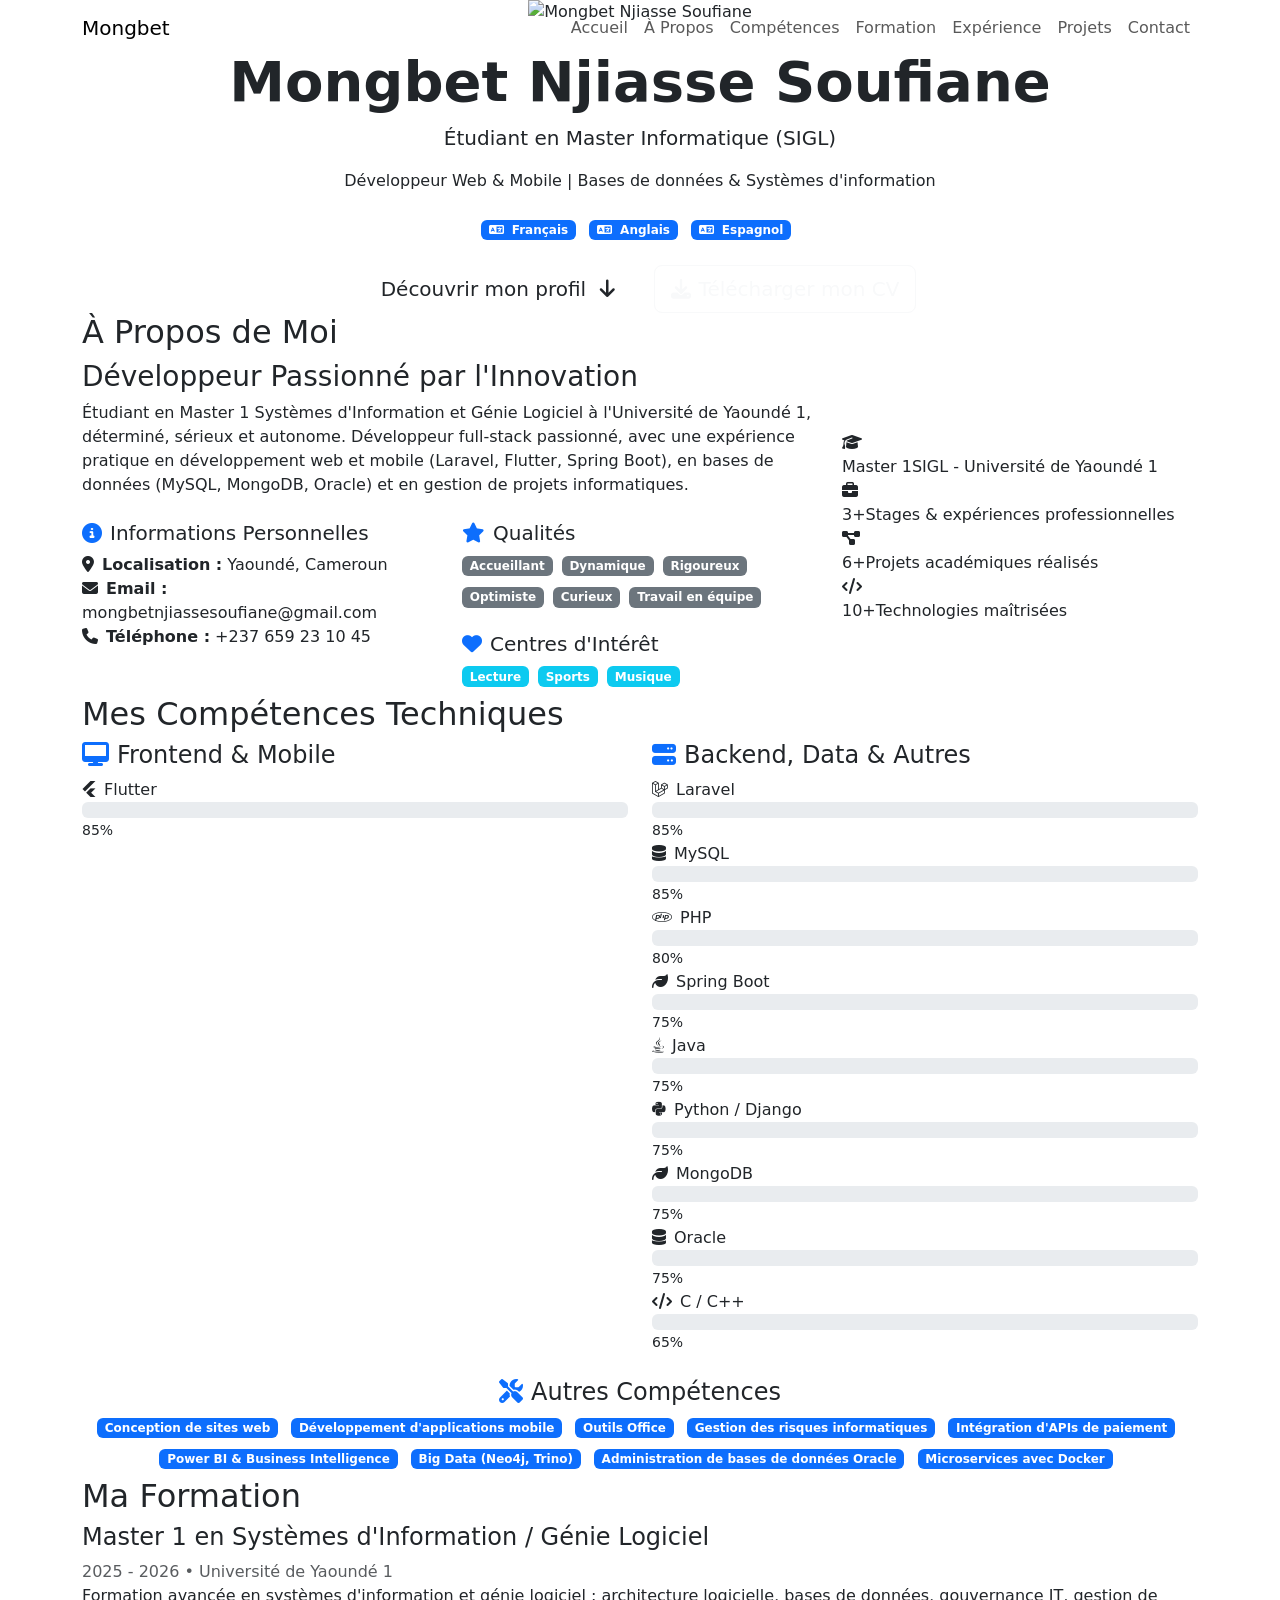
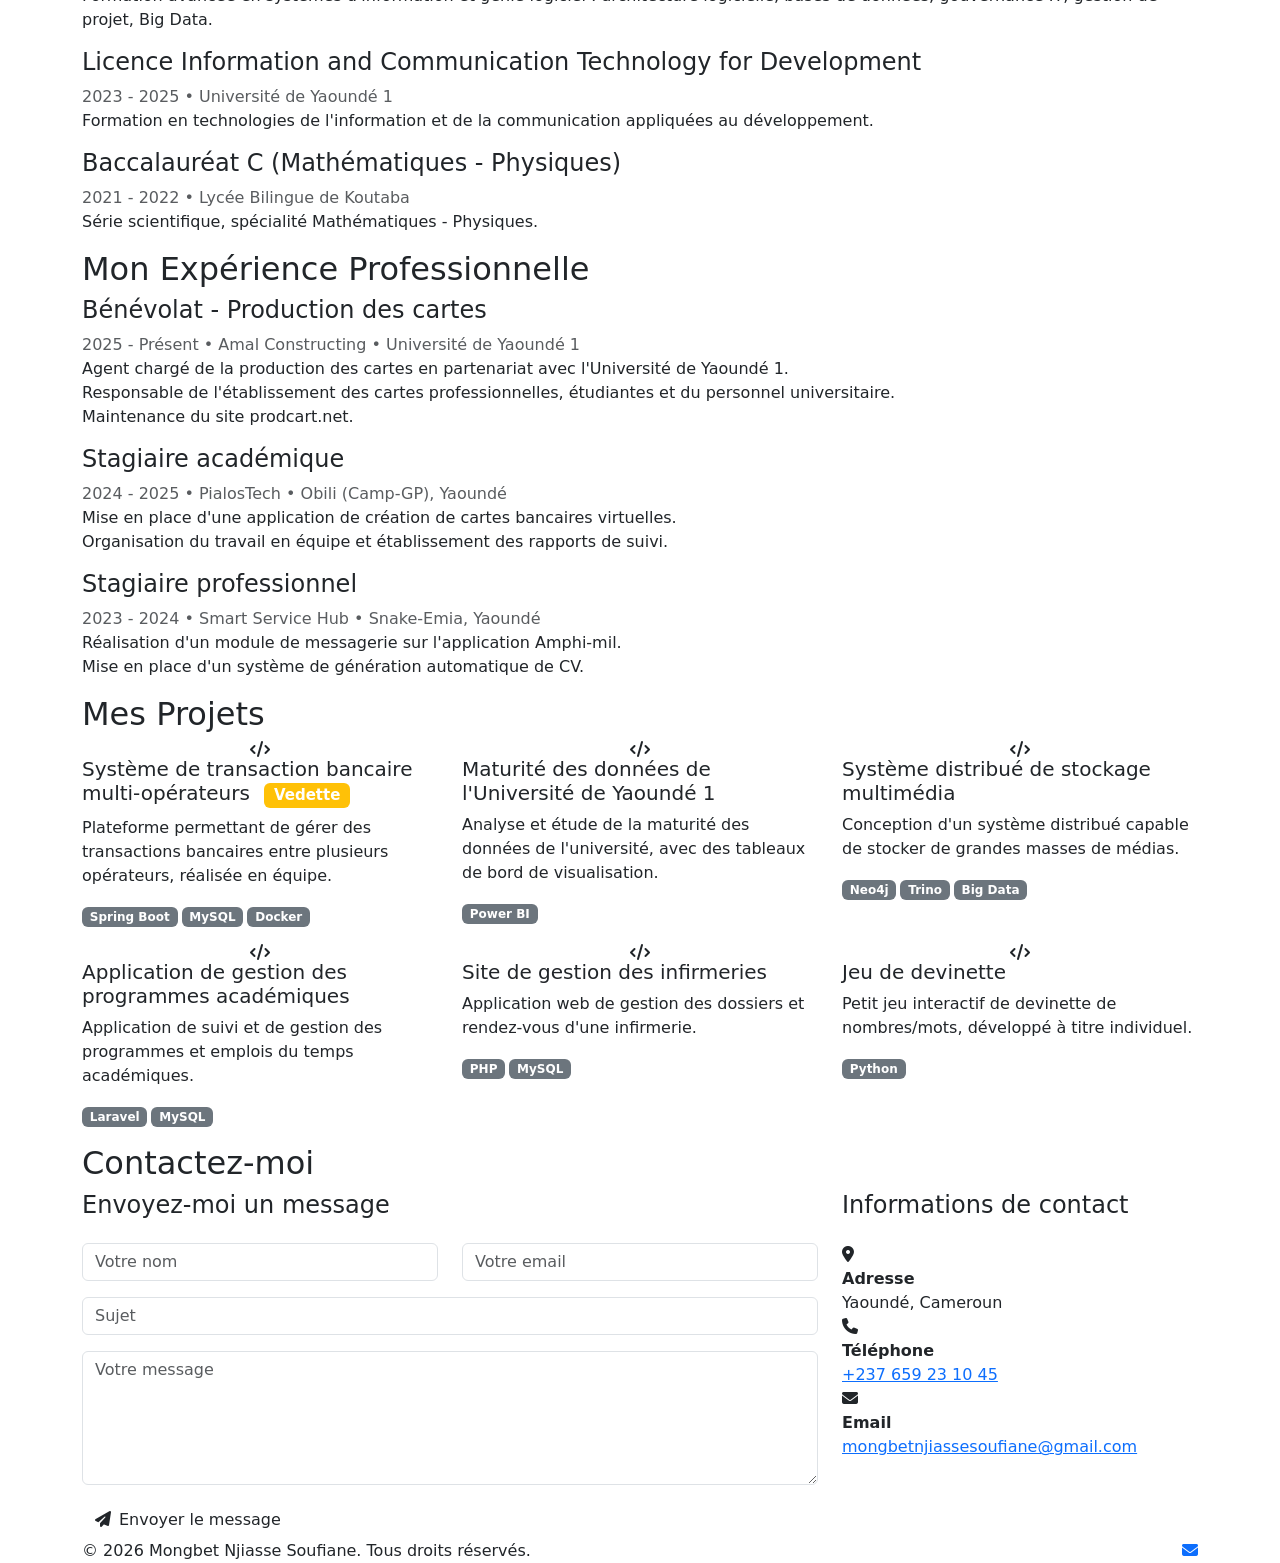
==== index.html @ 2cacde90 "Add files via upload" ====
<!DOCTYPE html>
<html lang="fr">
<head>
    <meta charset="UTF-8">
    <meta name="viewport" content="width=device-width, initial-scale=1.0">
    <title>Mongbet Njiasse Soufiane - Portfolio</title>
    <meta name="description" content="Portfolio de Mongbet Njiasse Soufiane, étudiant en Master Systèmes d'Information et Génie Logiciel, développeur web et mobile (Flutter, Laravel, Spring Boot) et bases de données.">
    <meta property="og:title" content="Mongbet Njiasse Soufiane - Portfolio">
    <meta property="og:description" content="Étudiant en Master Systèmes d'Information et Génie Logiciel. Développement web et mobile, bases de données, Power BI et Big Data.">
    <meta property="og:type" content="website">
    <link href="https://cdnjs.cloudflare.com/ajax/libs/bootstrap/5.3.0/css/bootstrap.min.css" rel="stylesheet">
    <link href="https://cdnjs.cloudflare.com/ajax/libs/font-awesome/6.4.0/css/all.min.css" rel="stylesheet">
    <link href="assets/css/style.css" rel="stylesheet">
</head>
<body>
    <div id="formAlert" class="alert alert-success alert-floating alert-dismissible fade show" role="alert" style="display:none">
        <i class="fas fa-check-circle me-2"></i><span id="formAlertText"></span>
        <button type="button" class="btn-close" data-bs-dismiss="alert"></button>
    </div>

    <nav class="navbar navbar-expand-lg fixed-top">
        <div class="container">
            <a class="navbar-brand" href="#home">Mongbet</a>
            <button class="navbar-toggler" type="button" data-bs-toggle="collapse" data-bs-target="#navbarNav">
                <span class="navbar-toggler-icon"></span>
            </button>
            <div class="collapse navbar-collapse" id="navbarNav">
                <ul class="navbar-nav ms-auto">
                    <li class="nav-item"><a class="nav-link" href="#home">Accueil</a></li>
                    <li class="nav-item"><a class="nav-link" href="#about">À Propos</a></li>
                    <li class="nav-item"><a class="nav-link" href="#skills">Compétences</a></li>
                    <li class="nav-item"><a class="nav-link" href="#education">Formation</a></li>
                    <li class="nav-item"><a class="nav-link" href="#experience">Expérience</a></li>
                    <li class="nav-item"><a class="nav-link" href="#projects">Projets</a></li>
                    <li class="nav-item"><a class="nav-link" href="#contact">Contact</a></li>
                </ul>
            </div>
        </div>
    </nav>

    <section id="home" class="hero">
        <div class="container">
            <div class="hero-content text-center">
                <img src="assets/images/profile.jpg" alt="Mongbet Njiasse Soufiane" class="profile-img mb-4">
                <h1 class="display-4 fw-bold">Mongbet Njiasse Soufiane</h1>
                <p class="lead">Étudiant en Master Informatique (SIGL)</p>
                <p class="mb-4">Développeur Web &amp; Mobile | Bases de données &amp; Systèmes d'information</p>
                <div class="languages mb-4">
                    <span class="badge bg-primary me-2"><i class="fas fa-language me-1"></i> Français</span>
                    <span class="badge bg-primary me-2"><i class="fas fa-language me-1"></i> Anglais</span>
                    <span class="badge bg-primary me-2"><i class="fas fa-language me-1"></i> Espagnol</span>
                </div>
                <div class="hero-buttons">
                    <button class="btn btn-custom btn-lg me-3" onclick="scrollToSection('about')">
                        Découvrir mon profil <i class="fas fa-arrow-down ms-2"></i>
                    </button>
                    <a href="assets/docs/CV_Mongbet_Njiasse_Soufiane.pdf" download class="btn btn-outline-light btn-lg">
                        <i class="fas fa-download me-2"></i>Télécharger mon CV
                    </a>
                </div>
            </div>
        </div>
    </section>

    <section id="about" class="section about">
        <div class="container">
            <h2 class="section-title fade-in">À Propos de Moi</h2>
            <div class="row align-items-center fade-in">
                <div class="col-lg-8">
                    <div class="about-text">
                        <h3>Développeur Passionné par l'Innovation</h3>
                        <p>Étudiant en Master 1 Systèmes d&#x27;Information et Génie Logiciel à l&#x27;Université de Yaoundé 1, déterminé, sérieux et autonome. Développeur full-stack passionné, avec une expérience pratique en développement web et mobile (Laravel, Flutter, Spring Boot), en bases de données (MySQL, MongoDB, Oracle) et en gestion de projets informatiques.</p>
                        <div class="row mt-4">
                            <div class="col-md-6">
                                <h5><i class="fas fa-info-circle text-primary me-2"></i>Informations Personnelles</h5>
                                <ul class="list-unstyled">
                                    <li><i class="fas fa-map-marker-alt me-2"></i><strong>Localisation :</strong> Yaoundé, Cameroun</li>
                                    <li><i class="fas fa-envelope me-2"></i><strong>Email :</strong> mongbetnjiassesoufiane@gmail.com</li>
                                    <li><i class="fas fa-phone me-2"></i><strong>Téléphone :</strong> +237 659 23 10 45</li>
                                </ul>
                            </div>
                            <div class="col-md-6">
                                <h5><i class="fas fa-star text-primary me-2"></i>Qualités</h5>
                                <div class="qualities">
                                    <span class="badge bg-secondary me-1 mb-2">Accueillant</span>
                                    <span class="badge bg-secondary me-1 mb-2">Dynamique</span>
                                    <span class="badge bg-secondary me-1 mb-2">Rigoureux</span>
                                    <span class="badge bg-secondary me-1 mb-2">Optimiste</span>
                                    <span class="badge bg-secondary me-1 mb-2">Curieux</span>
                                    <span class="badge bg-secondary me-1 mb-2">Travail en équipe</span>
                                </div>
                                <h5 class="mt-3"><i class="fas fa-heart text-primary me-2"></i>Centres d'Intérêt</h5>
                                <div class="interests">
                                    <span class="badge bg-info me-1 mb-2">Lecture</span>
                                    <span class="badge bg-info me-1 mb-2">Sports</span>
                                    <span class="badge bg-info me-1 mb-2">Musique</span>
                                </div>
                            </div>
                        </div>
                    </div>
                </div>
                <div class="col-lg-4">
                    <div class="stats-card">
                        <div class="stat-item"><i class="fas fa-graduation-cap"></i><div><span class="stat-number">Master 1</span><span class="stat-label">SIGL - Université de Yaoundé 1</span></div></div>
                        <div class="stat-item"><i class="fas fa-briefcase"></i><div><span class="stat-number">3+</span><span class="stat-label">Stages &amp; expériences professionnelles</span></div></div>
                        <div class="stat-item"><i class="fas fa-diagram-project"></i><div><span class="stat-number">6+</span><span class="stat-label">Projets académiques réalisés</span></div></div>
                        <div class="stat-item"><i class="fas fa-code"></i><div><span class="stat-number">10+</span><span class="stat-label">Technologies maîtrisées</span></div></div>
                    </div>
                </div>
            </div>
        </div>
    </section>

    <section id="skills" class="section">
        <div class="container">
            <h2 class="section-title fade-in">Mes Compétences Techniques</h2>
            <div class="row">
                <div class="col-lg-6 fade-in">
                    <h4><i class="fas fa-desktop text-primary me-2"></i>Frontend &amp; Mobile</h4>
                    <div class="skill-item">
                        <div class="skill-name"><i class="fab fa-flutter me-2"></i>Flutter</div>
                        <div class="progress"><div class="progress-bar" data-width="85" style="width: 0%"></div></div>
                        <small>85%</small>
                    </div>
                </div>
                <div class="col-lg-6 fade-in">
                    <h4><i class="fas fa-server text-primary me-2"></i>Backend, Data &amp; Autres</h4>
                    <div class="skill-item">
                        <div class="skill-name"><i class="fab fa-laravel me-2"></i>Laravel</div>
                        <div class="progress"><div class="progress-bar" data-width="85" style="width: 0%"></div></div>
                        <small>85%</small>
                    </div>
                    <div class="skill-item">
                        <div class="skill-name"><i class="fas fa-database me-2"></i>MySQL</div>
                        <div class="progress"><div class="progress-bar" data-width="85" style="width: 0%"></div></div>
                        <small>85%</small>
                    </div>
                    <div class="skill-item">
                        <div class="skill-name"><i class="fab fa-php me-2"></i>PHP</div>
                        <div class="progress"><div class="progress-bar" data-width="80" style="width: 0%"></div></div>
                        <small>80%</small>
                    </div>
                    <div class="skill-item">
                        <div class="skill-name"><i class="fas fa-leaf me-2"></i>Spring Boot</div>
                        <div class="progress"><div class="progress-bar" data-width="75" style="width: 0%"></div></div>
                        <small>75%</small>
                    </div>
                    <div class="skill-item">
                        <div class="skill-name"><i class="fab fa-java me-2"></i>Java</div>
                        <div class="progress"><div class="progress-bar" data-width="75" style="width: 0%"></div></div>
                        <small>75%</small>
                    </div>
                    <div class="skill-item">
                        <div class="skill-name"><i class="fab fa-python me-2"></i>Python / Django</div>
                        <div class="progress"><div class="progress-bar" data-width="75" style="width: 0%"></div></div>
                        <small>75%</small>
                    </div>
                    <div class="skill-item">
                        <div class="skill-name"><i class="fas fa-leaf me-2"></i>MongoDB</div>
                        <div class="progress"><div class="progress-bar" data-width="75" style="width: 0%"></div></div>
                        <small>75%</small>
                    </div>
                    <div class="skill-item">
                        <div class="skill-name"><i class="fas fa-database me-2"></i>Oracle</div>
                        <div class="progress"><div class="progress-bar" data-width="75" style="width: 0%"></div></div>
                        <small>75%</small>
                    </div>
                    <div class="skill-item">
                        <div class="skill-name"><i class="fas fa-code me-2"></i>C / C++</div>
                        <div class="progress"><div class="progress-bar" data-width="65" style="width: 0%"></div></div>
                        <small>65%</small>
                    </div>
                </div>
            </div>
            <div class="row mt-4">
                <div class="col-12 text-center fade-in">
                    <h4><i class="fas fa-tools text-primary me-2"></i>Autres Compétences</h4>
                    <div class="other-skills">
                        <span class="badge bg-primary me-2 mb-2">Conception de sites web</span>
                        <span class="badge bg-primary me-2 mb-2">Développement d&#x27;applications mobile</span>
                        <span class="badge bg-primary me-2 mb-2">Outils Office</span>
                        <span class="badge bg-primary me-2 mb-2">Gestion des risques informatiques</span>
                        <span class="badge bg-primary me-2 mb-2">Intégration d&#x27;APIs de paiement</span>
                        <span class="badge bg-primary me-2 mb-2">Power BI &amp; Business Intelligence</span>
                        <span class="badge bg-primary me-2 mb-2">Big Data (Neo4j, Trino)</span>
                        <span class="badge bg-primary me-2 mb-2">Administration de bases de données Oracle</span>
                        <span class="badge bg-primary me-2 mb-2">Microservices avec Docker</span>
                    </div>
                </div>
            </div>
        </div>
    </section>

    <section id="education" class="section about">
        <div class="container">
            <h2 class="section-title fade-in">Ma Formation</h2>
            <div class="timeline fade-in">
                <div class="timeline-item">
                    <h4>Master 1 en Systèmes d&#x27;Information / Génie Logiciel</h4>
                    <span class="text-muted">2025 - 2026 • Université de Yaoundé 1</span>
                    <p>Formation avancée en systèmes d&#x27;information et génie logiciel : architecture logicielle, bases de données, gouvernance IT, gestion de projet, Big Data.</p>
                </div>
                <div class="timeline-item">
                    <h4>Licence Information and Communication Technology for Development</h4>
                    <span class="text-muted">2023 - 2025 • Université de Yaoundé 1</span>
                    <p>Formation en technologies de l&#x27;information et de la communication appliquées au développement.</p>
                </div>
                <div class="timeline-item">
                    <h4>Baccalauréat C (Mathématiques - Physiques)</h4>
                    <span class="text-muted">2021 - 2022 • Lycée Bilingue de Koutaba</span>
                    <p>Série scientifique, spécialité Mathématiques - Physiques.</p>
                </div>
            </div>
        </div>
    </section>

    <section id="experience" class="section">
        <div class="container">
            <h2 class="section-title fade-in">Mon Expérience Professionnelle</h2>
            <div class="timeline fade-in">
                <div class="timeline-item">
                    <h4>Bénévolat - Production des cartes</h4>
                    <span class="text-muted">2025 - Présent • Amal Constructing • Université de Yaoundé 1</span>
                    <p>Agent chargé de la production des cartes en partenariat avec l&#x27;Université de Yaoundé 1.<br>Responsable de l&#x27;établissement des cartes professionnelles, étudiantes et du personnel universitaire.<br>Maintenance du site prodcart.net.</p>
                </div>
                <div class="timeline-item">
                    <h4>Stagiaire académique</h4>
                    <span class="text-muted">2024 - 2025 • PialosTech • Obili (Camp-GP), Yaoundé</span>
                    <p>Mise en place d&#x27;une application de création de cartes bancaires virtuelles.<br>Organisation du travail en équipe et établissement des rapports de suivi.</p>
                </div>
                <div class="timeline-item">
                    <h4>Stagiaire professionnel</h4>
                    <span class="text-muted">2023 - 2024 • Smart Service Hub • Snake-Emia, Yaoundé</span>
                    <p>Réalisation d&#x27;un module de messagerie sur l&#x27;application Amphi-mil.<br>Mise en place d&#x27;un système de génération automatique de CV.</p>
                </div>
            </div>
        </div>
    </section>

    <section id="projects" class="section about">
        <div class="container">
            <h2 class="section-title fade-in">Mes Projets</h2>
            <div class="row">
                <div class="col-md-4 fade-in">
                    <div class="project-card">
                        <div class="project-img project-img-placeholder d-flex align-items-center justify-content-center"><i class="fas fa-code"></i></div>
                        <div class="project-content">
                            <h5>Système de transaction bancaire multi-opérateurs <span class="badge bg-warning ms-2">Vedette</span></h5>
                            <p>Plateforme permettant de gérer des transactions bancaires entre plusieurs opérateurs, réalisée en équipe.</p>
                            <div class="mb-3"><span class="badge bg-secondary me-1">Spring Boot</span><span class="badge bg-secondary me-1">MySQL</span><span class="badge bg-secondary me-1">Docker</span></div>
                        </div>
                    </div>
                </div>
                <div class="col-md-4 fade-in">
                    <div class="project-card">
                        <div class="project-img project-img-placeholder d-flex align-items-center justify-content-center"><i class="fas fa-code"></i></div>
                        <div class="project-content">
                            <h5>Maturité des données de l&#x27;Université de Yaoundé 1</h5>
                            <p>Analyse et étude de la maturité des données de l&#x27;université, avec des tableaux de bord de visualisation.</p>
                            <div class="mb-3"><span class="badge bg-secondary me-1">Power BI</span></div>
                        </div>
                    </div>
                </div>
                <div class="col-md-4 fade-in">
                    <div class="project-card">
                        <div class="project-img project-img-placeholder d-flex align-items-center justify-content-center"><i class="fas fa-code"></i></div>
                        <div class="project-content">
                            <h5>Système distribué de stockage multimédia</h5>
                            <p>Conception d&#x27;un système distribué capable de stocker de grandes masses de médias.</p>
                            <div class="mb-3"><span class="badge bg-secondary me-1">Neo4j</span><span class="badge bg-secondary me-1">Trino</span><span class="badge bg-secondary me-1">Big Data</span></div>
                        </div>
                    </div>
                </div>
                <div class="col-md-4 fade-in">
                    <div class="project-card">
                        <div class="project-img project-img-placeholder d-flex align-items-center justify-content-center"><i class="fas fa-code"></i></div>
                        <div class="project-content">
                            <h5>Application de gestion des programmes académiques</h5>
                            <p>Application de suivi et de gestion des programmes et emplois du temps académiques.</p>
                            <div class="mb-3"><span class="badge bg-secondary me-1">Laravel</span><span class="badge bg-secondary me-1">MySQL</span></div>
                        </div>
                    </div>
                </div>
                <div class="col-md-4 fade-in">
                    <div class="project-card">
                        <div class="project-img project-img-placeholder d-flex align-items-center justify-content-center"><i class="fas fa-code"></i></div>
                        <div class="project-content">
                            <h5>Site de gestion des infirmeries</h5>
                            <p>Application web de gestion des dossiers et rendez-vous d&#x27;une infirmerie.</p>
                            <div class="mb-3"><span class="badge bg-secondary me-1">PHP</span><span class="badge bg-secondary me-1">MySQL</span></div>
                        </div>
                    </div>
                </div>
                <div class="col-md-4 fade-in">
                    <div class="project-card">
                        <div class="project-img project-img-placeholder d-flex align-items-center justify-content-center"><i class="fas fa-code"></i></div>
                        <div class="project-content">
                            <h5>Jeu de devinette</h5>
                            <p>Petit jeu interactif de devinette de nombres/mots, développé à titre individuel.</p>
                            <div class="mb-3"><span class="badge bg-secondary me-1">Python</span></div>
                        </div>
                    </div>
                </div>
            </div>
        </div>
    </section>

    <section id="contact" class="section contact">
        <div class="container">
            <h2 class="section-title fade-in">Contactez-moi</h2>
            <div class="row">
                <div class="col-md-8 fade-in">
                    <div class="contact-form">
                        <h4 class="mb-4">Envoyez-moi un message</h4>
                        <form id="contactForm">
                            <div class="row">
                                <div class="col-md-6 mb-3"><input type="text" name="name" class="form-control" placeholder="Votre nom" required></div>
                                <div class="col-md-6 mb-3"><input type="email" name="email" class="form-control" placeholder="Votre email" required></div>
                            </div>
                            <div class="mb-3"><input type="text" name="subject" class="form-control" placeholder="Sujet" required></div>
                            <div class="mb-3"><textarea name="message" class="form-control" rows="5" placeholder="Votre message" required></textarea></div>
                            <button type="submit" class="btn btn-custom"><i class="fas fa-paper-plane me-2"></i>Envoyer le message</button>
                        </form>
                    </div>
                </div>
                <div class="col-md-4 fade-in">
                    <div class="contact-info">
                        <h4 class="mb-4">Informations de contact</h4>
                        <div class="contact-item"><i class="fas fa-map-marker-alt"></i><div><strong>Adresse</strong><br>Yaoundé, Cameroun</div></div>
                        <div class="contact-item"><i class="fas fa-phone"></i><div><strong>Téléphone</strong><br><a href="tel:+237659231045">+237 659 23 10 45</a></div></div>
                        <div class="contact-item"><i class="fas fa-envelope"></i><div><strong>Email</strong><br><a href="mailto:mongbetnjiassesoufiane@gmail.com">mongbetnjiassesoufiane@gmail.com</a></div></div>
                    </div>
                </div>
            </div>
        </div>
    </section>

    <footer class="footer">
        <div class="container">
            <div class="row align-items-center">
                <div class="col-md-6">
                    <p class="mb-0">&copy; <span id="year">2026</span> Mongbet Njiasse Soufiane. Tous droits réservés.</p>
                </div>
                <div class="col-md-6">
                    <div class="social-links text-md-end">
                        <a href="mailto:mongbetnjiassesoufiane@gmail.com" title="Email"><i class="fas fa-envelope"></i></a>
                        <!-- Décommente et remplace VOTRE-PSEUDO une fois ton compte GitHub créé :
                        <a href="https://github.com/VOTRE-PSEUDO" target="_blank" rel="noopener" title="GitHub"><i class="fab fa-github"></i></a>
                        -->
                        <!-- Même chose pour LinkedIn :
                        <a href="https://www.linkedin.com/in/VOTRE-PROFIL" target="_blank" rel="noopener" title="LinkedIn"><i class="fab fa-linkedin"></i></a>
                        -->
                    </div>
                </div>
            </div>
        </div>
    </footer>

    <script src="https://cdnjs.cloudflare.com/ajax/libs/bootstrap/5.3.0/js/bootstrap.bundle.min.js"></script>
    <script src="assets/js/script.js"></script>
</body>
</html>
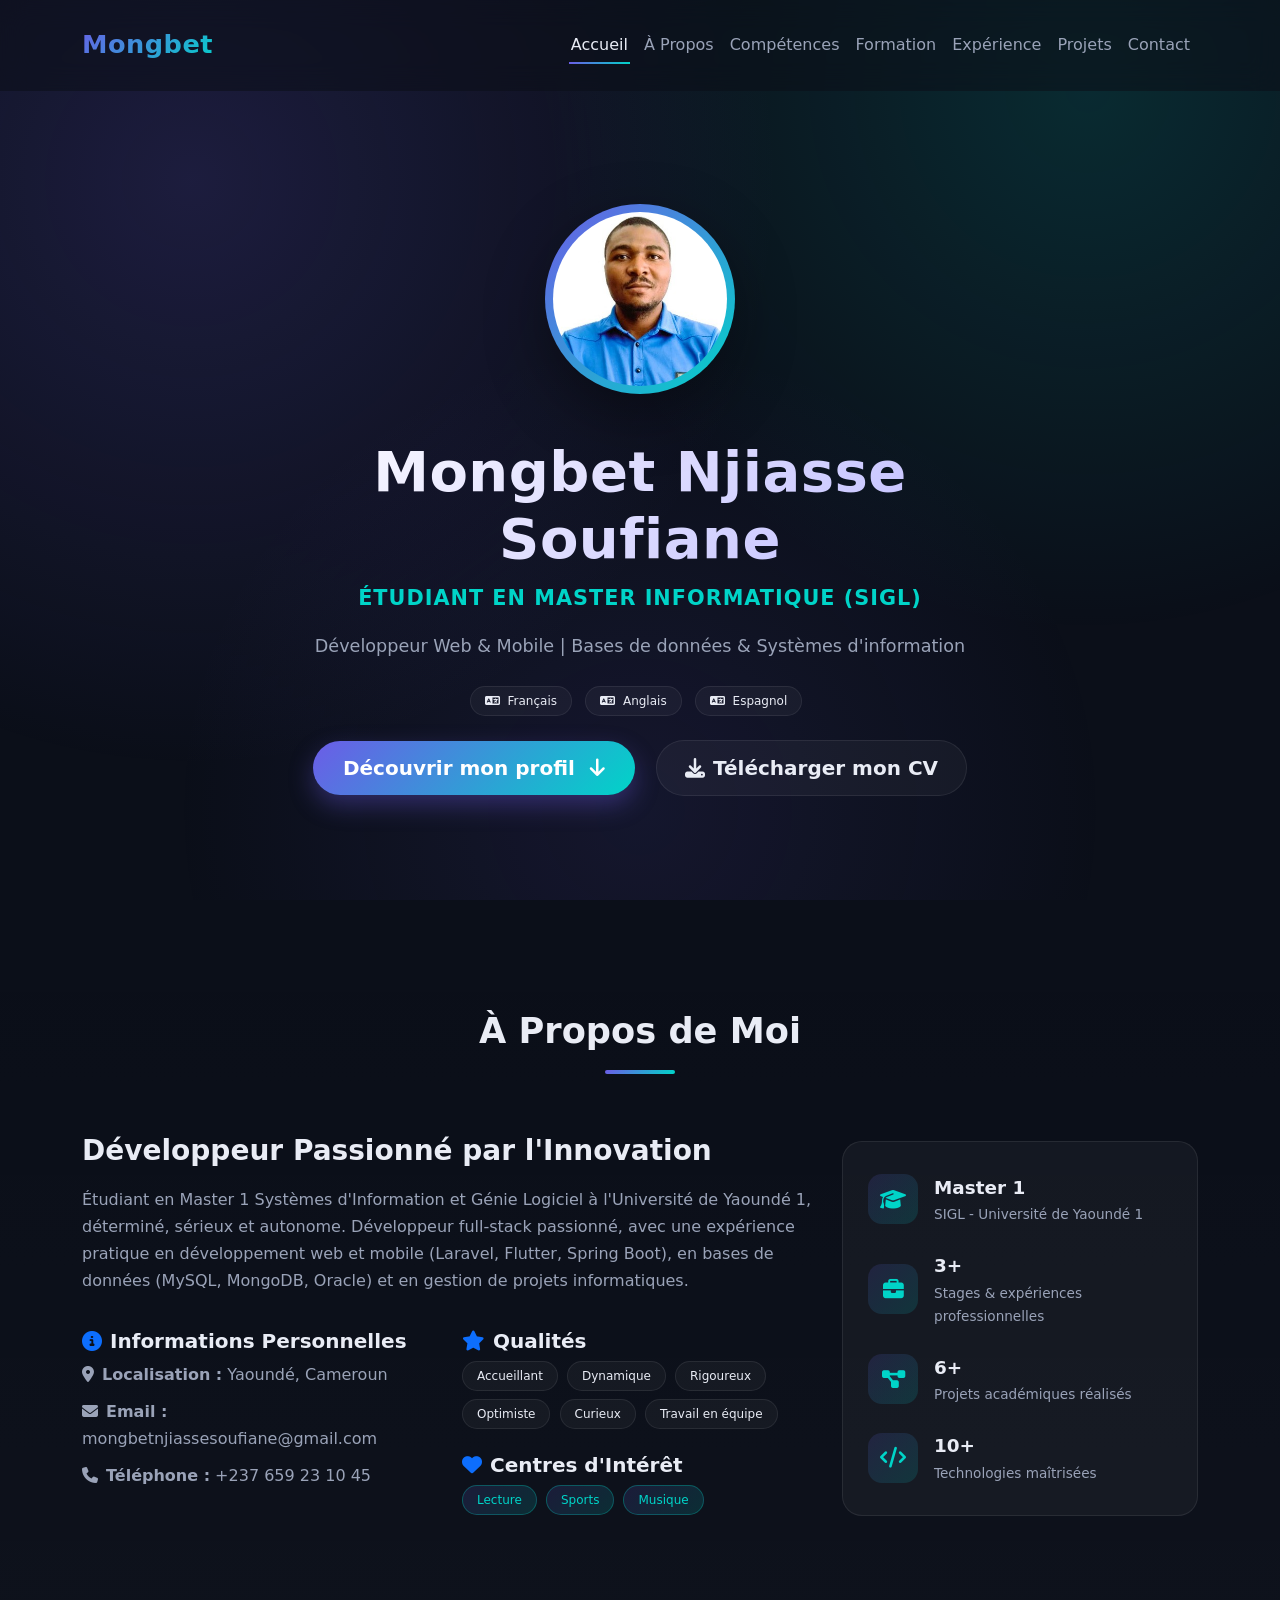
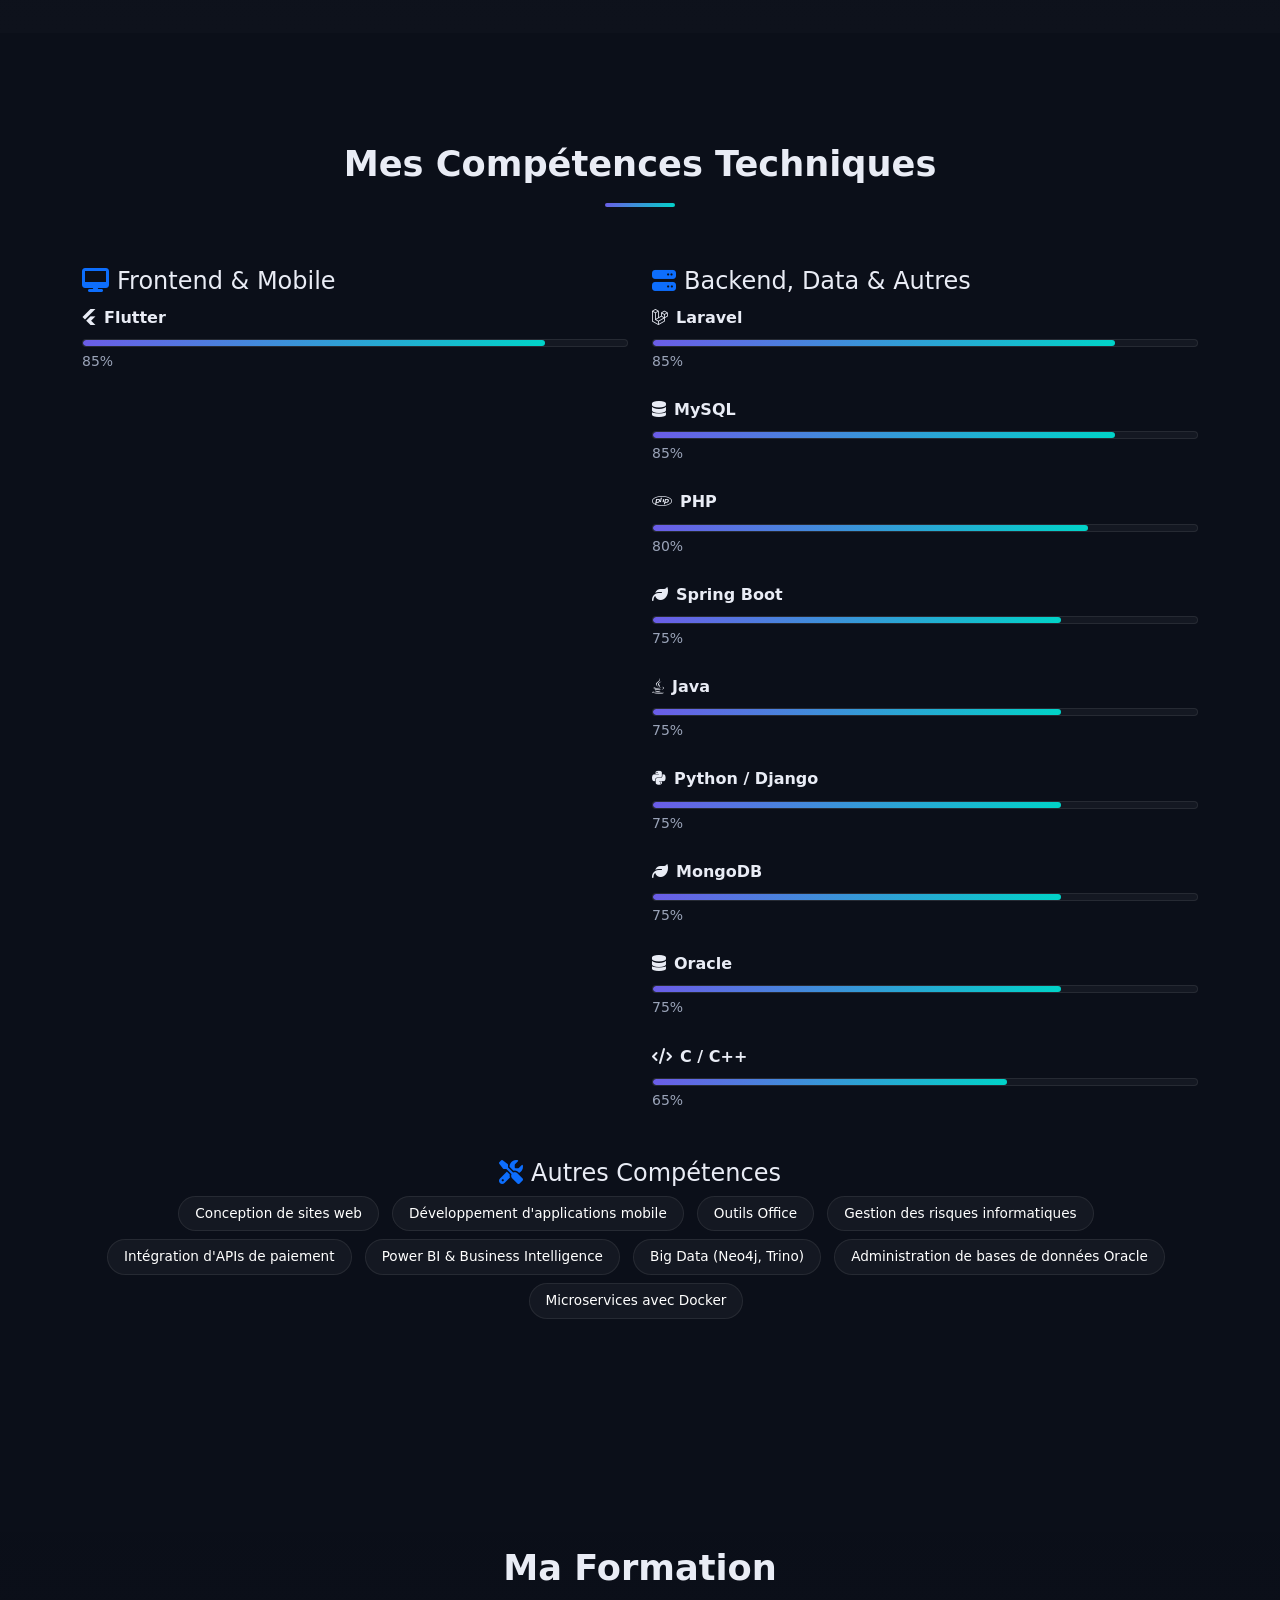
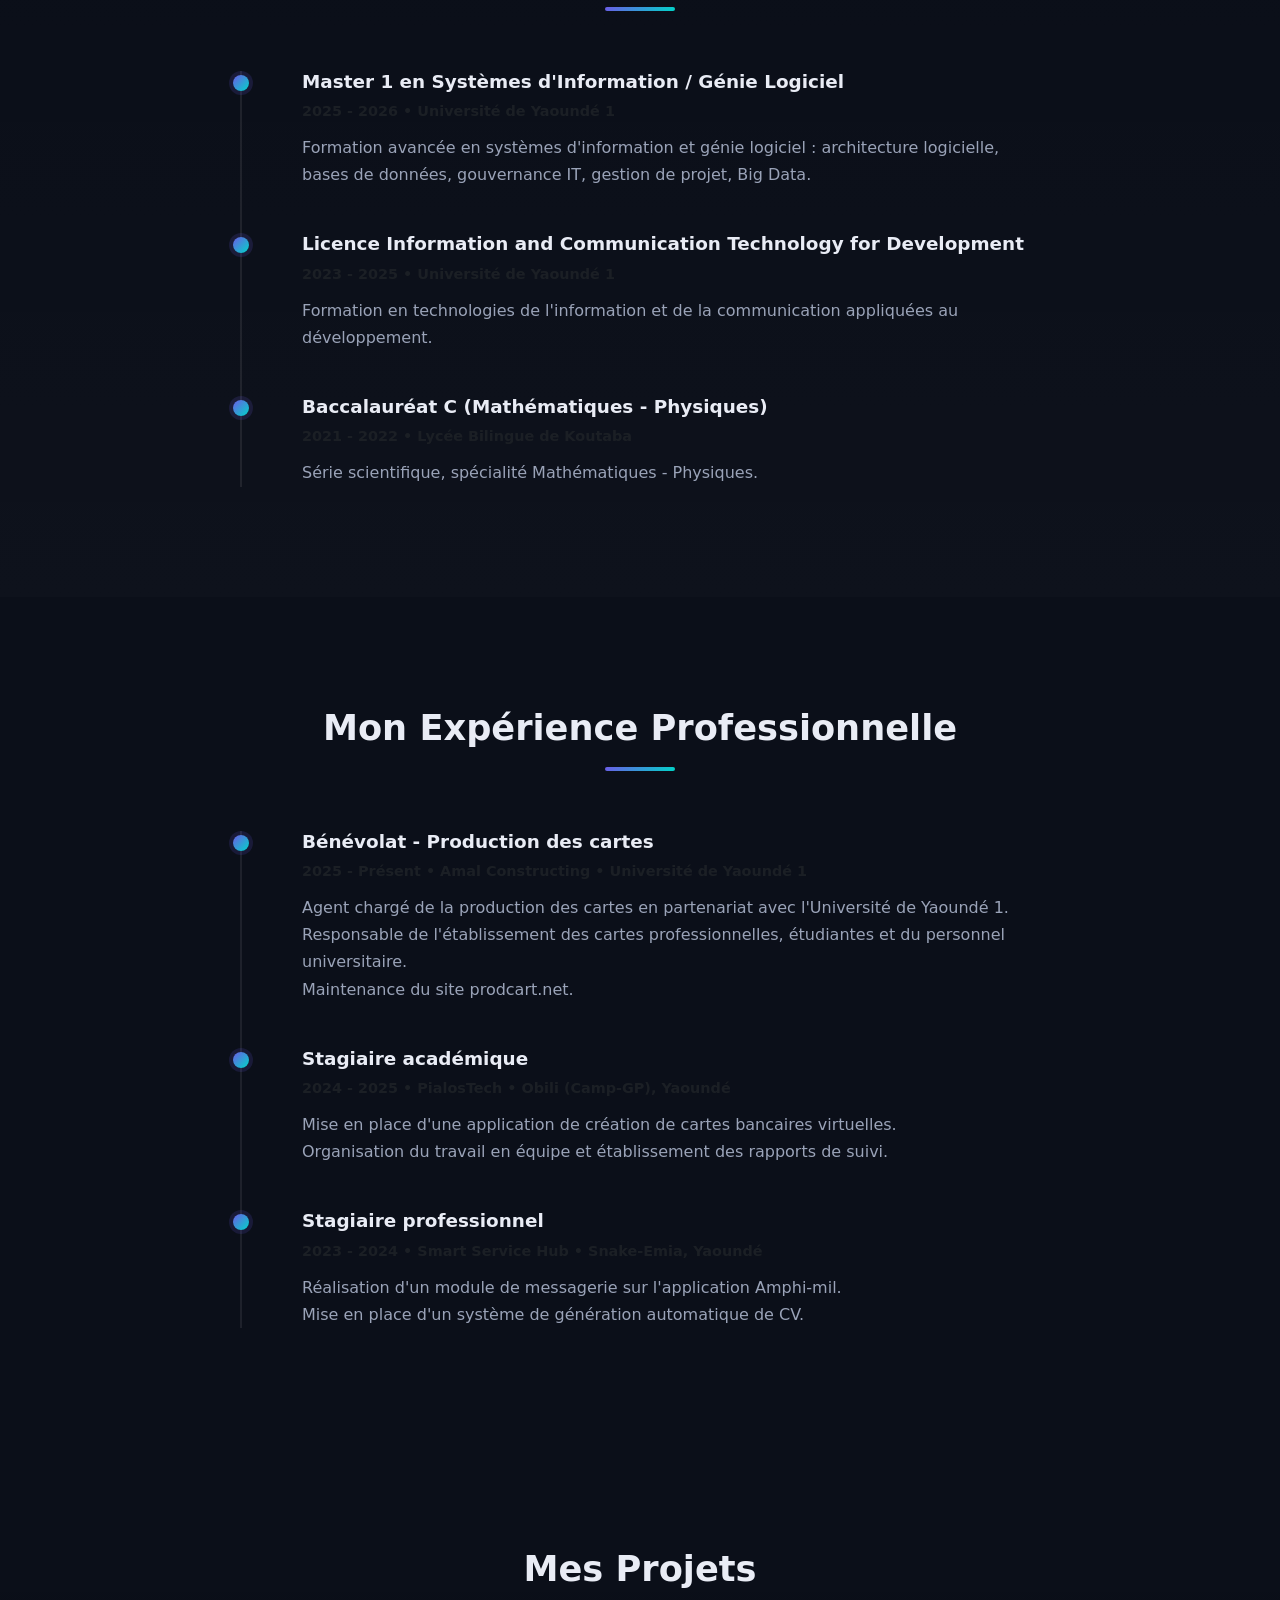
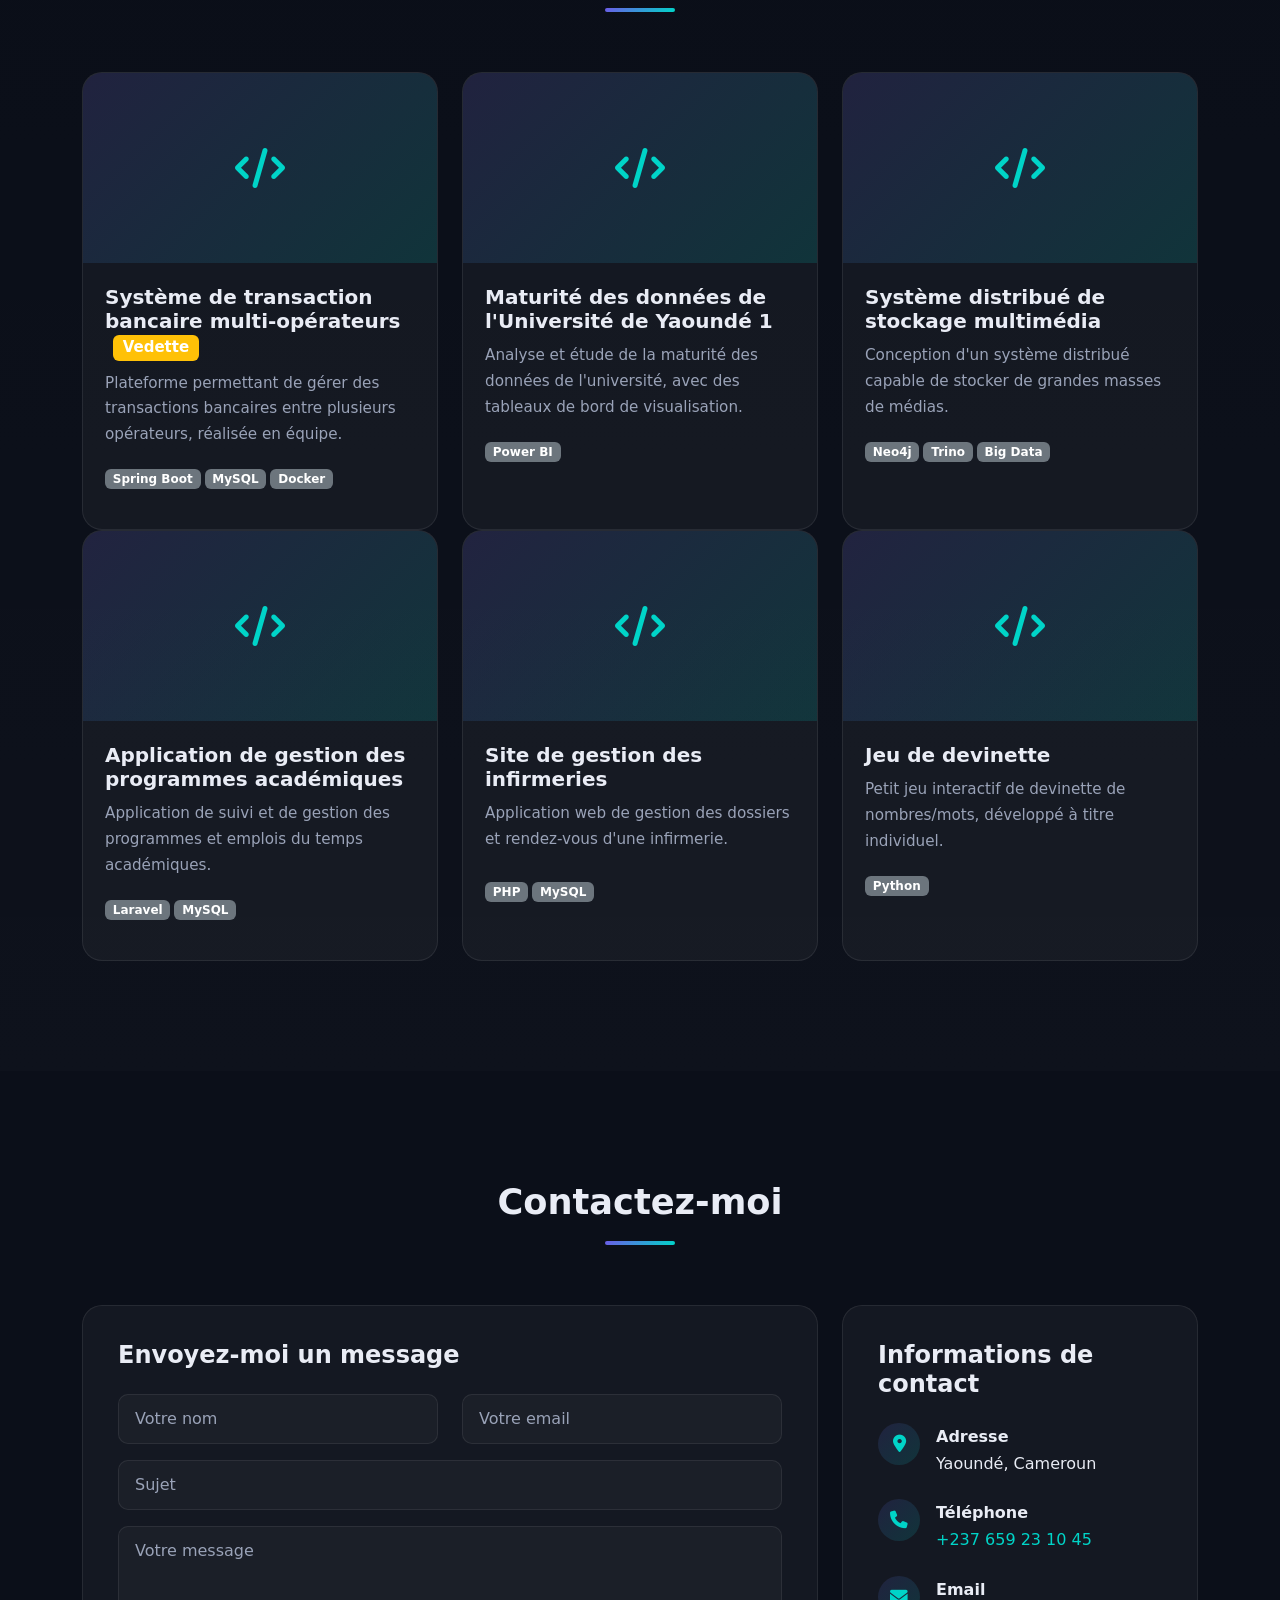
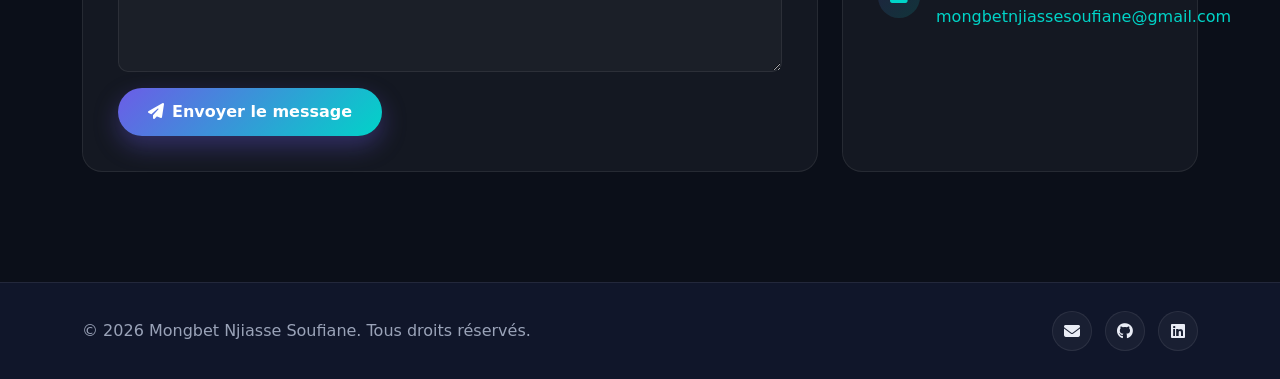
==== commit 75efd0a8: "Replace placeholder social links with actual URLs Updated social links to include GitHub and LinkedI" ====
--- a/index.html
+++ b/index.html
@@ -344,12 +344,8 @@
                 <div class="col-md-6">
                     <div class="social-links text-md-end">
                         <a href="mailto:mongbetnjiassesoufiane@gmail.com" title="Email"><i class="fas fa-envelope"></i></a>
-                        <!-- Décommente et remplace VOTRE-PSEUDO une fois ton compte GitHub créé :
-                        <a href="https://github.com/VOTRE-PSEUDO" target="_blank" rel="noopener" title="GitHub"><i class="fab fa-github"></i></a>
-                        -->
-                        <!-- Même chose pour LinkedIn :
-                        <a href="https://www.linkedin.com/in/VOTRE-PROFIL" target="_blank" rel="noopener" title="LinkedIn"><i class="fab fa-linkedin"></i></a>
-                        -->
+                        <a href="https://github.com/soufayanounjiasse" target="_blank" rel="noopener" title="GitHub"><i class="fab fa-github"></i></a>
+                        <a href="https://www.linkedin.com/in/njiasse-mongbet-775ab827b" target="_blank" rel="noopener" title="LinkedIn"><i class="fab fa-linkedin"></i></a>
                     </div>
                 </div>
             </div>
--- a/assets/css/style.css
+++ b/assets/css/style.css
@@ -0,0 +1,629 @@
+/* ==========================================================
+   Portfolio - Mongbet Njiasse Soufiane
+   Design moderne : dark mode, dégradés, glassmorphism, animations
+   ========================================================== */
+
+:root {
+    --bg-dark: #0b0f19;
+    --bg-dark-2: #10162a;
+    --surface: rgba(255, 255, 255, 0.04);
+    --surface-border: rgba(255, 255, 255, 0.08);
+    --text-main: #e9ecf5;
+    --text-muted: #9aa3b8;
+    --accent: #6c5ce7;
+    --accent-2: #00d4c8;
+    --accent-gradient: linear-gradient(135deg, #6c5ce7 0%, #00d4c8 100%);
+    --accent-gradient-soft: linear-gradient(135deg, rgba(108, 92, 231, 0.15) 0%, rgba(0, 212, 200, 0.15) 100%);
+    --radius-lg: 20px;
+    --radius-md: 14px;
+    --shadow-soft: 0 20px 60px rgba(0, 0, 0, 0.35);
+}
+
+* {
+    box-sizing: border-box;
+}
+
+html {
+    scroll-behavior: smooth;
+}
+
+body {
+    background: var(--bg-dark);
+    color: var(--text-main);
+    font-family: 'Segoe UI', system-ui, -apple-system, Roboto, Helvetica, Arial, sans-serif;
+    line-height: 1.7;
+    overflow-x: hidden;
+}
+
+body::before {
+    content: "";
+    position: fixed;
+    inset: 0;
+    background:
+        radial-gradient(circle at 15% 20%, rgba(108, 92, 231, 0.18), transparent 45%),
+        radial-gradient(circle at 85% 10%, rgba(0, 212, 200, 0.14), transparent 40%),
+        radial-gradient(circle at 50% 90%, rgba(108, 92, 231, 0.1), transparent 45%);
+    z-index: -1;
+    pointer-events: none;
+}
+
+a {
+    color: var(--accent-2);
+    text-decoration: none;
+    transition: color 0.25s ease;
+}
+
+a:hover {
+    color: var(--accent);
+}
+
+/* ---------- Navbar ---------- */
+.navbar {
+    background: rgba(11, 15, 25, 0.55);
+    backdrop-filter: blur(14px);
+    -webkit-backdrop-filter: blur(14px);
+    padding: 18px 0;
+    transition: all 0.35s ease;
+    border-bottom: 1px solid transparent;
+}
+
+.navbar.scrolled {
+    background: rgba(11, 15, 25, 0.9);
+    padding: 10px 0;
+    border-bottom: 1px solid var(--surface-border);
+    box-shadow: 0 10px 30px rgba(0, 0, 0, 0.3);
+}
+
+.navbar-brand {
+    font-weight: 800;
+    font-size: 1.6rem;
+    letter-spacing: 0.5px;
+    background: var(--accent-gradient);
+    -webkit-background-clip: text;
+    background-clip: text;
+    color: transparent;
+}
+
+.navbar-nav .nav-link {
+    color: var(--text-muted) !important;
+    font-weight: 500;
+    margin: 0 6px;
+    position: relative;
+    padding: 6px 2px !important;
+}
+
+.navbar-nav .nav-link::after {
+    content: "";
+    position: absolute;
+    left: 0;
+    bottom: 0;
+    width: 0;
+    height: 2px;
+    background: var(--accent-gradient);
+    transition: width 0.3s ease;
+}
+
+.navbar-nav .nav-link:hover {
+    color: var(--text-main) !important;
+}
+
+.navbar-nav .nav-link:hover::after {
+    width: 100%;
+}
+
+.navbar-nav .nav-link.active {
+    color: var(--text-main) !important;
+}
+
+.navbar-nav .nav-link.active::after {
+    width: 100%;
+}
+
+.navbar-toggler {
+    border-color: var(--surface-border);
+}
+
+.navbar-toggler-icon {
+    filter: invert(1);
+}
+
+/* ---------- Hero ---------- */
+.hero {
+    min-height: 100vh;
+    display: flex;
+    align-items: center;
+    justify-content: center;
+    position: relative;
+    padding-top: 100px;
+}
+
+.hero-content {
+    max-width: 780px;
+    margin: 0 auto;
+}
+
+.profile-img {
+    width: 190px;
+    height: 190px;
+    object-fit: cover;
+    border-radius: 50%;
+    border: 4px solid transparent;
+    background: var(--accent-gradient);
+    background-origin: border-box;
+    box-shadow: var(--shadow-soft);
+    padding: 4px;
+}
+
+.profile-placeholder {
+    display: flex;
+    justify-content: center;
+    align-items: center;
+    position: relative;
+}
+
+.profile-icon {
+    width: 190px;
+    height: 190px;
+    border-radius: 50%;
+    background: var(--accent-gradient-soft);
+    border: 2px dashed var(--surface-border);
+    align-items: center;
+    justify-content: center;
+    font-size: 3rem;
+    color: var(--accent-2);
+}
+
+.hero h1 {
+    font-weight: 800;
+    margin-top: 20px;
+    background: linear-gradient(135deg, #ffffff 0%, #b9b6ff 100%);
+    -webkit-background-clip: text;
+    background-clip: text;
+    color: transparent;
+    letter-spacing: 0.5px;
+}
+
+.hero .lead {
+    color: var(--accent-2);
+    font-weight: 600;
+    font-size: 1.3rem;
+    letter-spacing: 1px;
+    text-transform: uppercase;
+}
+
+.hero p.mb-4 {
+    color: var(--text-muted);
+    font-size: 1.1rem;
+}
+
+.languages .badge {
+    background: var(--surface) !important;
+    border: 1px solid var(--surface-border);
+    color: var(--text-main);
+    font-weight: 500;
+    padding: 8px 14px;
+    border-radius: 30px;
+}
+
+.btn-custom {
+    background: var(--accent-gradient);
+    border: none;
+    color: #fff;
+    font-weight: 600;
+    padding: 12px 30px;
+    border-radius: 50px;
+    box-shadow: 0 10px 25px rgba(108, 92, 231, 0.35);
+    transition: transform 0.25s ease, box-shadow 0.25s ease;
+}
+
+.btn-custom:hover {
+    transform: translateY(-3px);
+    box-shadow: 0 14px 32px rgba(108, 92, 231, 0.5);
+    color: #fff;
+}
+
+.btn-outline-light {
+    border: 1px solid var(--surface-border);
+    border-radius: 50px;
+    padding: 12px 28px;
+    font-weight: 600;
+    color: var(--text-main);
+    background: var(--surface);
+}
+
+.btn-outline-light:hover {
+    background: var(--accent-gradient);
+    border-color: transparent;
+    color: #fff;
+    transform: translateY(-3px);
+}
+
+/* ---------- Sections ---------- */
+.section {
+    padding: 110px 0;
+    position: relative;
+}
+
+.section.about {
+    background: linear-gradient(180deg, transparent 0%, rgba(255, 255, 255, 0.015) 100%);
+}
+
+.section-title {
+    font-weight: 800;
+    text-align: center;
+    margin-bottom: 60px;
+    font-size: 2.2rem;
+    position: relative;
+    display: block;
+}
+
+.section-title::after {
+    content: "";
+    display: block;
+    width: 70px;
+    height: 4px;
+    margin: 18px auto 0;
+    background: var(--accent-gradient);
+    border-radius: 4px;
+}
+
+/* ---------- About ---------- */
+.about-text h3 {
+    font-weight: 700;
+    margin-bottom: 18px;
+}
+
+.about-text p {
+    color: var(--text-muted);
+}
+
+.about-text h5 {
+    font-weight: 700;
+    margin-top: 10px;
+}
+
+.about-text ul li {
+    color: var(--text-muted);
+    margin-bottom: 10px;
+}
+
+.qualities .badge, .interests .badge {
+    font-weight: 500;
+    padding: 8px 14px;
+    border-radius: 30px;
+}
+
+.qualities .badge.bg-secondary {
+    background: var(--surface) !important;
+    border: 1px solid var(--surface-border);
+    color: var(--text-main) !important;
+}
+
+.interests .badge.bg-info {
+    background: var(--accent-gradient-soft) !important;
+    border: 1px solid rgba(0, 212, 200, 0.3);
+    color: var(--accent-2) !important;
+}
+
+.about-img img {
+    border-radius: var(--radius-lg);
+    border: 1px solid var(--surface-border);
+}
+
+.stats-card {
+    background: var(--surface);
+    border: 1px solid var(--surface-border);
+    border-radius: var(--radius-lg);
+    padding: 30px 25px;
+    display: flex;
+    flex-direction: column;
+    gap: 24px;
+}
+
+.stat-item {
+    display: flex;
+    align-items: center;
+    gap: 16px;
+}
+
+.stat-item i {
+    width: 50px;
+    height: 50px;
+    min-width: 50px;
+    display: flex;
+    align-items: center;
+    justify-content: center;
+    background: var(--accent-gradient-soft);
+    color: var(--accent-2);
+    border-radius: 14px;
+    font-size: 1.3rem;
+}
+
+.stat-item div {
+    display: flex;
+    flex-direction: column;
+}
+
+.stat-number {
+    font-weight: 800;
+    font-size: 1.15rem;
+    color: var(--text-main);
+}
+
+.stat-label {
+    font-size: 0.85rem;
+    color: var(--text-muted);
+}
+
+/* ---------- Skills ---------- */
+.skill-item {
+    margin-bottom: 22px;
+}
+
+.skill-name {
+    font-weight: 600;
+    margin-bottom: 8px;
+    color: var(--text-main);
+}
+
+.progress {
+    height: 8px;
+    background: var(--surface);
+    border-radius: 20px;
+    overflow: hidden;
+    border: 1px solid var(--surface-border);
+}
+
+.progress-bar {
+    background: var(--accent-gradient);
+    border-radius: 20px;
+    transition: width 1.4s cubic-bezier(0.22, 1, 0.36, 1);
+}
+
+.skill-item small {
+    color: var(--text-muted);
+}
+
+.other-skills .badge {
+    background: var(--surface) !important;
+    border: 1px solid var(--surface-border);
+    font-weight: 500;
+    padding: 10px 16px;
+    border-radius: 30px;
+    font-size: 0.85rem;
+}
+
+/* ---------- Timeline (Education & Experience) ---------- */
+.timeline {
+    position: relative;
+    max-width: 800px;
+    margin: 0 auto;
+    padding-left: 30px;
+    border-left: 2px solid var(--surface-border);
+}
+
+.timeline-item {
+    position: relative;
+    padding: 0 0 45px 30px;
+}
+
+.timeline-item::before {
+    content: "";
+    position: absolute;
+    left: -39px;
+    top: 4px;
+    width: 16px;
+    height: 16px;
+    border-radius: 50%;
+    background: var(--accent-gradient);
+    box-shadow: 0 0 0 4px rgba(108, 92, 231, 0.15);
+}
+
+.timeline-item:last-child {
+    padding-bottom: 0;
+}
+
+.timeline-item h4 {
+    font-weight: 700;
+    font-size: 1.15rem;
+    margin-bottom: 4px;
+}
+
+.timeline-item span {
+    color: var(--accent-2);
+    font-size: 0.9rem;
+    font-weight: 600;
+}
+
+.timeline-item p {
+    color: var(--text-muted);
+    margin-top: 10px;
+    margin-bottom: 0;
+}
+
+/* ---------- Projects ---------- */
+.project-card {
+    background: var(--surface);
+    border: 1px solid var(--surface-border);
+    border-radius: var(--radius-lg);
+    overflow: hidden;
+    height: 100%;
+    transition: transform 0.3s ease, box-shadow 0.3s ease, border-color 0.3s ease;
+}
+
+.project-card:hover {
+    transform: translateY(-8px);
+    box-shadow: var(--shadow-soft);
+    border-color: rgba(108, 92, 231, 0.4);
+}
+
+.project-img {
+    width: 100%;
+    height: 190px;
+    object-fit: cover;
+}
+
+.project-img-placeholder {
+    background: var(--accent-gradient-soft);
+    color: var(--accent-2);
+    font-size: 2.5rem;
+}
+
+.project-content {
+    padding: 22px;
+}
+
+.project-content h5 {
+    font-weight: 700;
+    margin-bottom: 10px;
+}
+
+.project-content p {
+    color: var(--text-muted);
+    font-size: 0.95rem;
+    min-height: 60px;
+}
+
+.empty-state {
+    padding: 60px 20px;
+    background: var(--surface);
+    border: 1px dashed var(--surface-border);
+    border-radius: var(--radius-lg);
+    max-width: 600px;
+    margin: 0 auto;
+}
+
+/* ---------- Contact ---------- */
+.contact-form, .contact-info {
+    background: var(--surface);
+    border: 1px solid var(--surface-border);
+    border-radius: var(--radius-lg);
+    padding: 35px;
+    height: 100%;
+}
+
+.contact-form h4, .contact-info h4 {
+    font-weight: 700;
+    margin-bottom: 25px;
+}
+
+.form-control {
+    background: rgba(255, 255, 255, 0.03);
+    border: 1px solid var(--surface-border);
+    color: var(--text-main);
+    border-radius: 10px;
+    padding: 12px 16px;
+}
+
+.form-control:focus {
+    background: rgba(255, 255, 255, 0.05);
+    border-color: var(--accent);
+    box-shadow: 0 0 0 3px rgba(108, 92, 231, 0.2);
+    color: var(--text-main);
+}
+
+.form-control::placeholder {
+    color: var(--text-muted);
+}
+
+.contact-item {
+    display: flex;
+    align-items: flex-start;
+    gap: 16px;
+    margin-bottom: 22px;
+}
+
+.contact-item i {
+    width: 42px;
+    height: 42px;
+    min-width: 42px;
+    display: flex;
+    align-items: center;
+    justify-content: center;
+    background: var(--accent-gradient-soft);
+    color: var(--accent-2);
+    border-radius: 50%;
+    font-size: 1.1rem;
+}
+
+/* ---------- Footer ---------- */
+.footer {
+    background: var(--bg-dark-2);
+    border-top: 1px solid var(--surface-border);
+    padding: 28px 0;
+    color: var(--text-muted);
+}
+
+.admin-link {
+    margin-left: 12px;
+    color: var(--text-muted);
+    opacity: 0.4;
+    transition: opacity 0.25s ease;
+}
+
+.admin-link:hover {
+    opacity: 1;
+    color: var(--accent-2);
+}
+
+.social-links a {
+    display: inline-flex;
+    width: 40px;
+    height: 40px;
+    align-items: center;
+    justify-content: center;
+    background: var(--surface);
+    border: 1px solid var(--surface-border);
+    border-radius: 50%;
+    margin-left: 8px;
+    color: var(--text-main);
+    transition: all 0.25s ease;
+}
+
+.social-links a:hover {
+    background: var(--accent-gradient);
+    color: #fff;
+    transform: translateY(-3px);
+}
+
+/* ---------- Alerts ---------- */
+.alert-floating {
+    position: fixed;
+    top: 100px;
+    right: 20px;
+    z-index: 2000;
+    max-width: 380px;
+    box-shadow: var(--shadow-soft);
+}
+
+/* ---------- Fade-in animation ---------- */
+.fade-in {
+    opacity: 0;
+    transform: translateY(30px);
+}
+
+/* ---------- Responsive ---------- */
+@media (max-width: 991px) {
+    .navbar-collapse {
+        background: rgba(11, 15, 25, 0.97);
+        margin-top: 12px;
+        padding: 15px;
+        border-radius: var(--radius-md);
+        border: 1px solid var(--surface-border);
+    }
+}
+
+@media (max-width: 767px) {
+    .section {
+        padding: 70px 0;
+    }
+    .hero-buttons .btn {
+        display: block;
+        width: 100%;
+        margin: 10px 0 !important;
+    }
+    .profile-img, .profile-icon {
+        width: 150px;
+        height: 150px;
+    }
+}
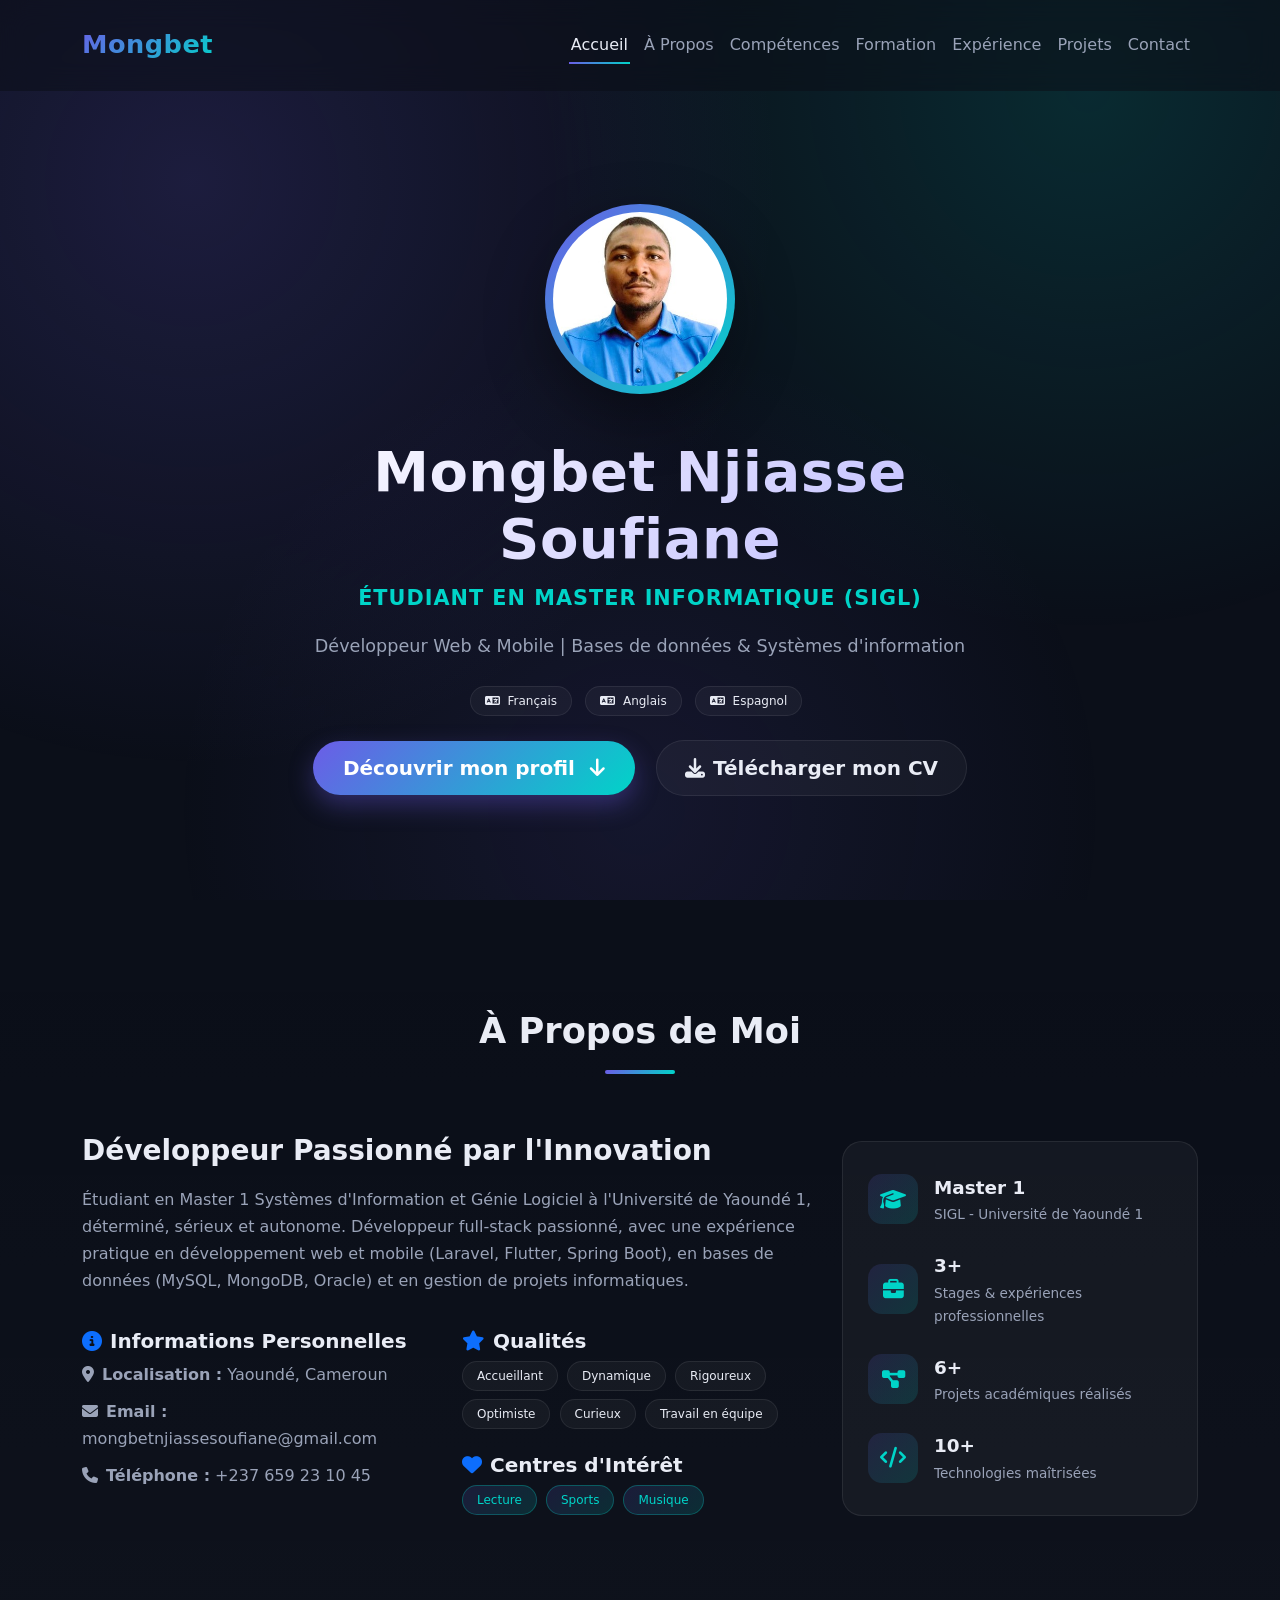
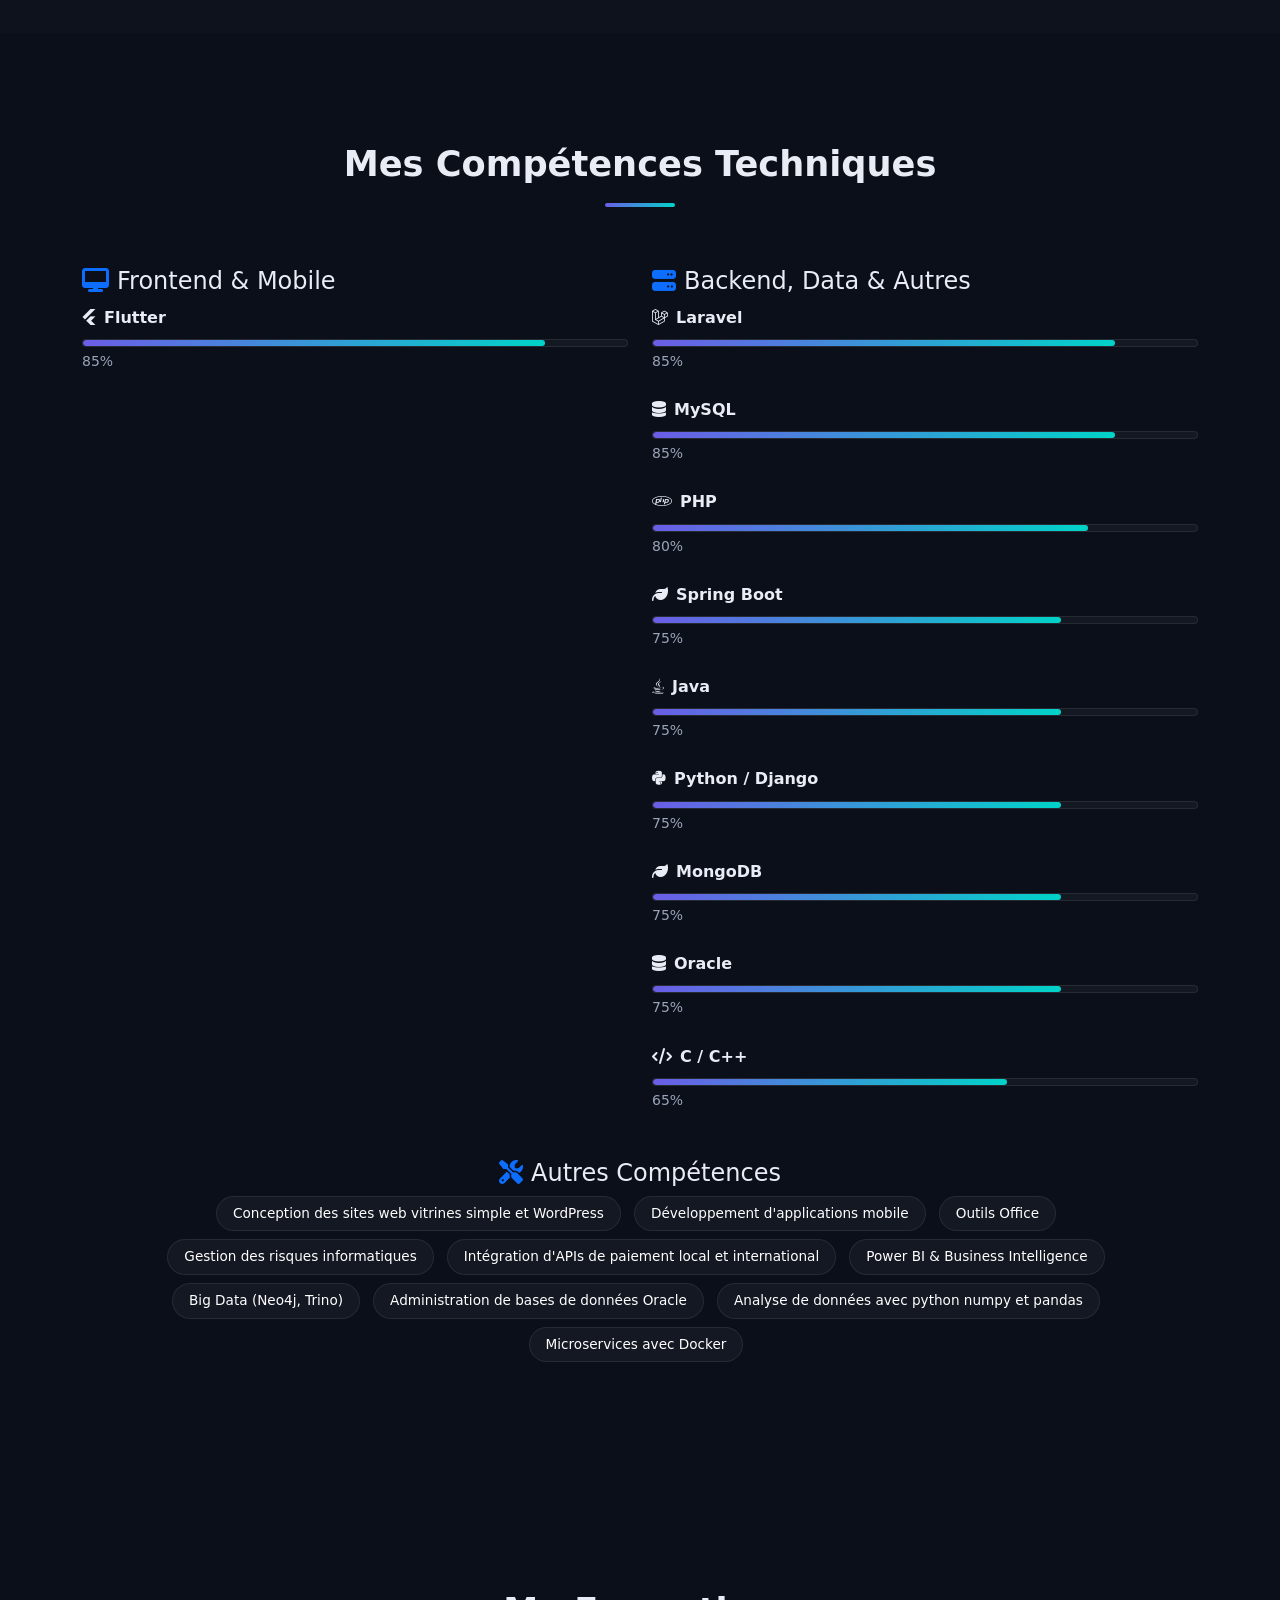
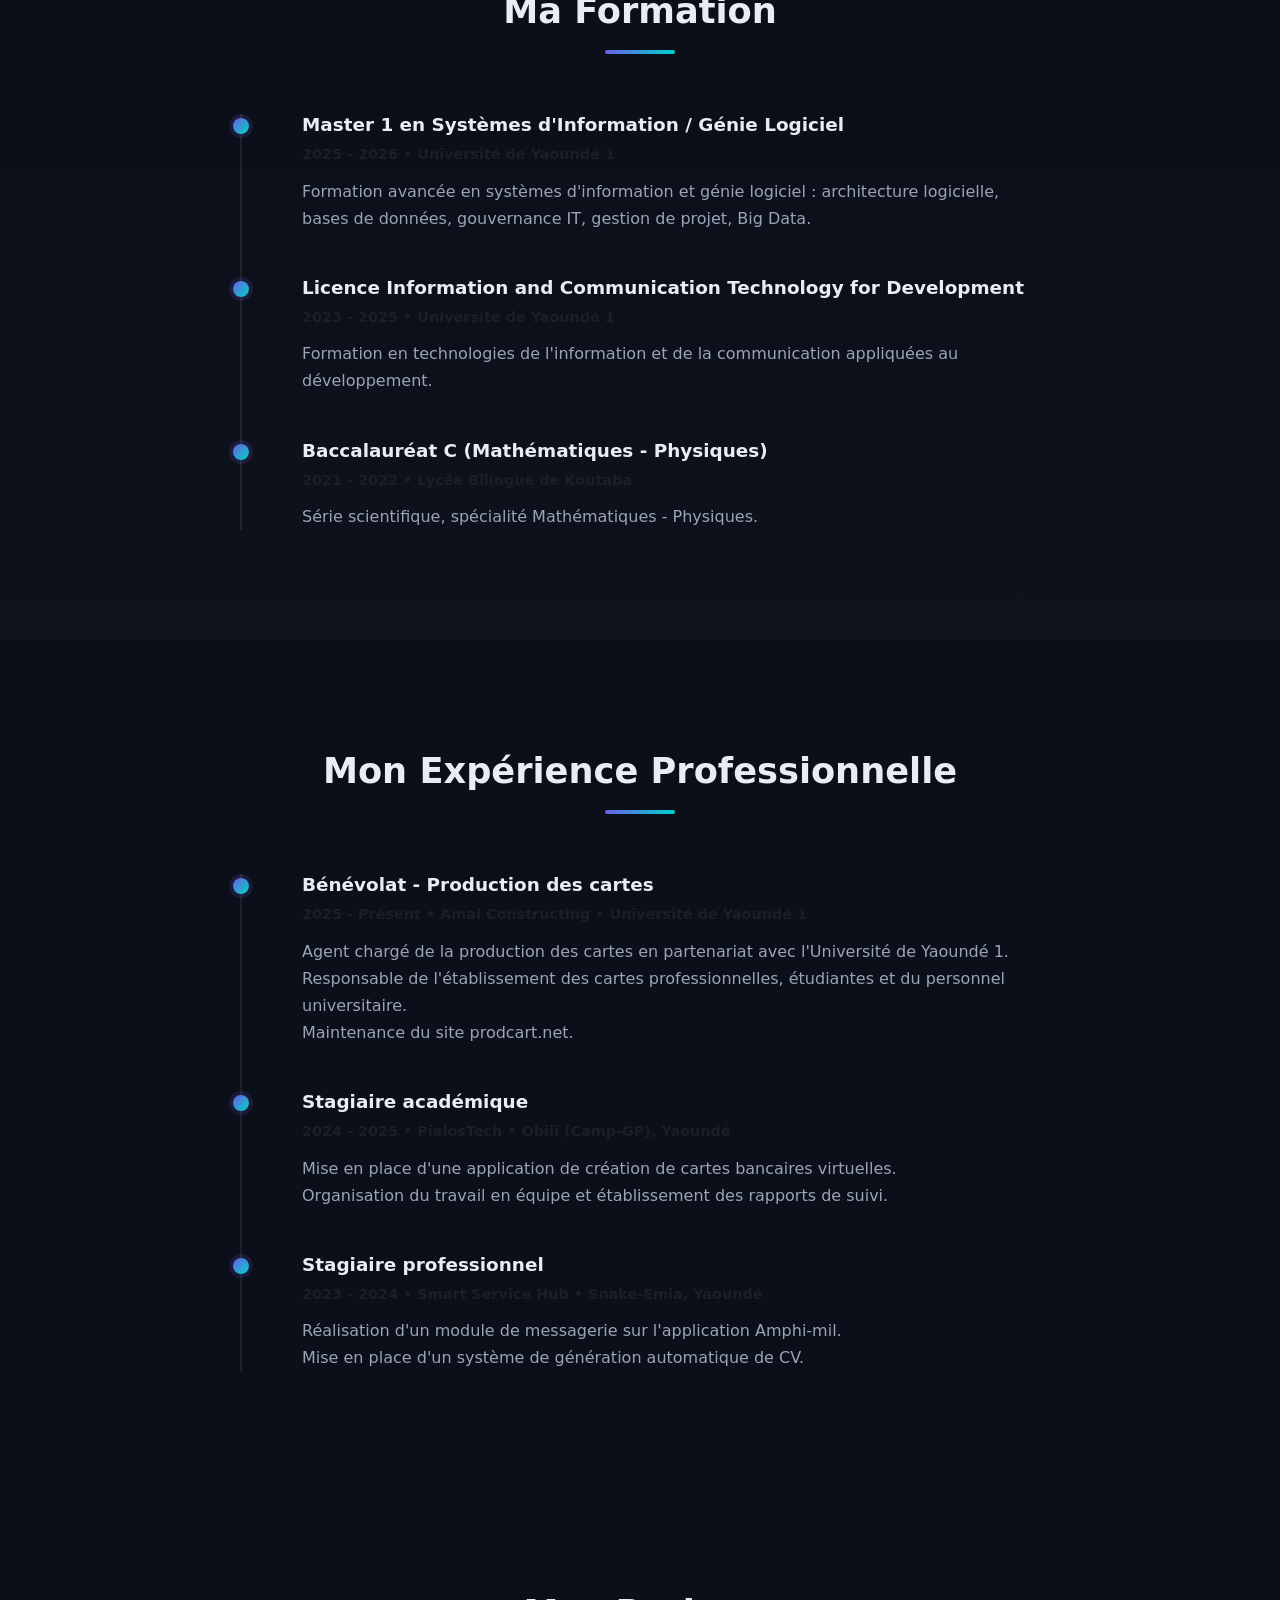
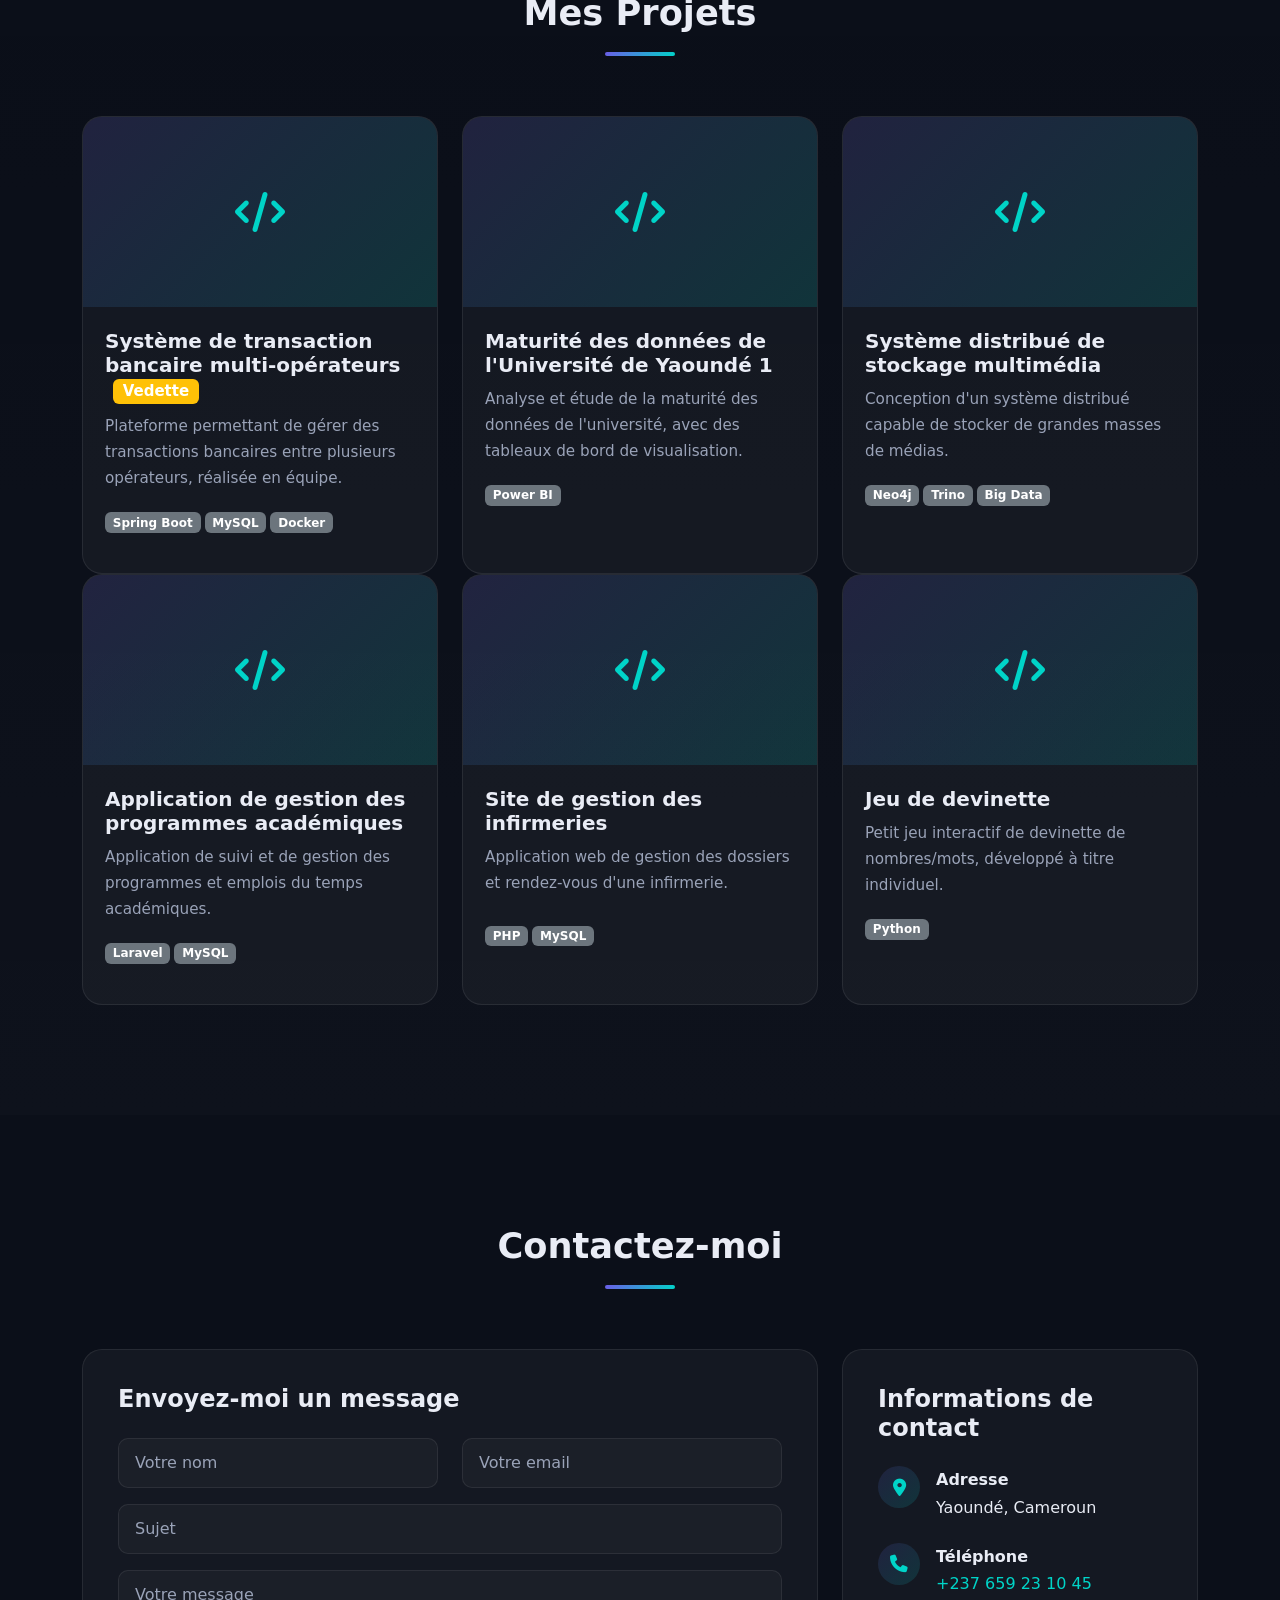
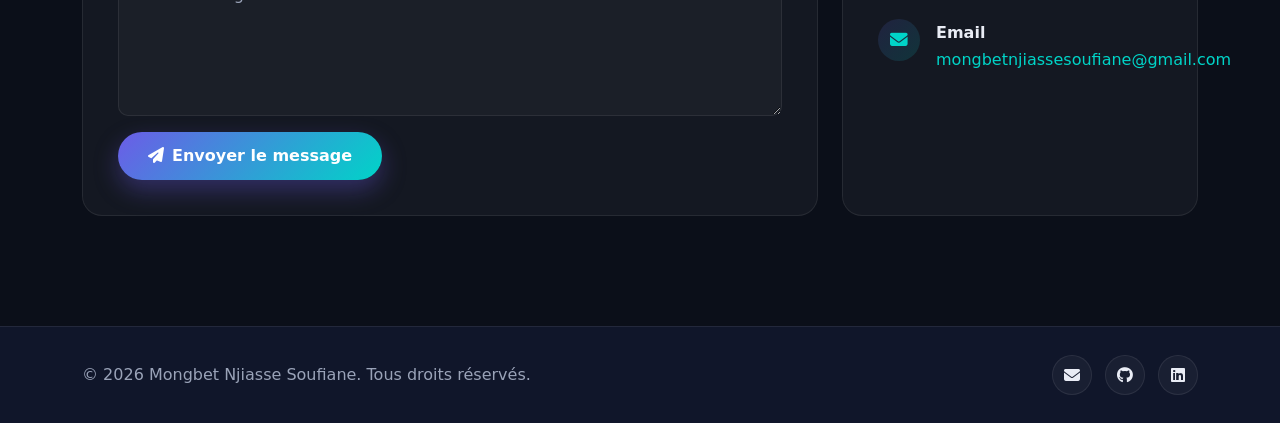
==== commit e186e3f5: "Update skills section with detailed descriptions" ====
--- a/index.html
+++ b/index.html
@@ -176,14 +176,15 @@
                 <div class="col-12 text-center fade-in">
                     <h4><i class="fas fa-tools text-primary me-2"></i>Autres Compétences</h4>
                     <div class="other-skills">
-                        <span class="badge bg-primary me-2 mb-2">Conception de sites web</span>
+                        <span class="badge bg-primary me-2 mb-2">Conception des sites web vitrines simple et WordPress</span>
                         <span class="badge bg-primary me-2 mb-2">Développement d&#x27;applications mobile</span>
                         <span class="badge bg-primary me-2 mb-2">Outils Office</span>
                         <span class="badge bg-primary me-2 mb-2">Gestion des risques informatiques</span>
-                        <span class="badge bg-primary me-2 mb-2">Intégration d&#x27;APIs de paiement</span>
+                        <span class="badge bg-primary me-2 mb-2">Intégration d&#x27;APIs de paiement local et international</span>
                         <span class="badge bg-primary me-2 mb-2">Power BI &amp; Business Intelligence</span>
                         <span class="badge bg-primary me-2 mb-2">Big Data (Neo4j, Trino)</span>
                         <span class="badge bg-primary me-2 mb-2">Administration de bases de données Oracle</span>
+                        <span class="badge bg-primary me-2 mb-2">Analyse de données avec python numpy et pandas</span>
                         <span class="badge bg-primary me-2 mb-2">Microservices avec Docker</span>
                     </div>
                 </div>
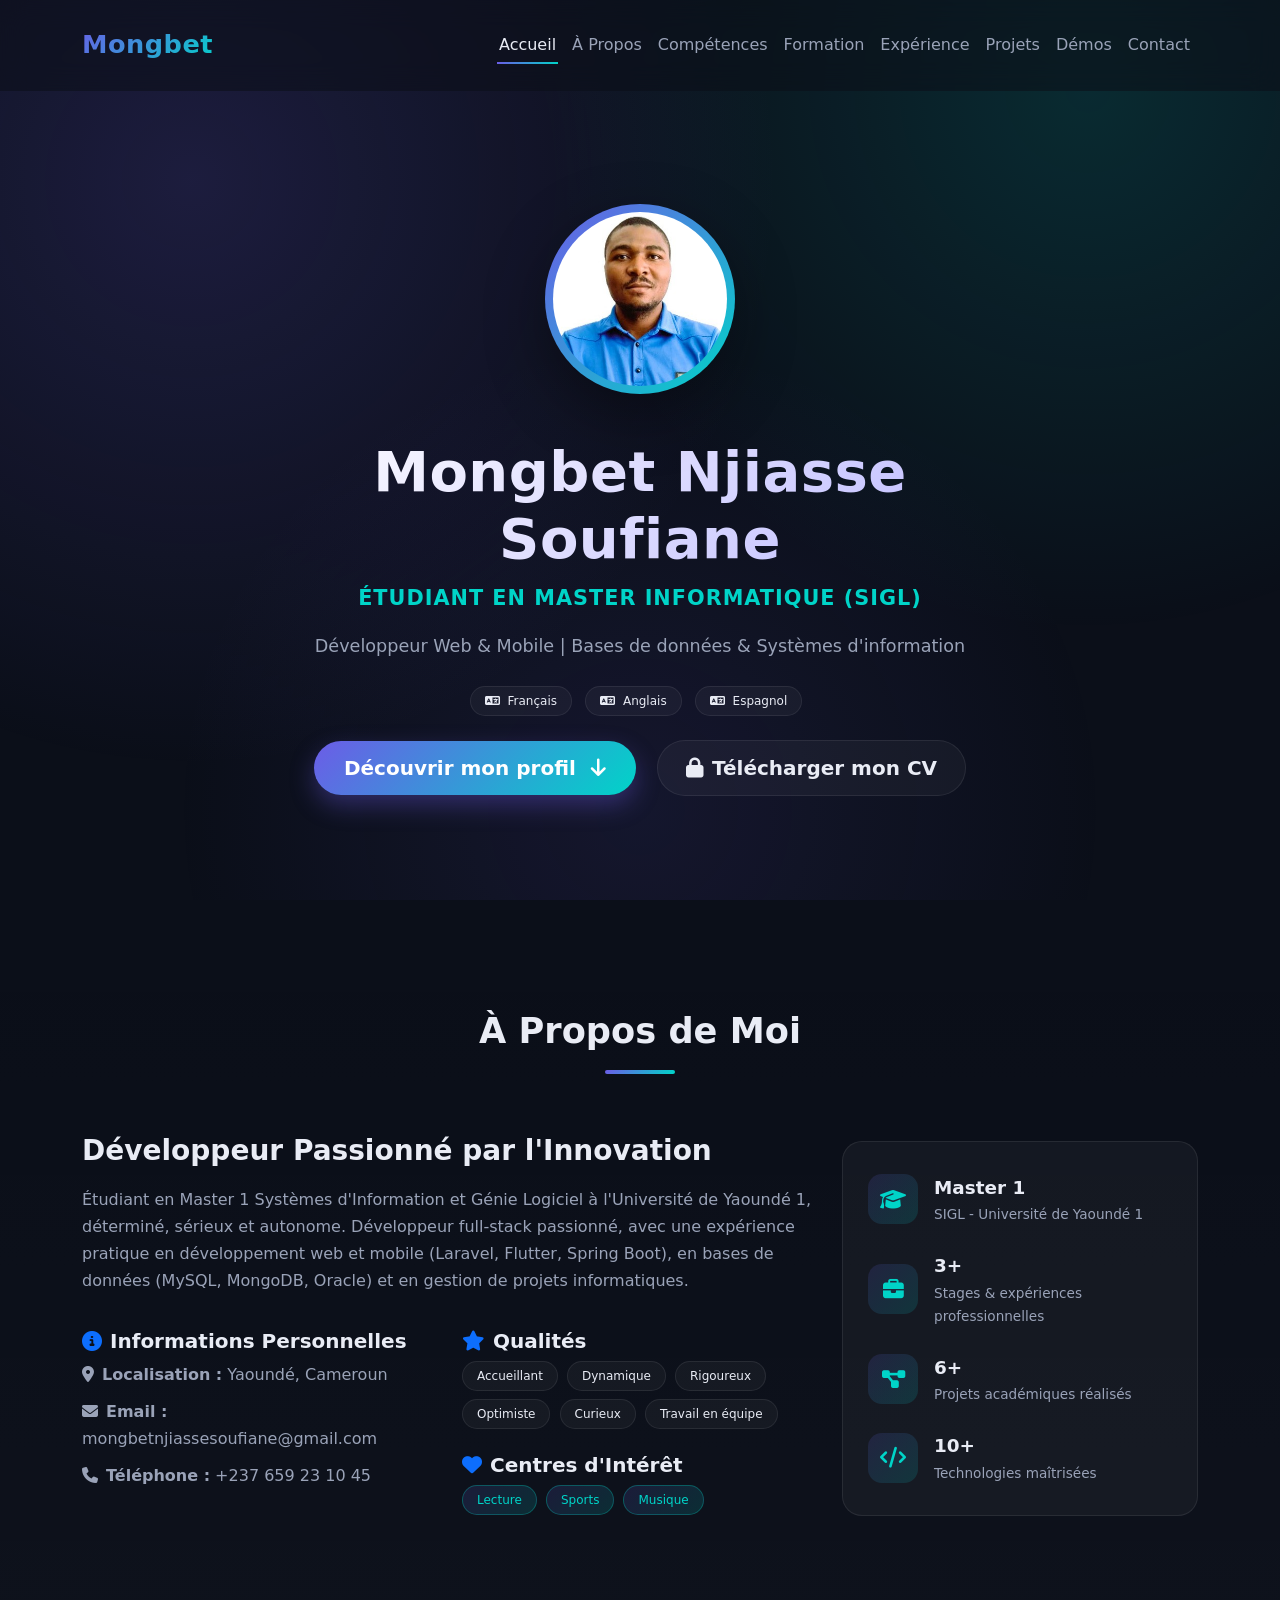
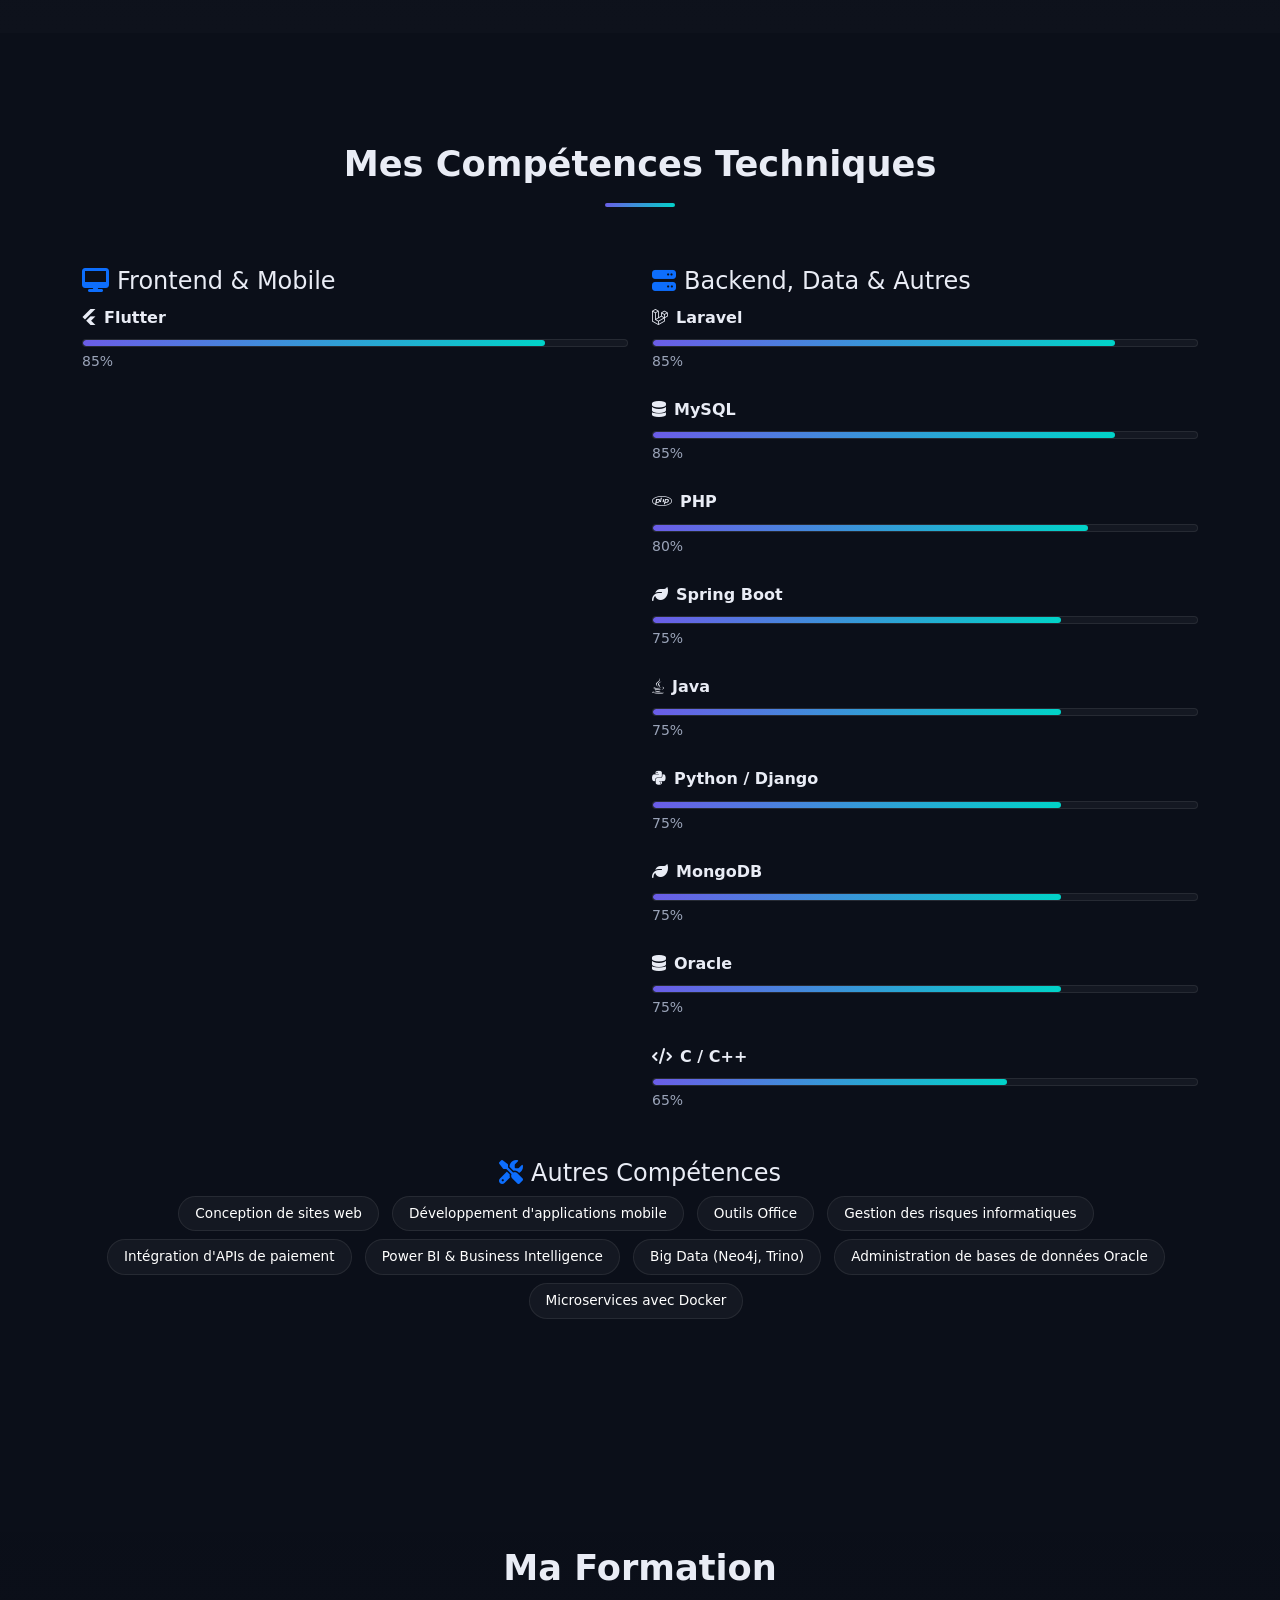
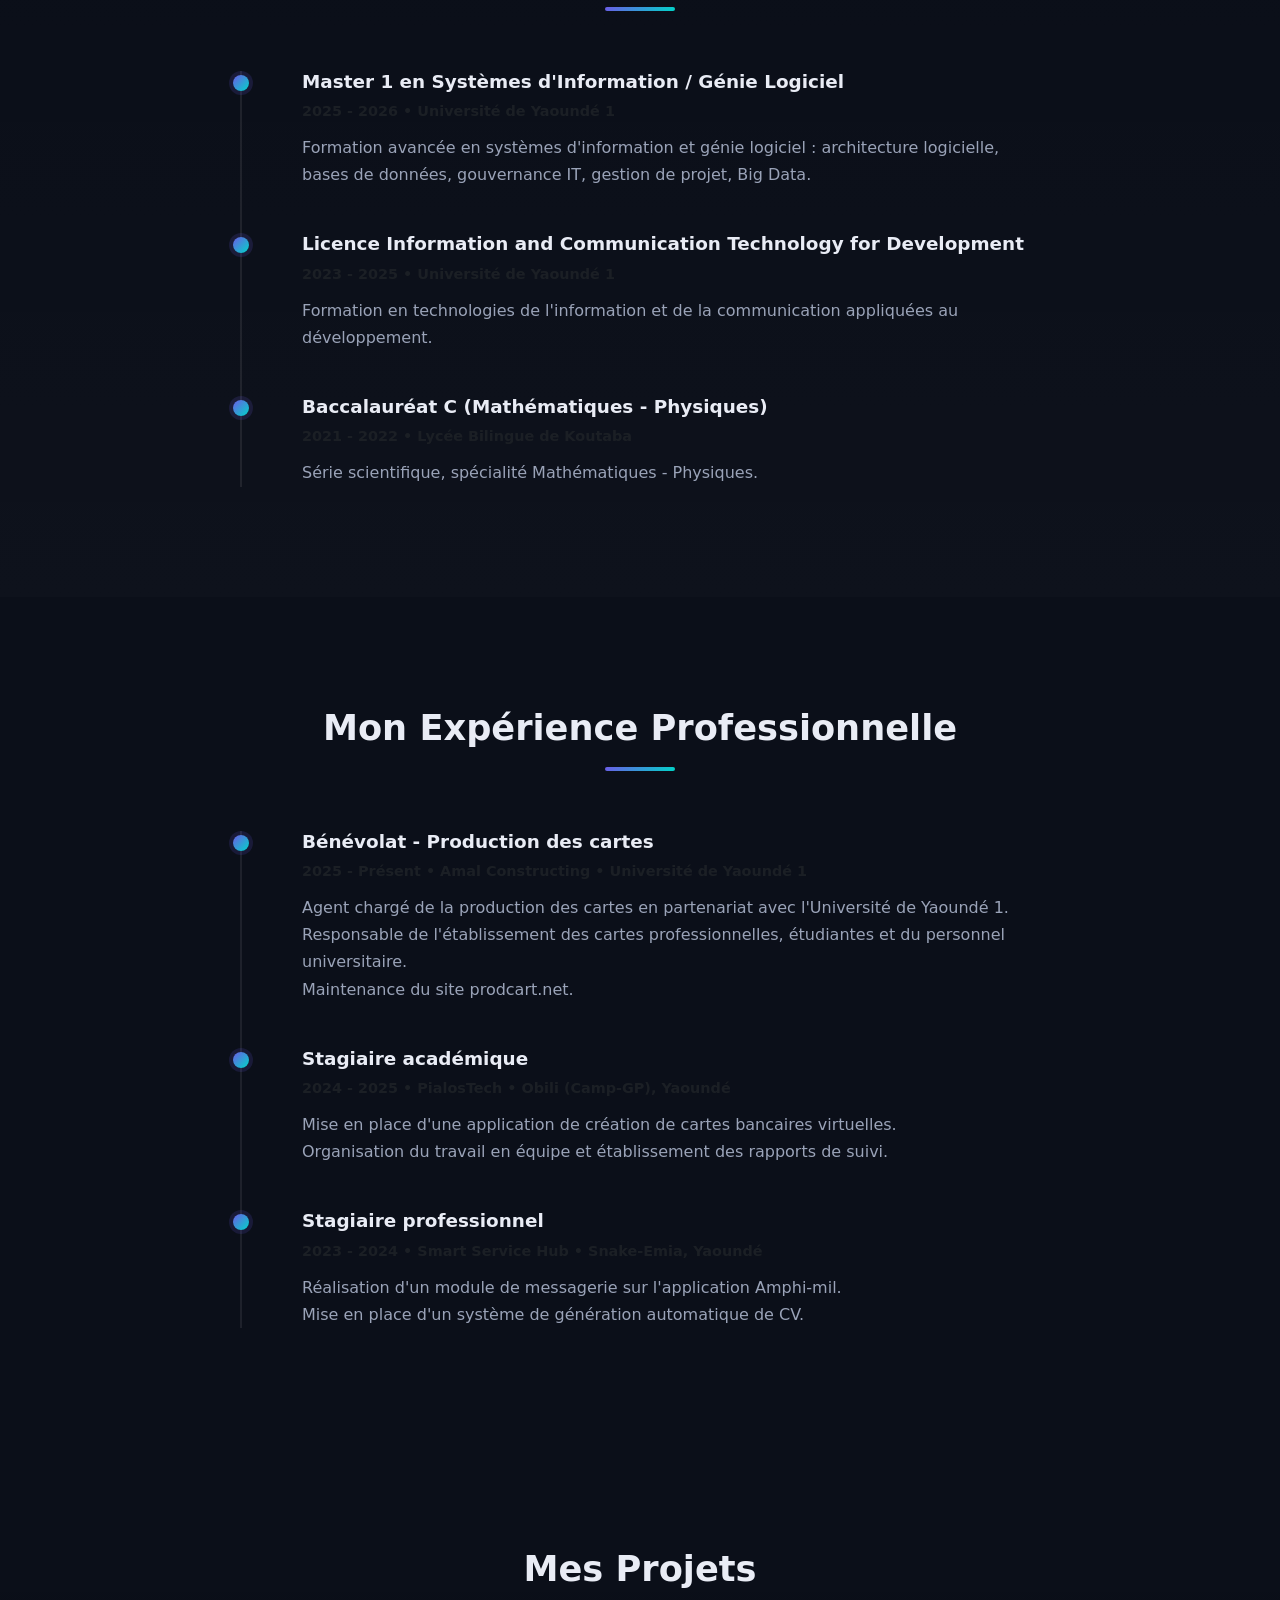
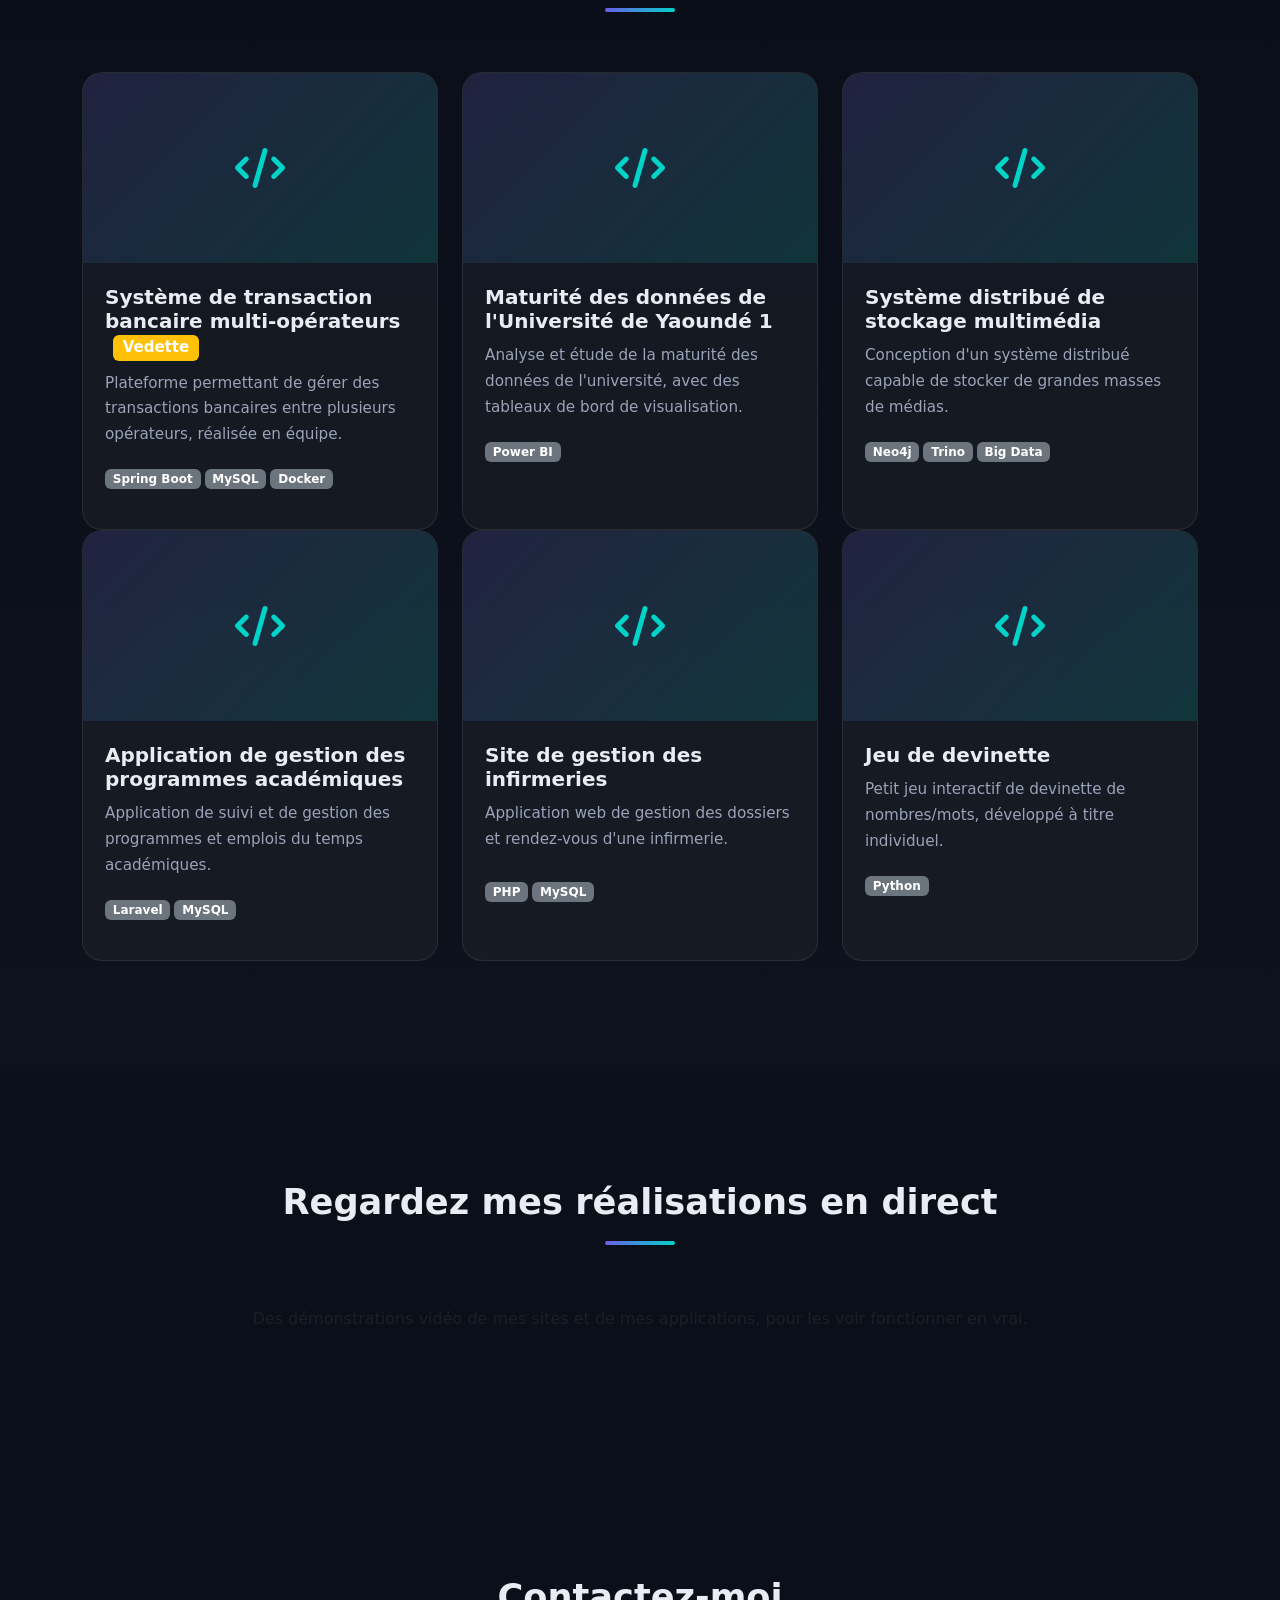
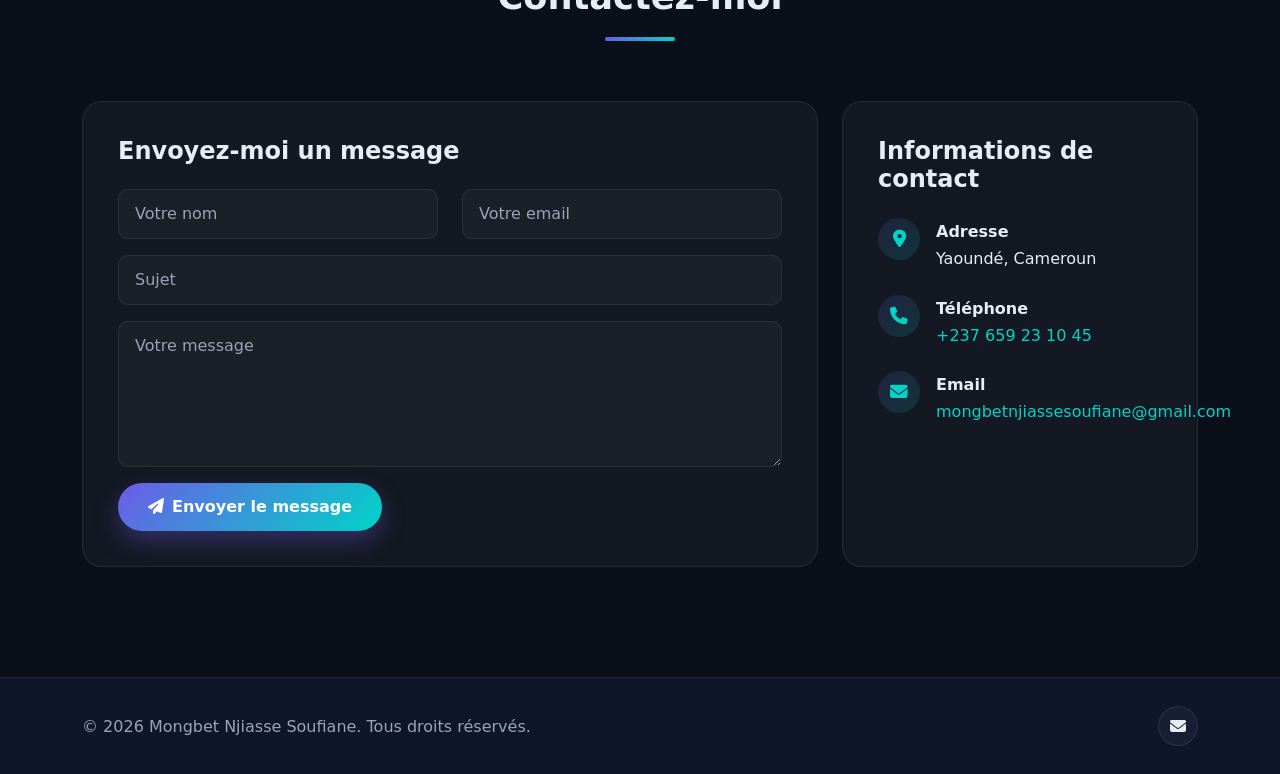
==== commit 824c986c: "Add files via upload" ====
--- a/index.html
+++ b/index.html
@@ -32,6 +32,7 @@
                     <li class="nav-item"><a class="nav-link" href="#education">Formation</a></li>
                     <li class="nav-item"><a class="nav-link" href="#experience">Expérience</a></li>
                     <li class="nav-item"><a class="nav-link" href="#projects">Projets</a></li>
+                    <li class="nav-item"><a class="nav-link" href="#demos">Démos</a></li>
                     <li class="nav-item"><a class="nav-link" href="#contact">Contact</a></li>
                 </ul>
             </div>
@@ -54,9 +55,9 @@
                     <button class="btn btn-custom btn-lg me-3" onclick="scrollToSection('about')">
                         Découvrir mon profil <i class="fas fa-arrow-down ms-2"></i>
                     </button>
-                    <a href="assets/docs/CV_Mongbet_Njiasse_Soufiane.pdf" download class="btn btn-outline-light btn-lg">
-                        <i class="fas fa-download me-2"></i>Télécharger mon CV
-                    </a>
+                    <button type="button" class="btn btn-outline-light btn-lg" data-bs-toggle="modal" data-bs-target="#cvModal">
+                        <i class="fas fa-lock me-2"></i>Télécharger mon CV
+                    </button>
                 </div>
             </div>
         </div>
@@ -176,15 +177,14 @@
                 <div class="col-12 text-center fade-in">
                     <h4><i class="fas fa-tools text-primary me-2"></i>Autres Compétences</h4>
                     <div class="other-skills">
-                        <span class="badge bg-primary me-2 mb-2">Conception des sites web vitrines simple et WordPress</span>
+                        <span class="badge bg-primary me-2 mb-2">Conception de sites web</span>
                         <span class="badge bg-primary me-2 mb-2">Développement d&#x27;applications mobile</span>
                         <span class="badge bg-primary me-2 mb-2">Outils Office</span>
                         <span class="badge bg-primary me-2 mb-2">Gestion des risques informatiques</span>
-                        <span class="badge bg-primary me-2 mb-2">Intégration d&#x27;APIs de paiement local et international</span>
+                        <span class="badge bg-primary me-2 mb-2">Intégration d&#x27;APIs de paiement</span>
                         <span class="badge bg-primary me-2 mb-2">Power BI &amp; Business Intelligence</span>
                         <span class="badge bg-primary me-2 mb-2">Big Data (Neo4j, Trino)</span>
                         <span class="badge bg-primary me-2 mb-2">Administration de bases de données Oracle</span>
-                        <span class="badge bg-primary me-2 mb-2">Analyse de données avec python numpy et pandas</span>
                         <span class="badge bg-primary me-2 mb-2">Microservices avec Docker</span>
                     </div>
                 </div>
@@ -303,6 +303,14 @@
                     </div>
                 </div>
             </div>
+        </div>
+    </section>
+
+    <section id="demos" class="section">
+        <div class="container">
+            <h2 class="section-title fade-in">Regardez mes réalisations en direct</h2>
+            <p class="text-center text-muted mb-5 fade-in">Des démonstrations vidéo de mes sites et de mes applications, pour les voir fonctionner en vrai.</p>
+            <div class="row g-4" id="demosGrid"></div>
         </div>
     </section>
 
@@ -345,15 +353,46 @@
                 <div class="col-md-6">
                     <div class="social-links text-md-end">
                         <a href="mailto:mongbetnjiassesoufiane@gmail.com" title="Email"><i class="fas fa-envelope"></i></a>
-                        <a href="https://github.com/soufayanounjiasse" target="_blank" rel="noopener" title="GitHub"><i class="fab fa-github"></i></a>
-                        <a href="https://www.linkedin.com/in/njiasse-mongbet-775ab827b" target="_blank" rel="noopener" title="LinkedIn"><i class="fab fa-linkedin"></i></a>
+                        <!-- Décommente et remplace VOTRE-PSEUDO une fois ton compte GitHub créé :
+                        <a href="https://github.com/VOTRE-PSEUDO" target="_blank" rel="noopener" title="GitHub"><i class="fab fa-github"></i></a>
+                        -->
+                        <!-- Même chose pour LinkedIn :
+                        <a href="https://www.linkedin.com/in/VOTRE-PROFIL" target="_blank" rel="noopener" title="LinkedIn"><i class="fab fa-linkedin"></i></a>
+                        -->
                     </div>
                 </div>
             </div>
         </div>
     </footer>
 
+    <div class="modal fade" id="cvModal" tabindex="-1" aria-labelledby="cvModalLabel" aria-hidden="true">
+        <div class="modal-dialog modal-dialog-centered">
+            <div class="modal-content cv-modal">
+                <div class="modal-header">
+                    <h5 class="modal-title" id="cvModalLabel"><i class="fas fa-lock me-2"></i>Téléchargement protégé</h5>
+                    <button type="button" class="btn-close btn-close-white" data-bs-dismiss="modal" aria-label="Fermer"></button>
+                </div>
+                <div class="modal-body">
+                    <p>Le téléchargement de mon CV est soumis à autorisation. Pour l'obtenir, contactez le propriétaire du portfolio :</p>
+                    <p class="mb-3">
+                        <a href="mailto:mongbetnjiassesoufiane@gmail.com?subject=Demande%20d%27autorisation%20-%20t%C3%A9l%C3%A9chargement%20du%20CV"><i class="fas fa-envelope me-2"></i>mongbetnjiassesoufiane@gmail.com</a><br>
+                        <a href="tel:+237659231045"><i class="fas fa-phone me-2"></i>+237 659 23 10 45</a>
+                    </p>
+                    <p class="text-muted small">Vous recevrez un mot de passe à saisir ci-dessous.</p>
+                    <form id="cvForm" autocomplete="off">
+                        <label for="cvPassword" class="form-label">Mot de passe</label>
+                        <input type="password" id="cvPassword" class="form-control" placeholder="Saisissez le mot de passe" required>
+                        <div id="cvMessage" class="small mt-3" role="status"></div>
+                        <button type="submit" id="cvSubmit" class="btn btn-custom w-100 mt-3"><i class="fas fa-download me-2"></i>Débloquer et télécharger</button>
+                    </form>
+                </div>
+            </div>
+        </div>
+    </div>
+
     <script src="https://cdnjs.cloudflare.com/ajax/libs/bootstrap/5.3.0/js/bootstrap.bundle.min.js"></script>
+    <script src="assets/js/cv-gate.js"></script>
+    <script src="assets/js/demos.js"></script>
     <script src="assets/js/script.js"></script>
 </body>
 </html>
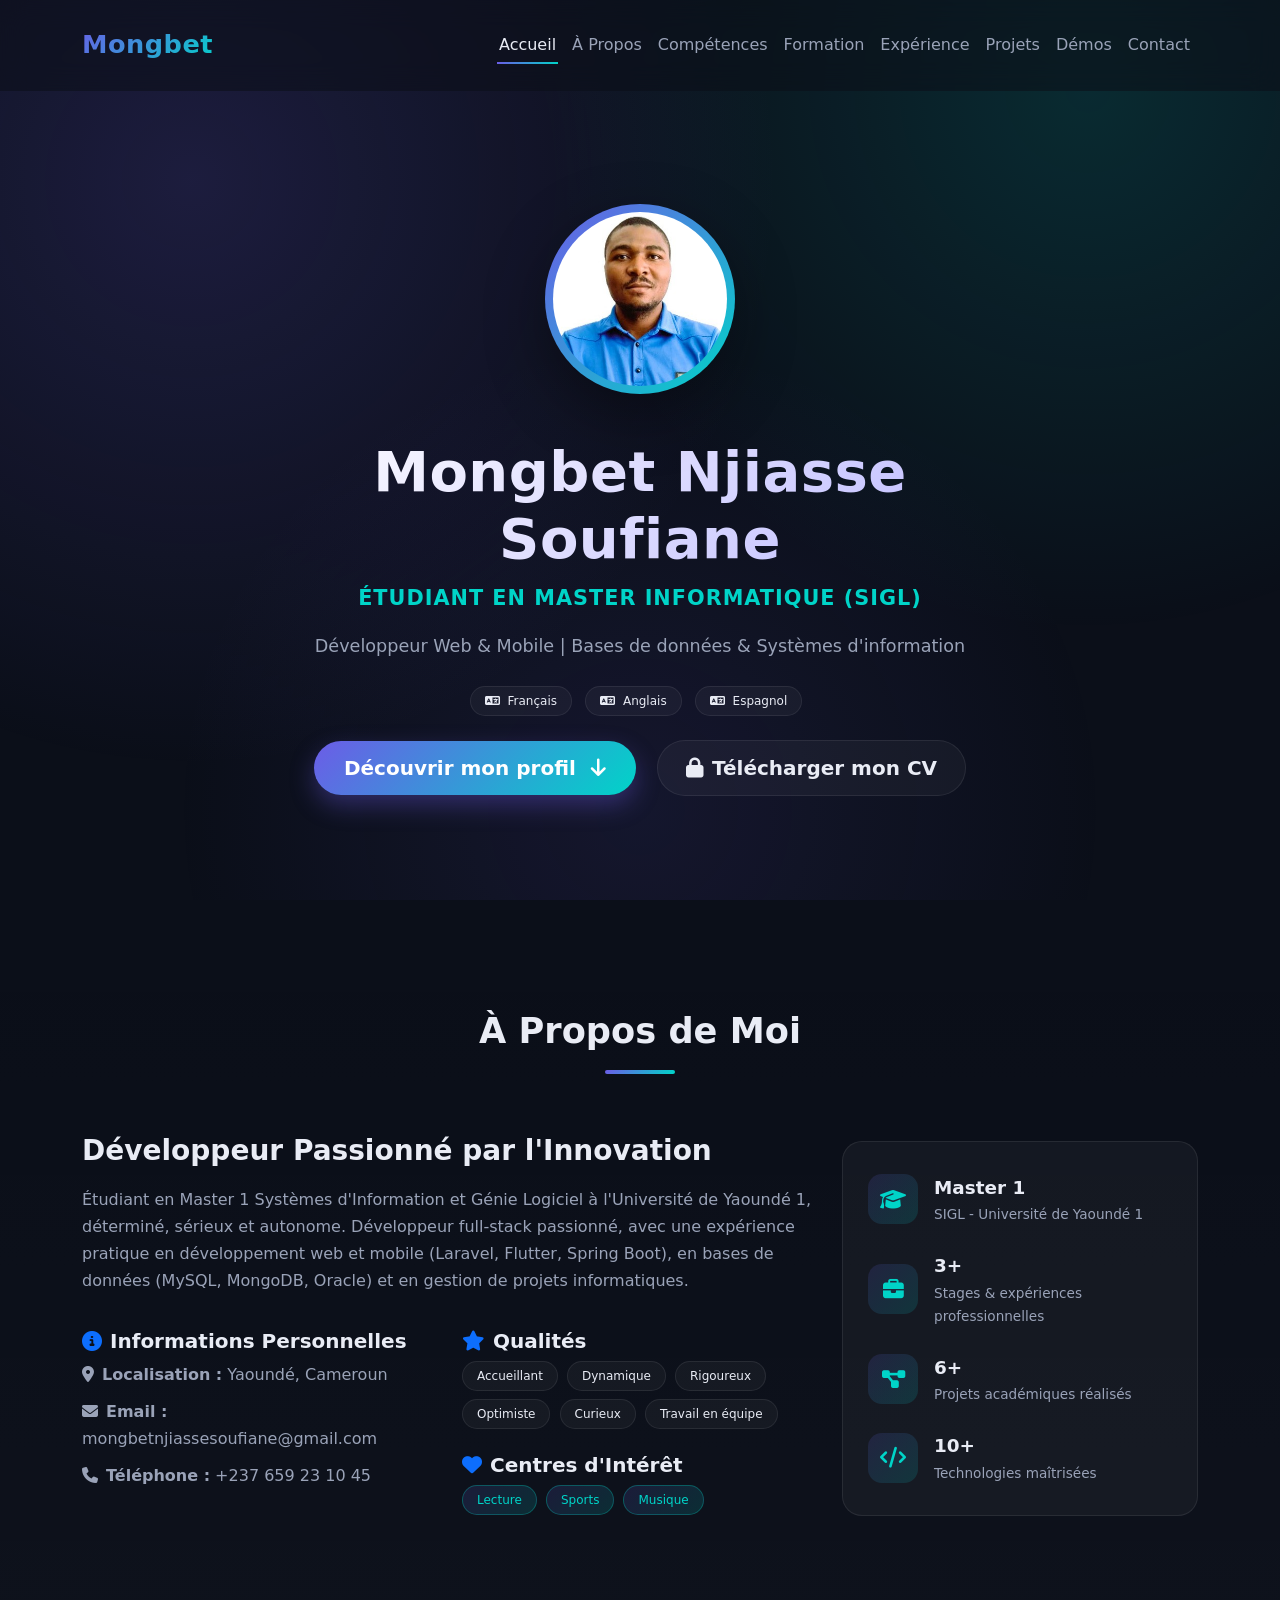
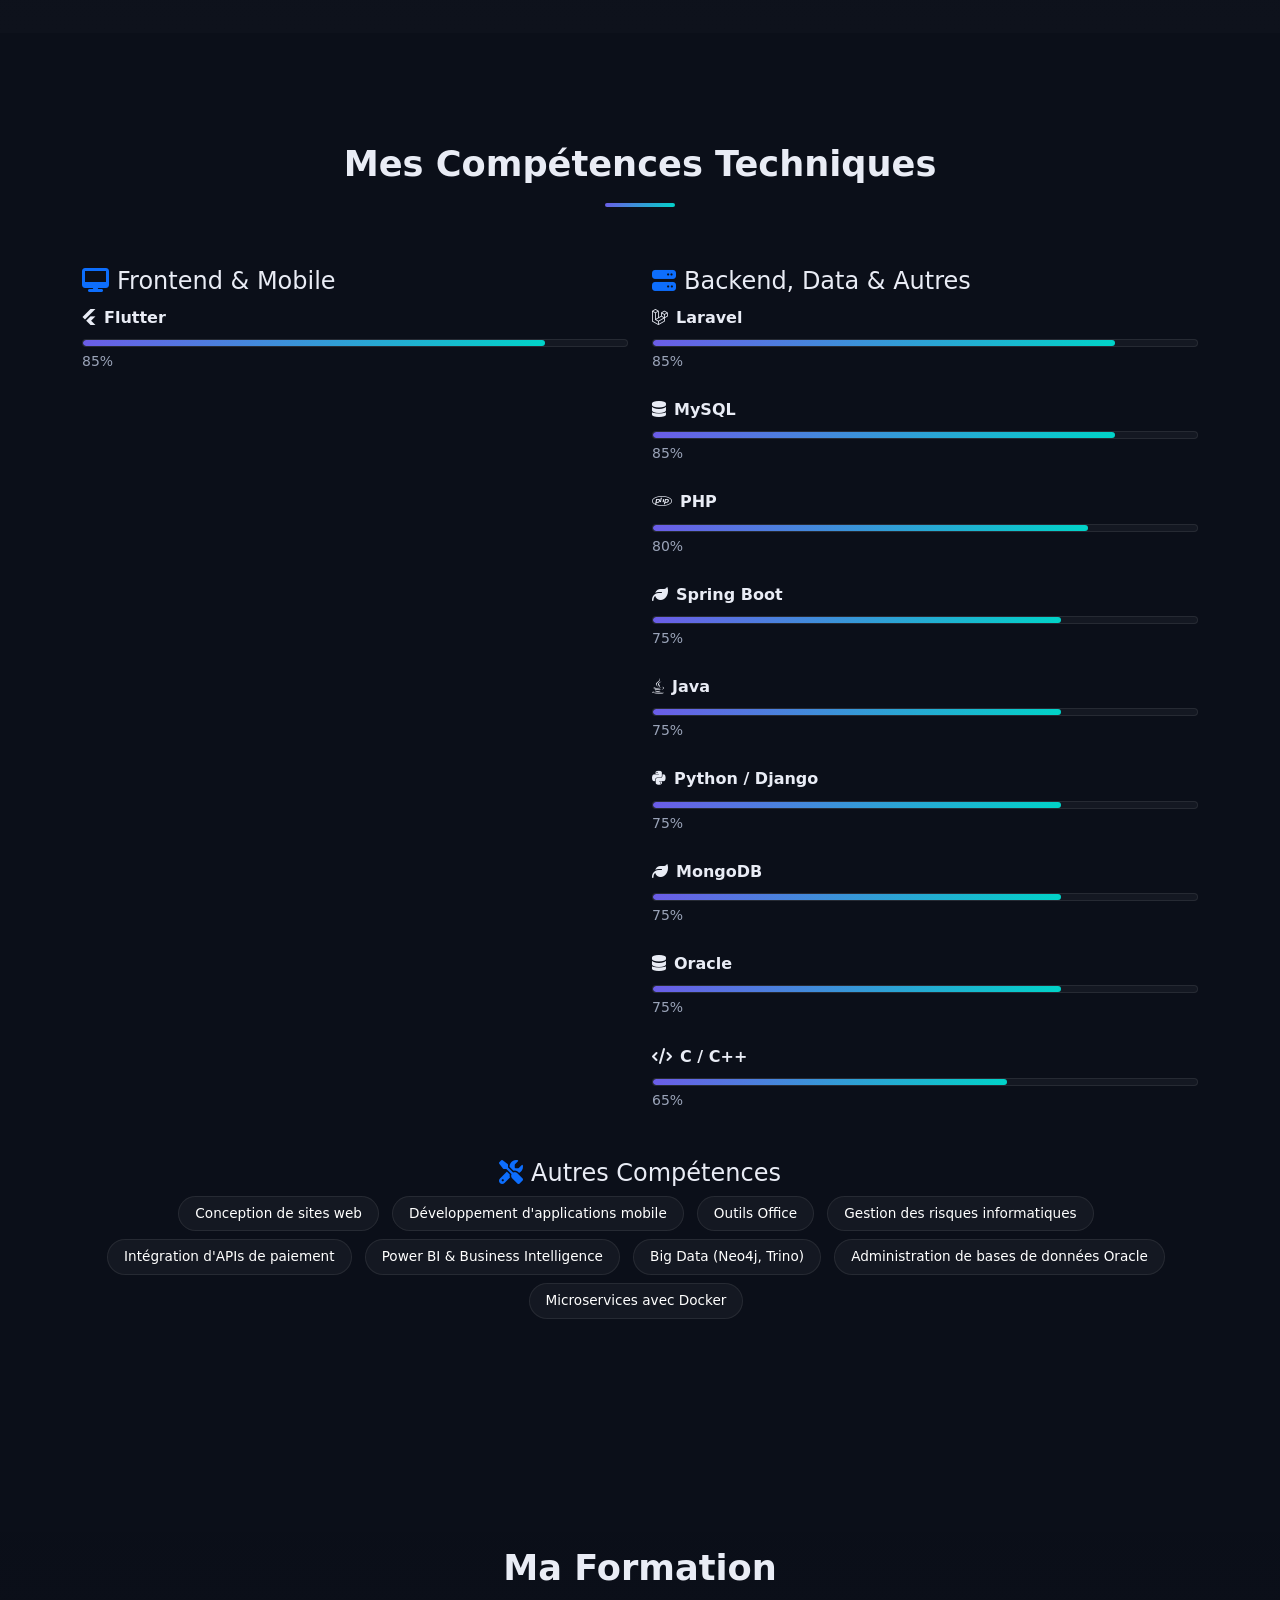
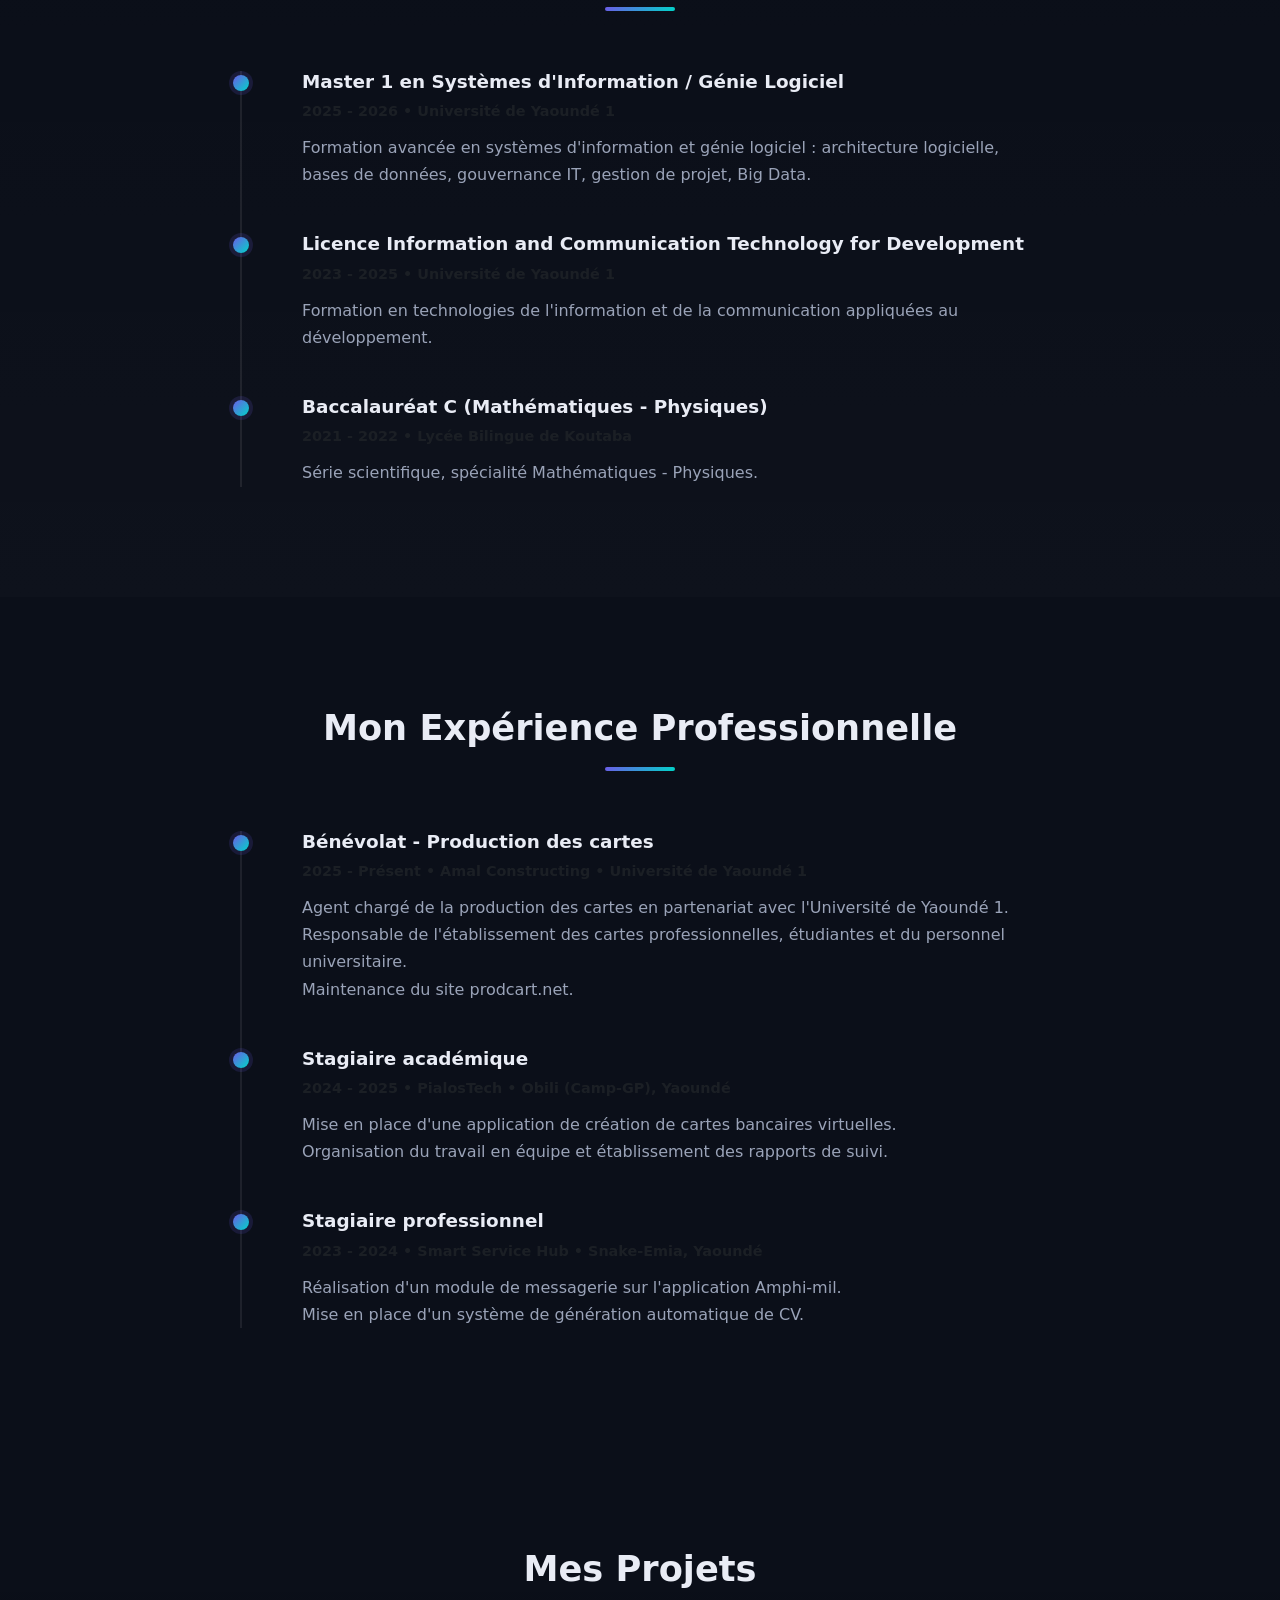
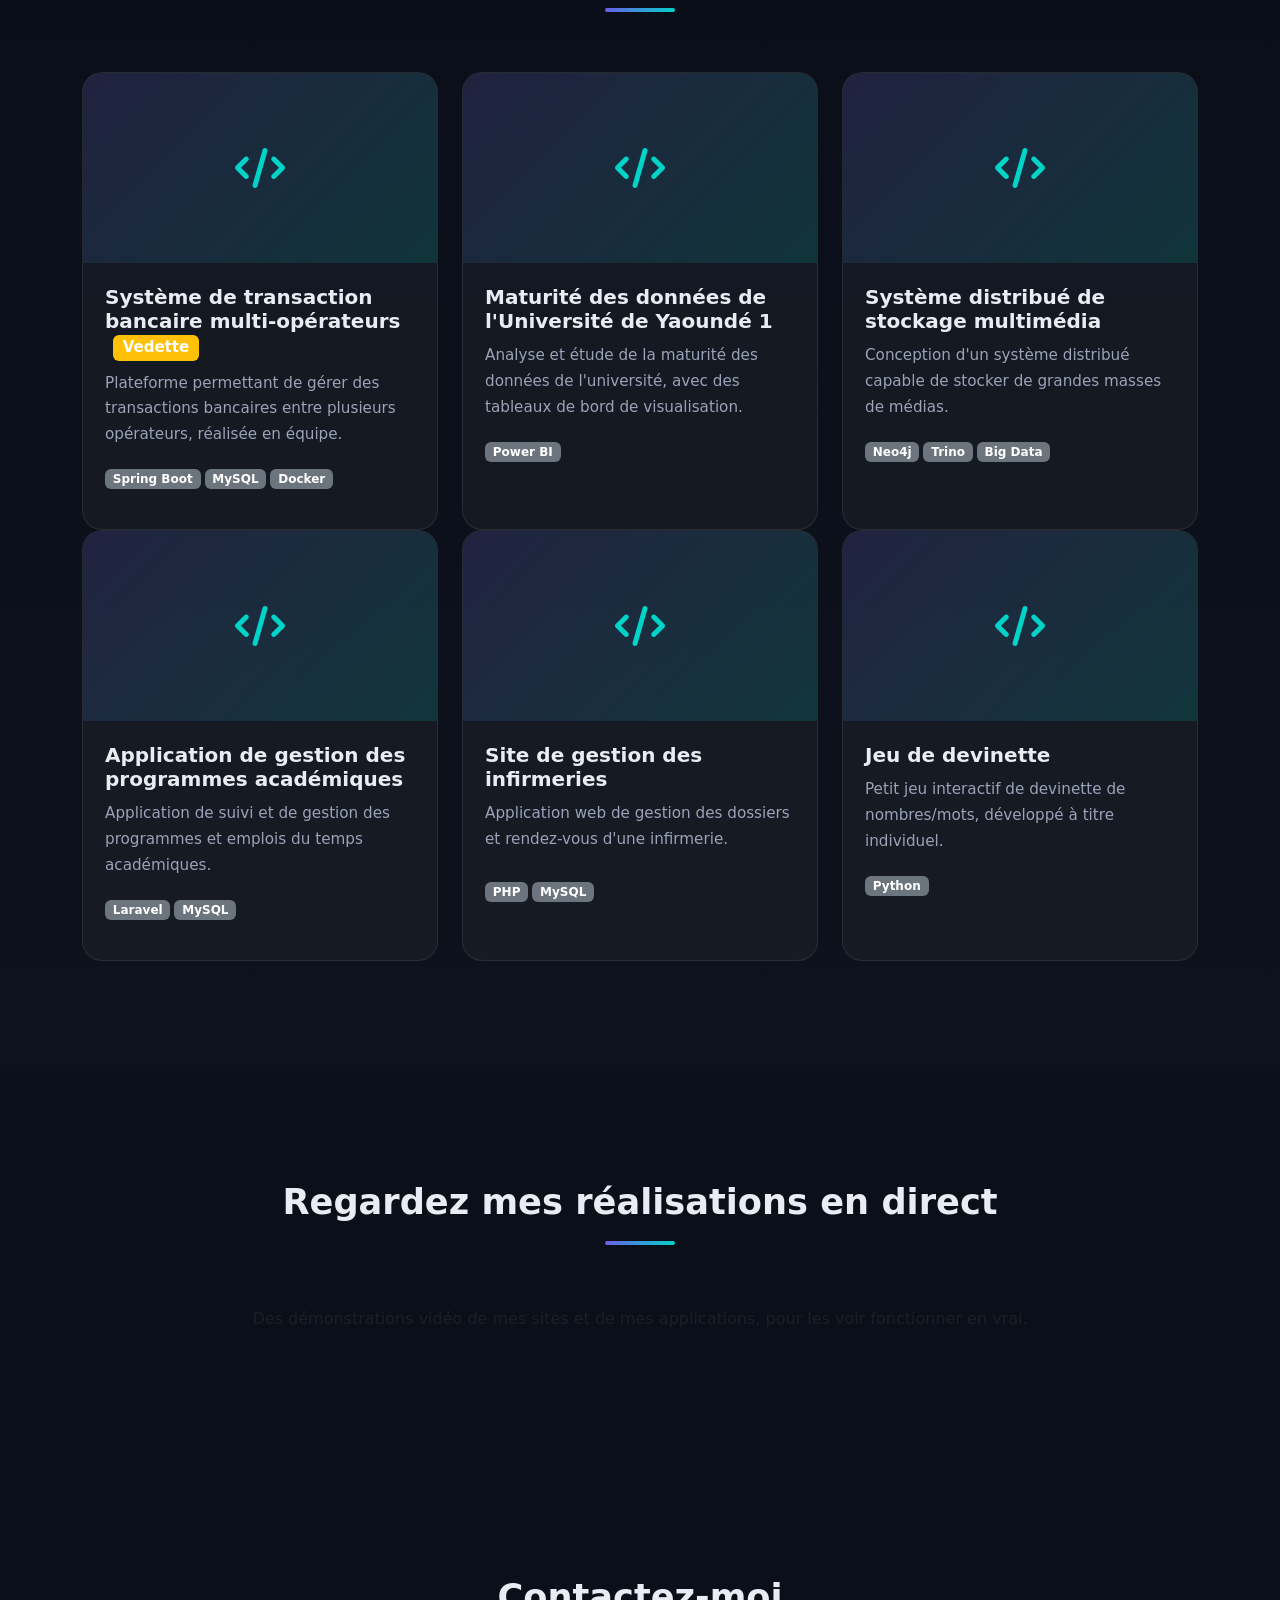
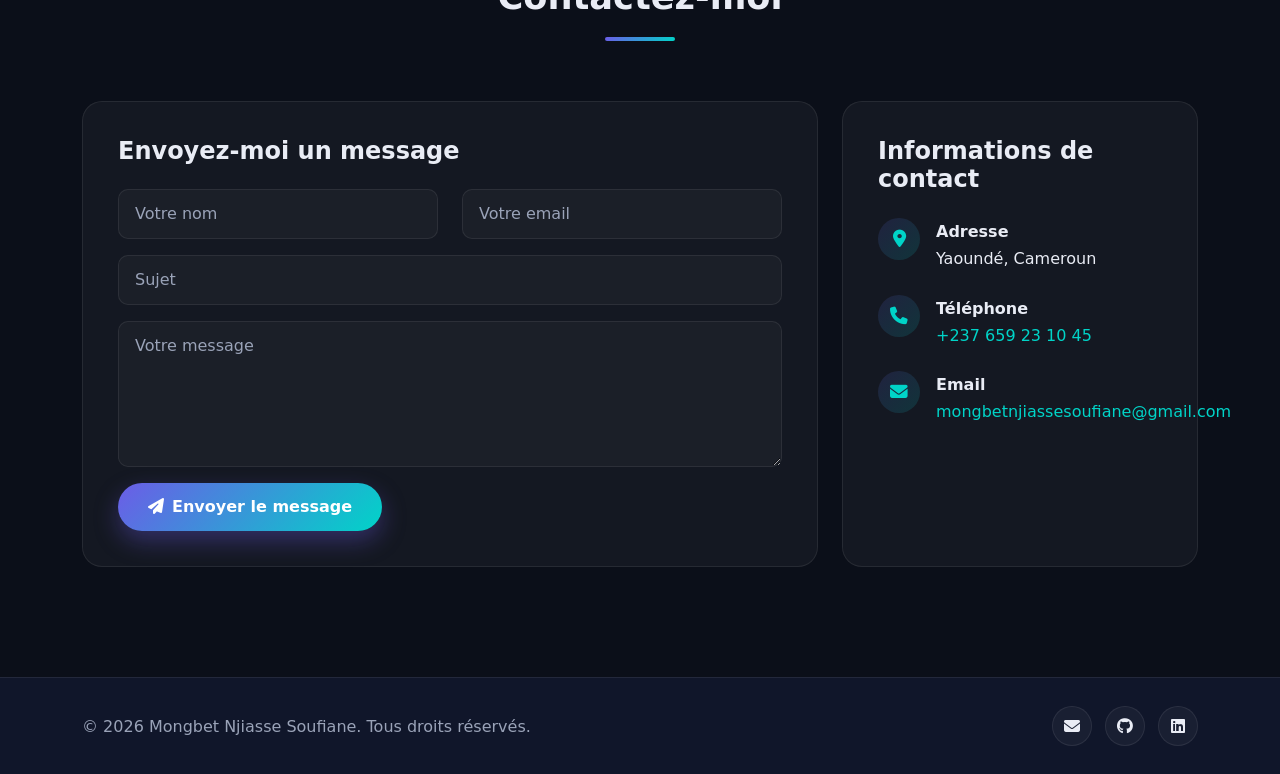
==== commit 42c6ac42: "Update index.html" ====
--- a/index.html
+++ b/index.html
@@ -353,12 +353,8 @@
                 <div class="col-md-6">
                     <div class="social-links text-md-end">
                         <a href="mailto:mongbetnjiassesoufiane@gmail.com" title="Email"><i class="fas fa-envelope"></i></a>
-                        <!-- Décommente et remplace VOTRE-PSEUDO une fois ton compte GitHub créé :
-                        <a href="https://github.com/VOTRE-PSEUDO" target="_blank" rel="noopener" title="GitHub"><i class="fab fa-github"></i></a>
-                        -->
-                        <!-- Même chose pour LinkedIn :
-                        <a href="https://www.linkedin.com/in/VOTRE-PROFIL" target="_blank" rel="noopener" title="LinkedIn"><i class="fab fa-linkedin"></i></a>
-                        -->
+                        <a href="https://github.com/soufayanounjiasse" target="_blank" rel="noopener" title="GitHub"><i class="fab fa-github"></i></a>
+                        <a href="https://www.linkedin.com/in/njiasse-mongbet-775ab827b" target="_blank" rel="noopener" title="LinkedIn"><i class="fab fa-linkedin"></i></a>
                     </div>
                 </div>
             </div>
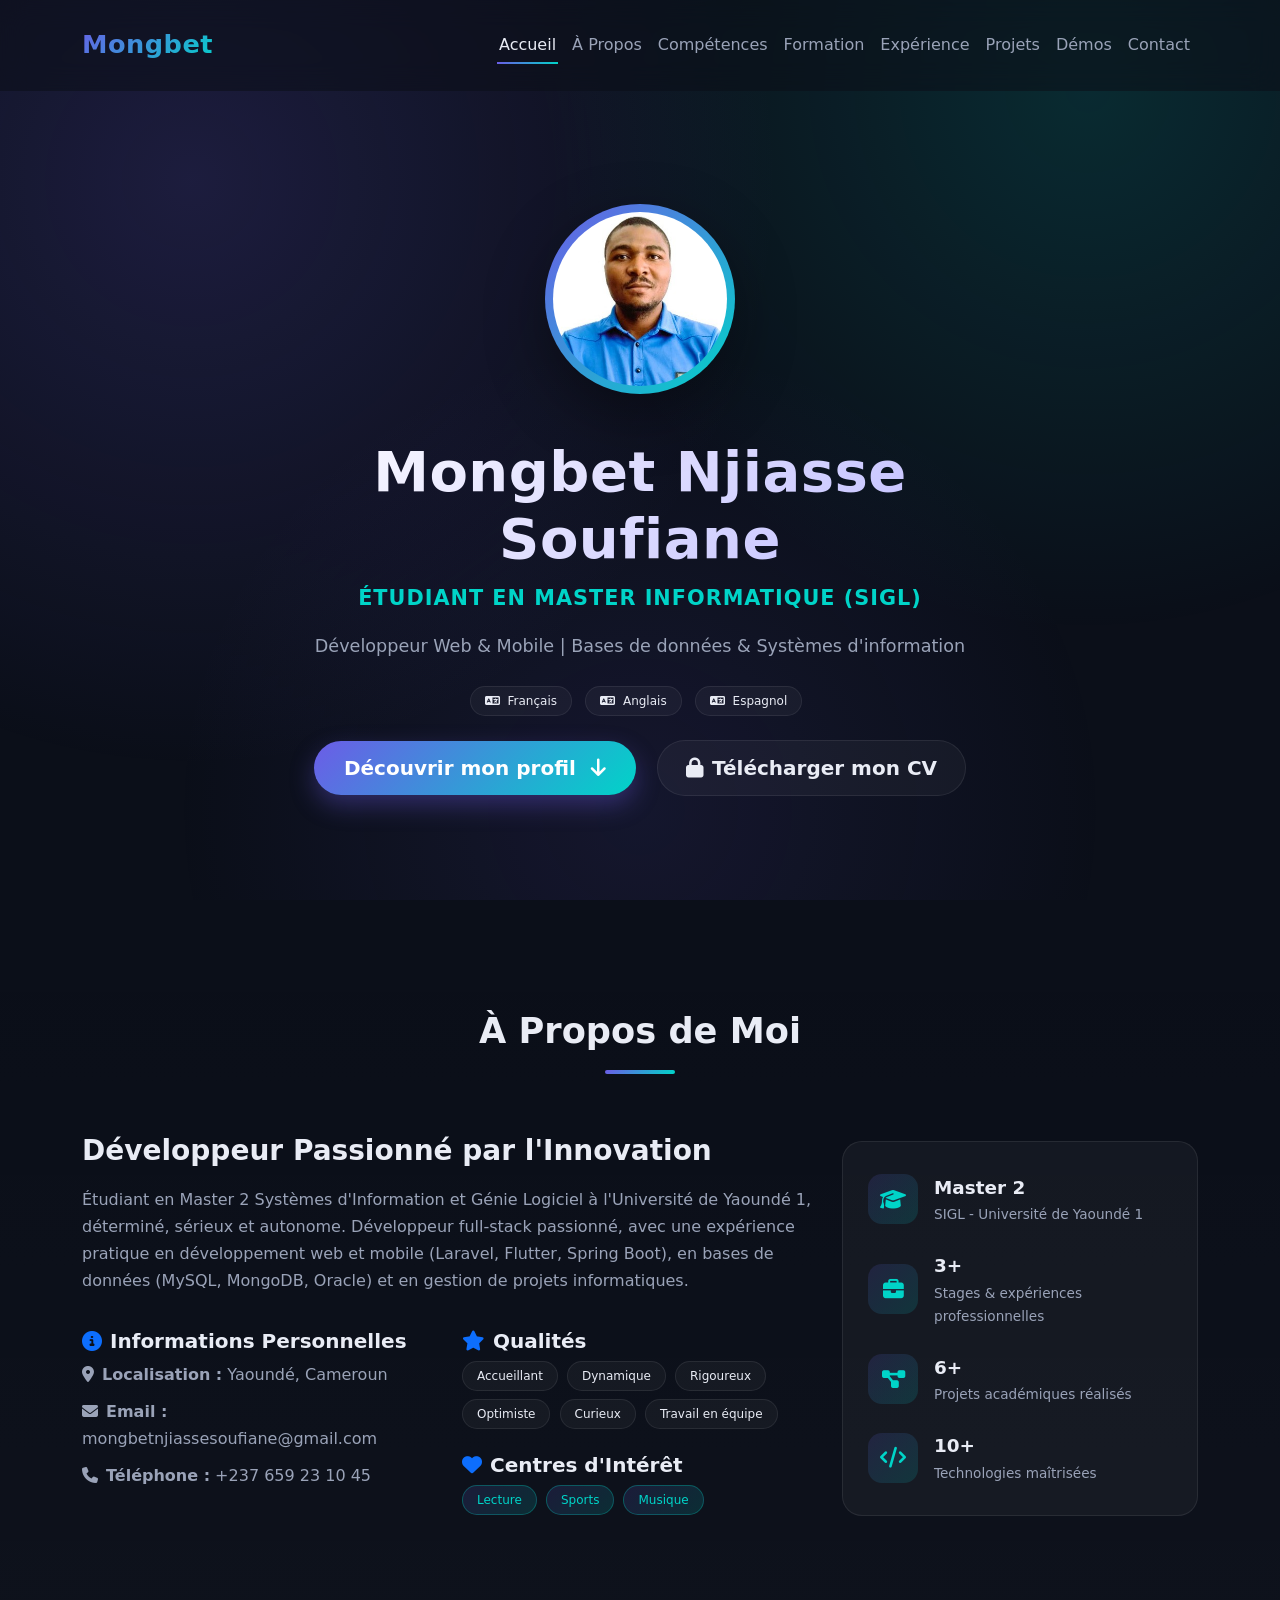
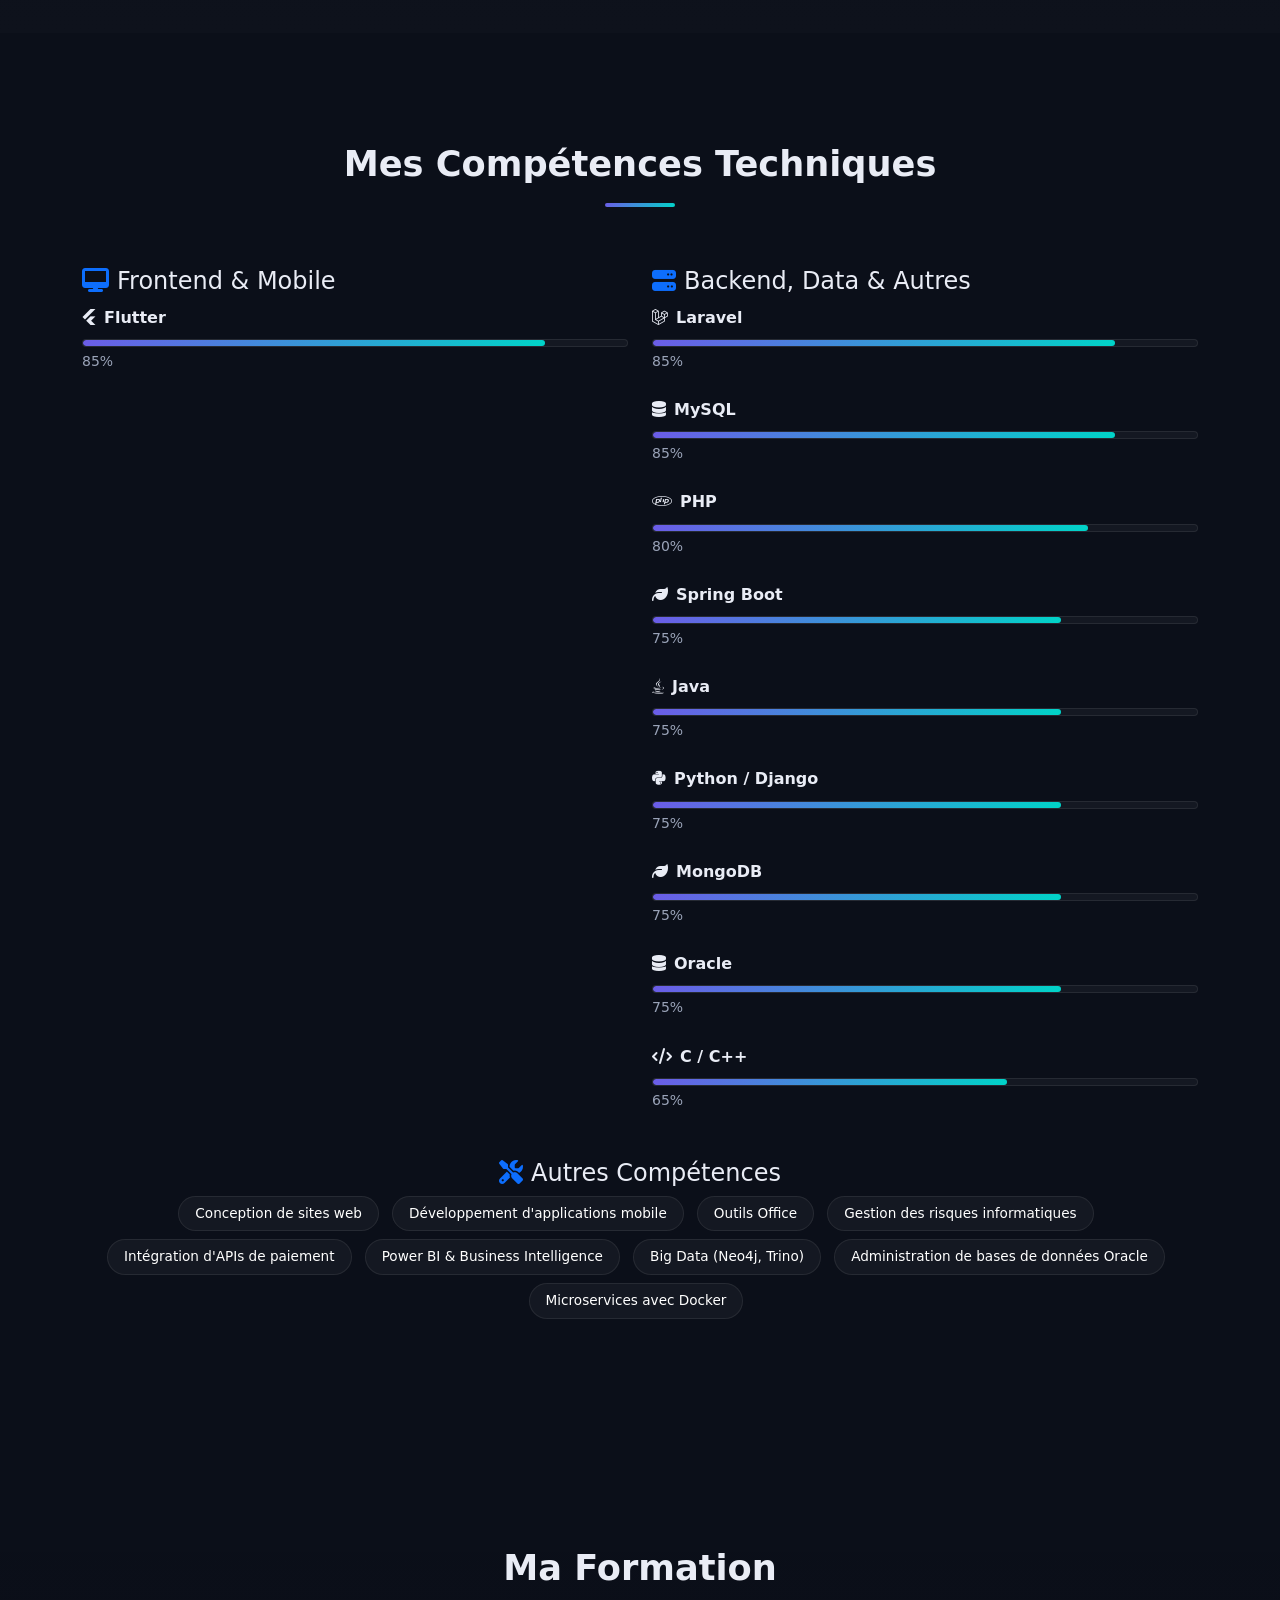
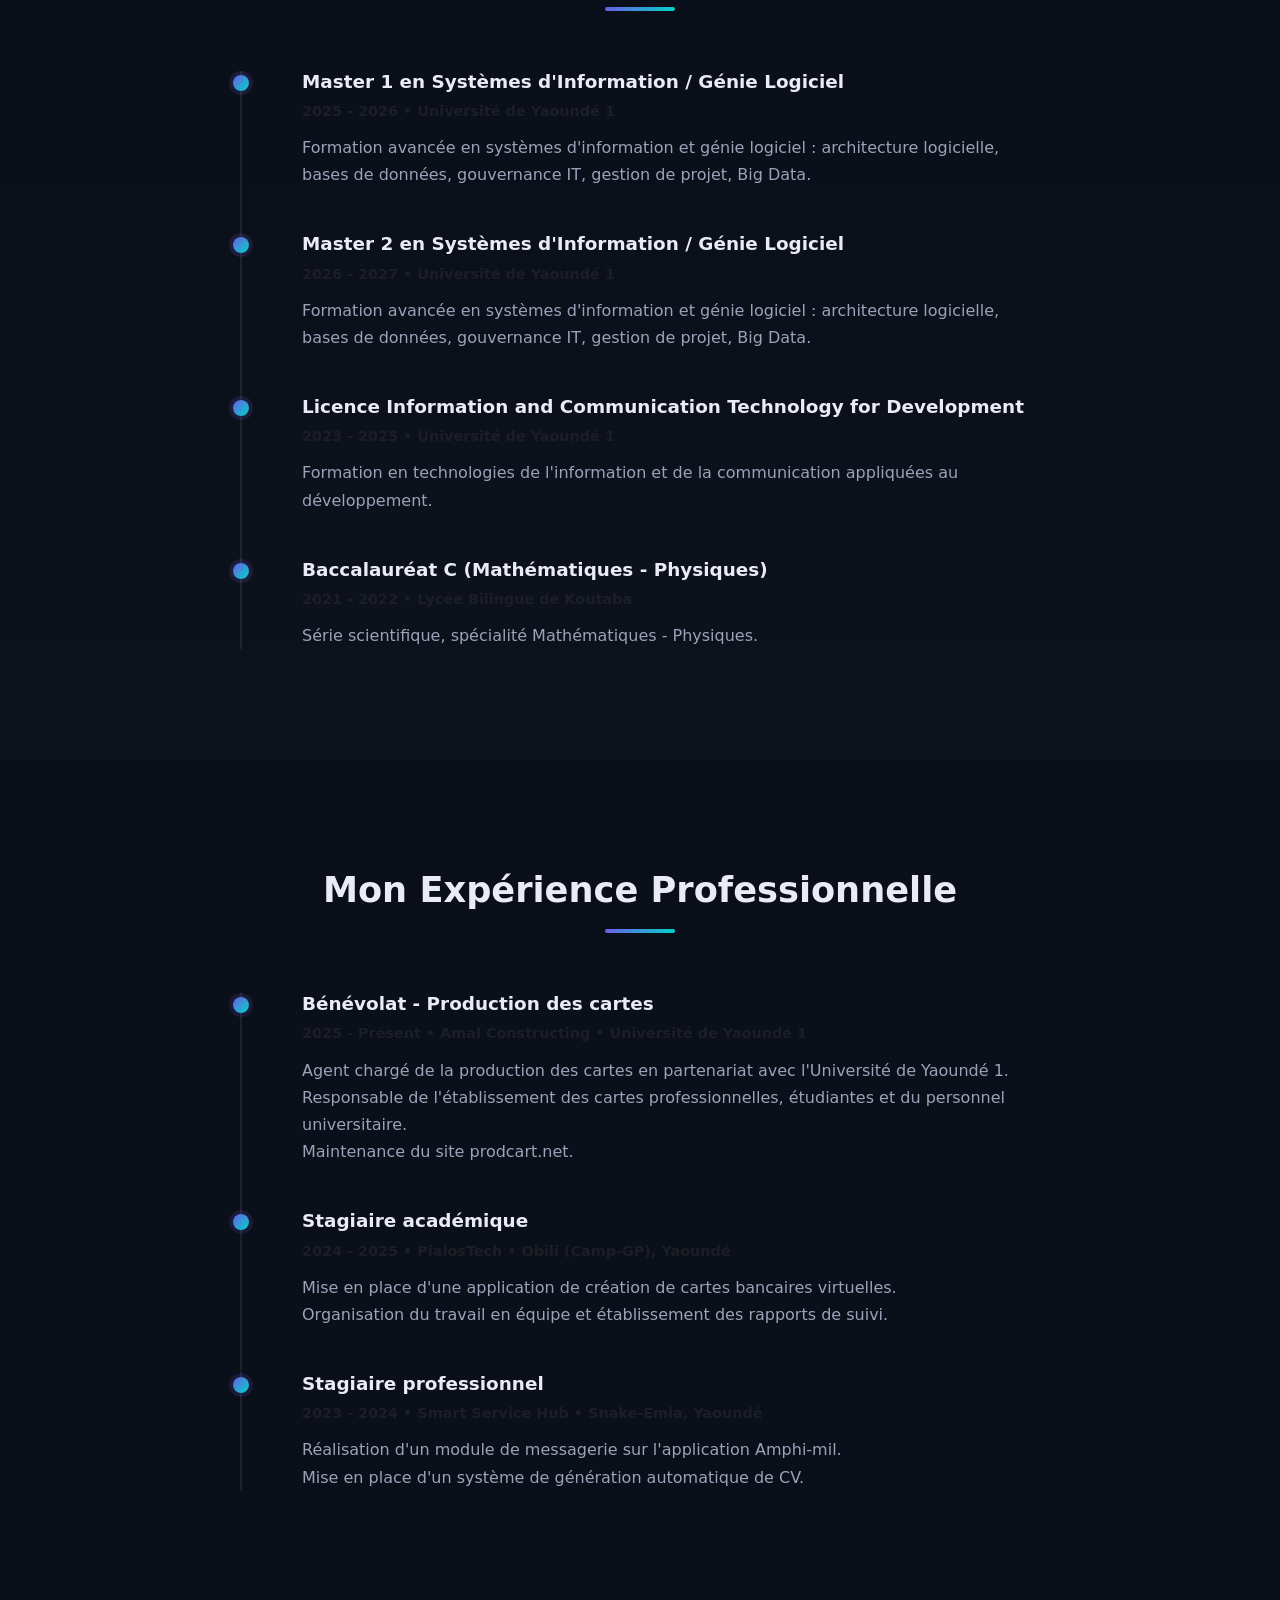
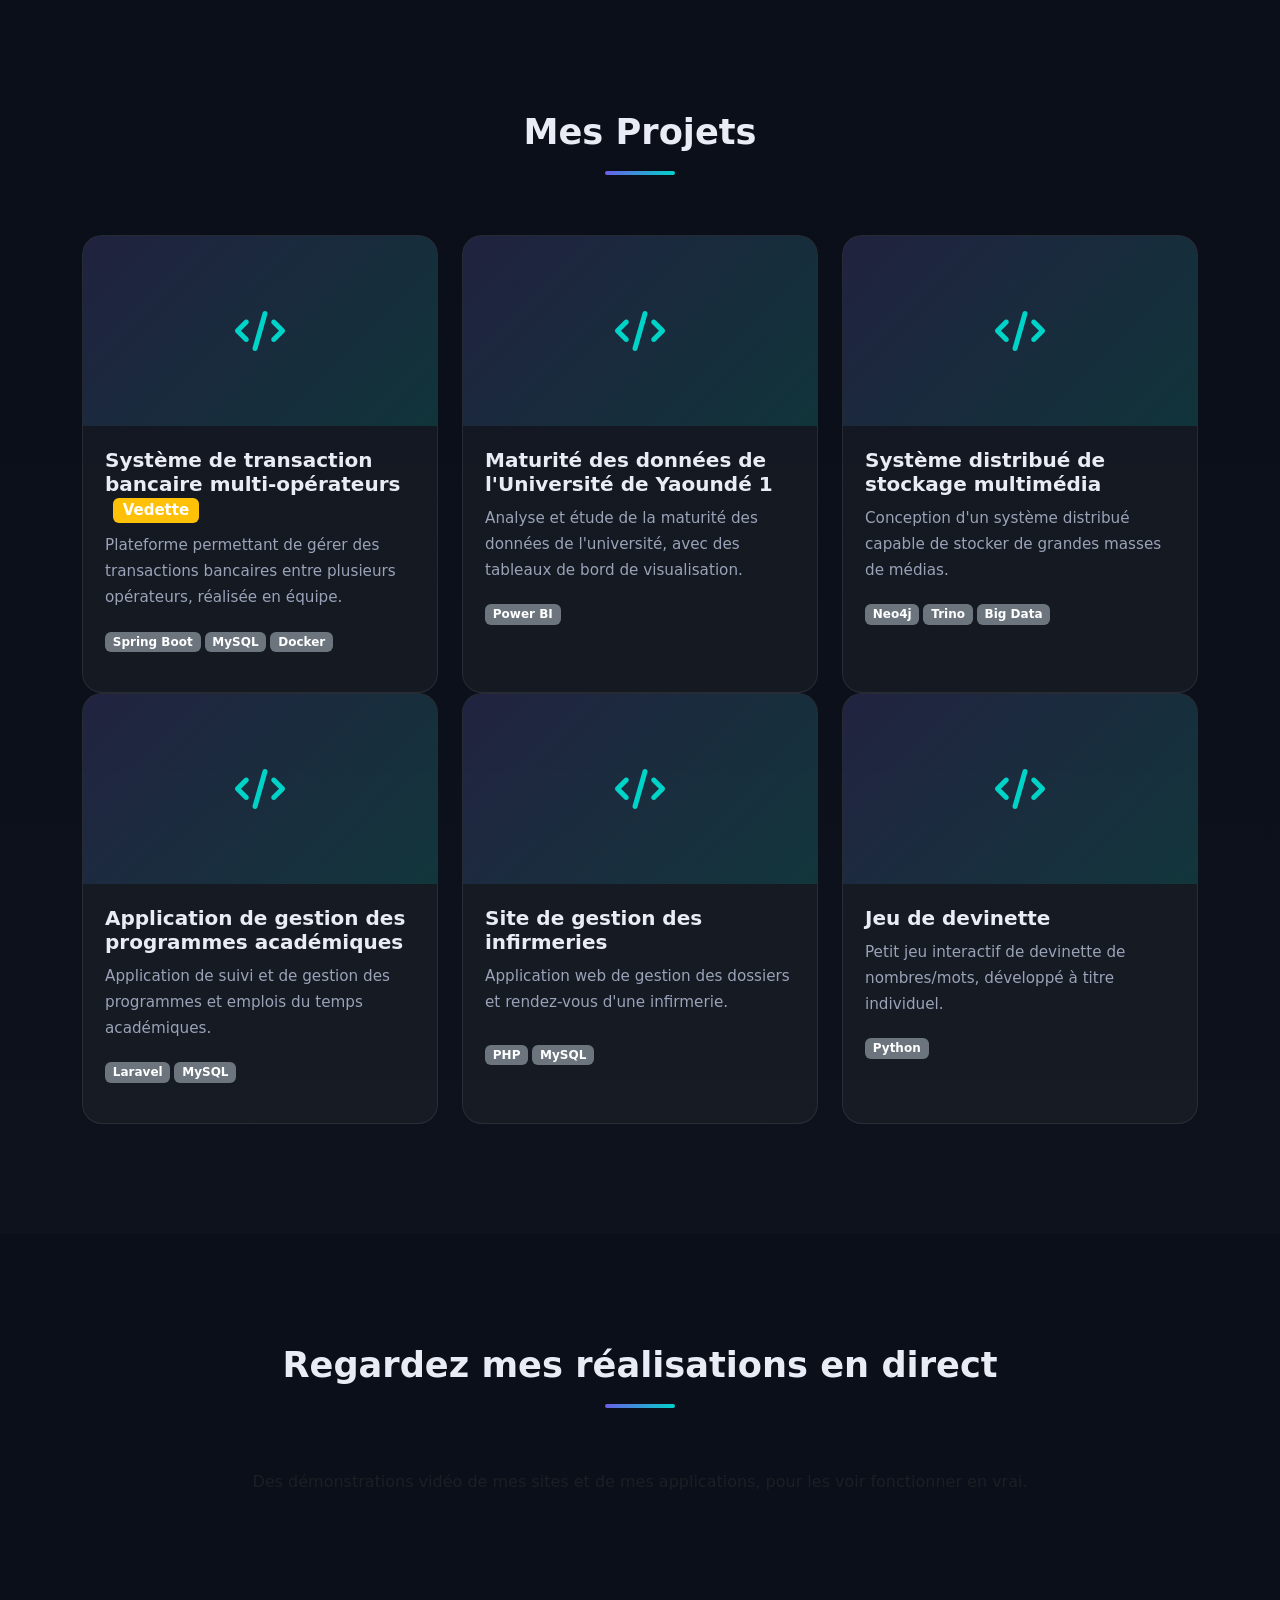
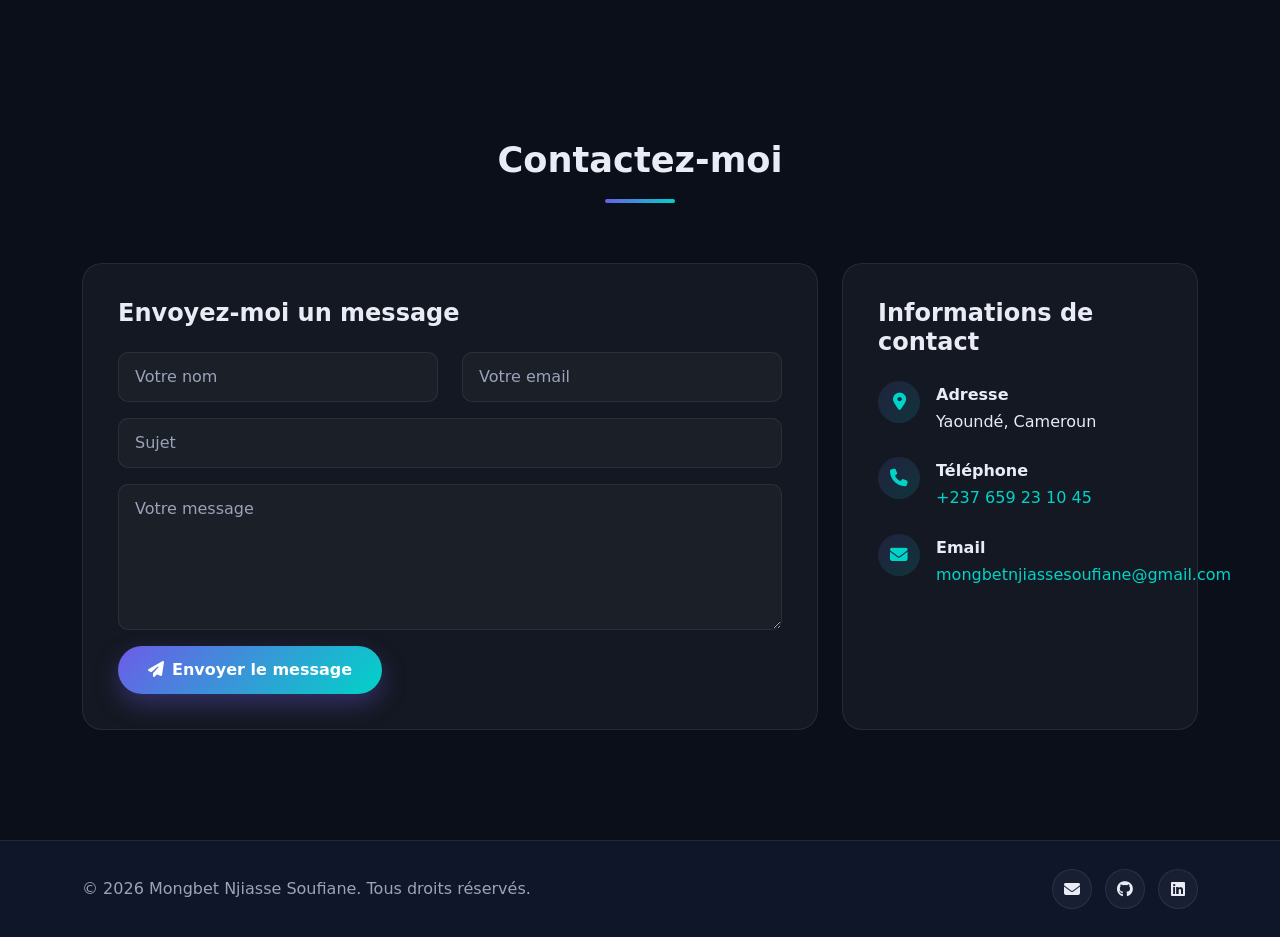
==== commit f91cacce: "Update index.html" ====
--- a/index.html
+++ b/index.html
@@ -70,7 +70,7 @@
                 <div class="col-lg-8">
                     <div class="about-text">
                         <h3>Développeur Passionné par l'Innovation</h3>
-                        <p>Étudiant en Master 1 Systèmes d&#x27;Information et Génie Logiciel à l&#x27;Université de Yaoundé 1, déterminé, sérieux et autonome. Développeur full-stack passionné, avec une expérience pratique en développement web et mobile (Laravel, Flutter, Spring Boot), en bases de données (MySQL, MongoDB, Oracle) et en gestion de projets informatiques.</p>
+                        <p>Étudiant en Master 2 Systèmes d&#x27;Information et Génie Logiciel à l&#x27;Université de Yaoundé 1, déterminé, sérieux et autonome. Développeur full-stack passionné, avec une expérience pratique en développement web et mobile (Laravel, Flutter, Spring Boot), en bases de données (MySQL, MongoDB, Oracle) et en gestion de projets informatiques.</p>
                         <div class="row mt-4">
                             <div class="col-md-6">
                                 <h5><i class="fas fa-info-circle text-primary me-2"></i>Informations Personnelles</h5>
@@ -102,7 +102,7 @@
                 </div>
                 <div class="col-lg-4">
                     <div class="stats-card">
-                        <div class="stat-item"><i class="fas fa-graduation-cap"></i><div><span class="stat-number">Master 1</span><span class="stat-label">SIGL - Université de Yaoundé 1</span></div></div>
+                        <div class="stat-item"><i class="fas fa-graduation-cap"></i><div><span class="stat-number">Master 2</span><span class="stat-label">SIGL - Université de Yaoundé 1</span></div></div>
                         <div class="stat-item"><i class="fas fa-briefcase"></i><div><span class="stat-number">3+</span><span class="stat-label">Stages &amp; expériences professionnelles</span></div></div>
                         <div class="stat-item"><i class="fas fa-diagram-project"></i><div><span class="stat-number">6+</span><span class="stat-label">Projets académiques réalisés</span></div></div>
                         <div class="stat-item"><i class="fas fa-code"></i><div><span class="stat-number">10+</span><span class="stat-label">Technologies maîtrisées</span></div></div>
@@ -201,6 +201,11 @@
                     <span class="text-muted">2025 - 2026 • Université de Yaoundé 1</span>
                     <p>Formation avancée en systèmes d&#x27;information et génie logiciel : architecture logicielle, bases de données, gouvernance IT, gestion de projet, Big Data.</p>
                 </div>
+                                <div class="timeline-item">
+                    <h4>Master 2 en Systèmes d&#x27;Information / Génie Logiciel</h4>
+                    <span class="text-muted">2026 - 2027 • Université de Yaoundé 1</span>
+                    <p>Formation avancée en systèmes d&#x27;information et génie logiciel : architecture logicielle, bases de données, gouvernance IT, gestion de projet, Big Data.</p>
+                </div>
                 <div class="timeline-item">
                     <h4>Licence Information and Communication Technology for Development</h4>
                     <span class="text-muted">2023 - 2025 • Université de Yaoundé 1</span>
@@ -309,7 +314,9 @@
     <section id="demos" class="section">
         <div class="container">
             <h2 class="section-title fade-in">Regardez mes réalisations en direct</h2>
-            <p class="text-center text-muted mb-5 fade-in">Des démonstrations vidéo de mes sites et de mes applications, pour les voir fonctionner en vrai.</p>
+           
+        <p class="text-center text-muted mb-5 fade-in">Des démonstrations vidéo de mes sites et de mes applications, pour les voir fonctionner en vrai.</p>
+            <a href=" https://www.loom.com/share/633e99661c91419385959bf926852965"></a>
             <div class="row g-4" id="demosGrid"></div>
         </div>
     </section>
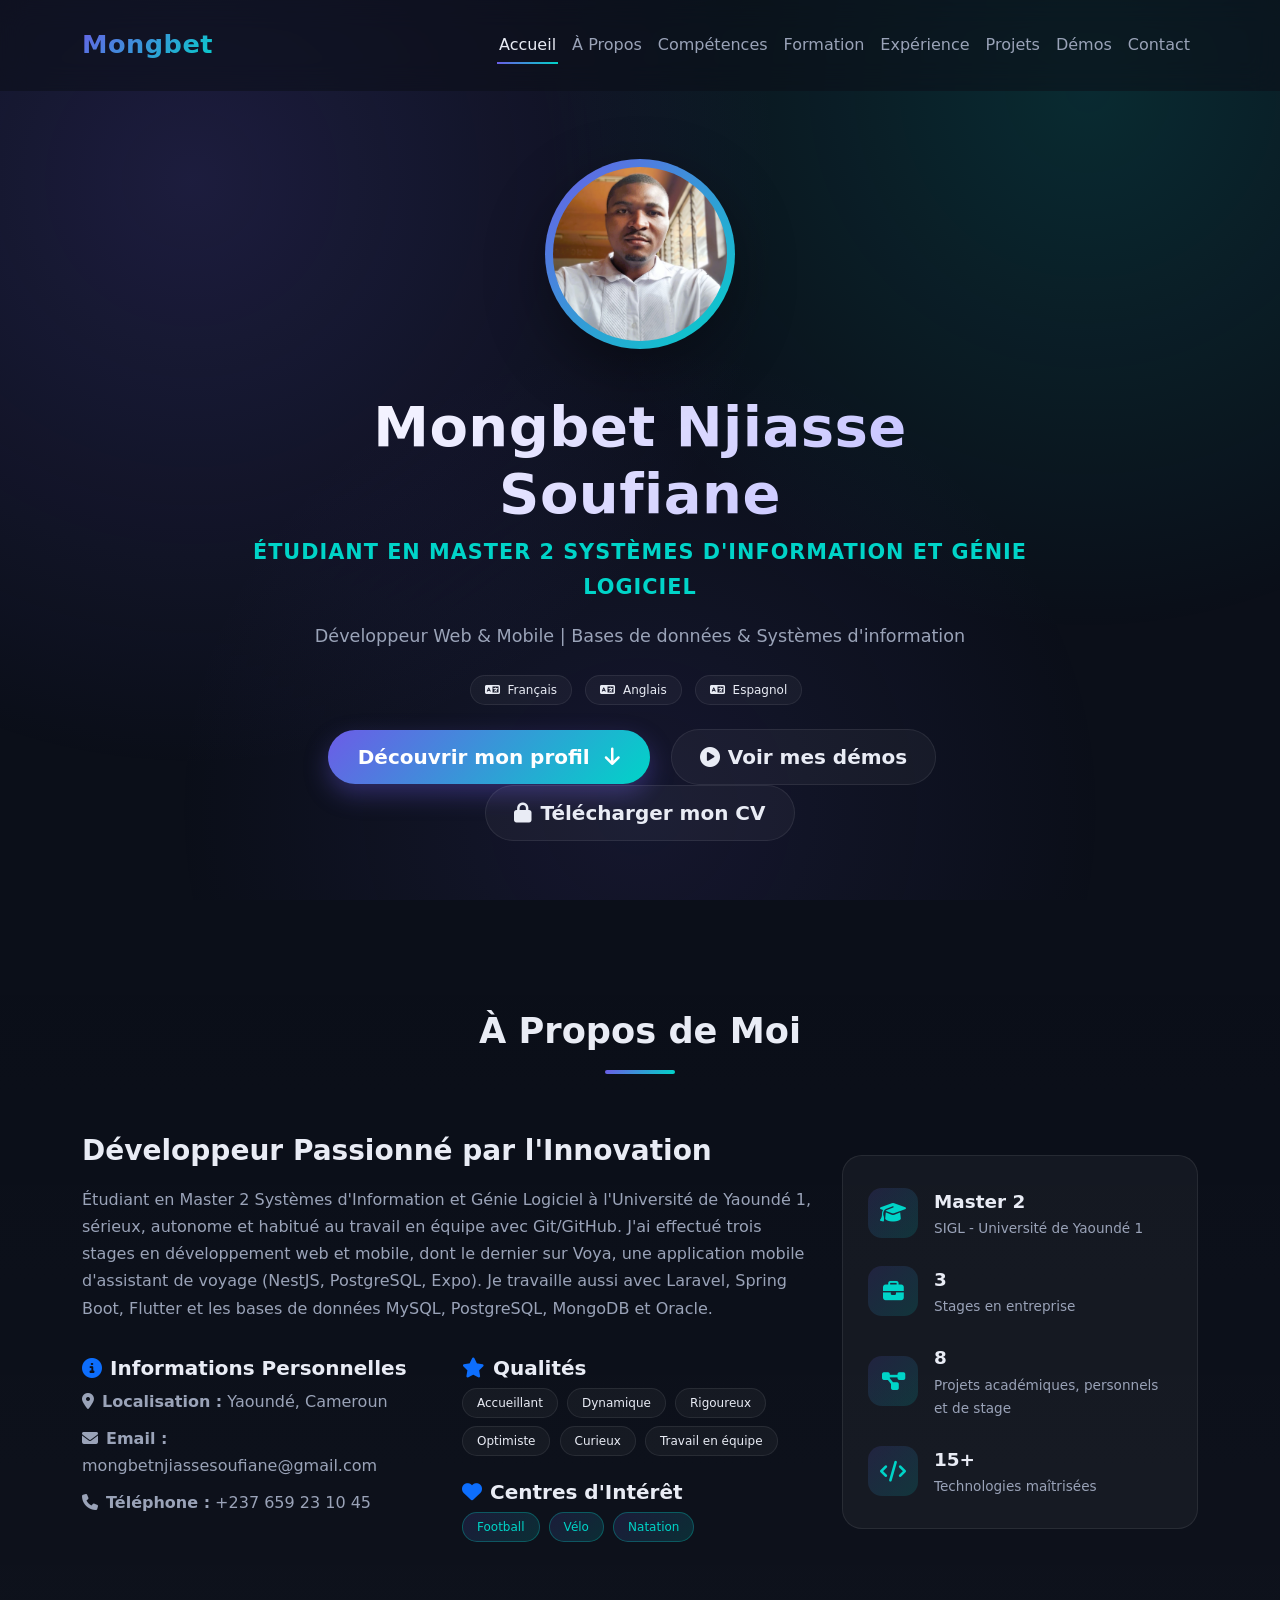
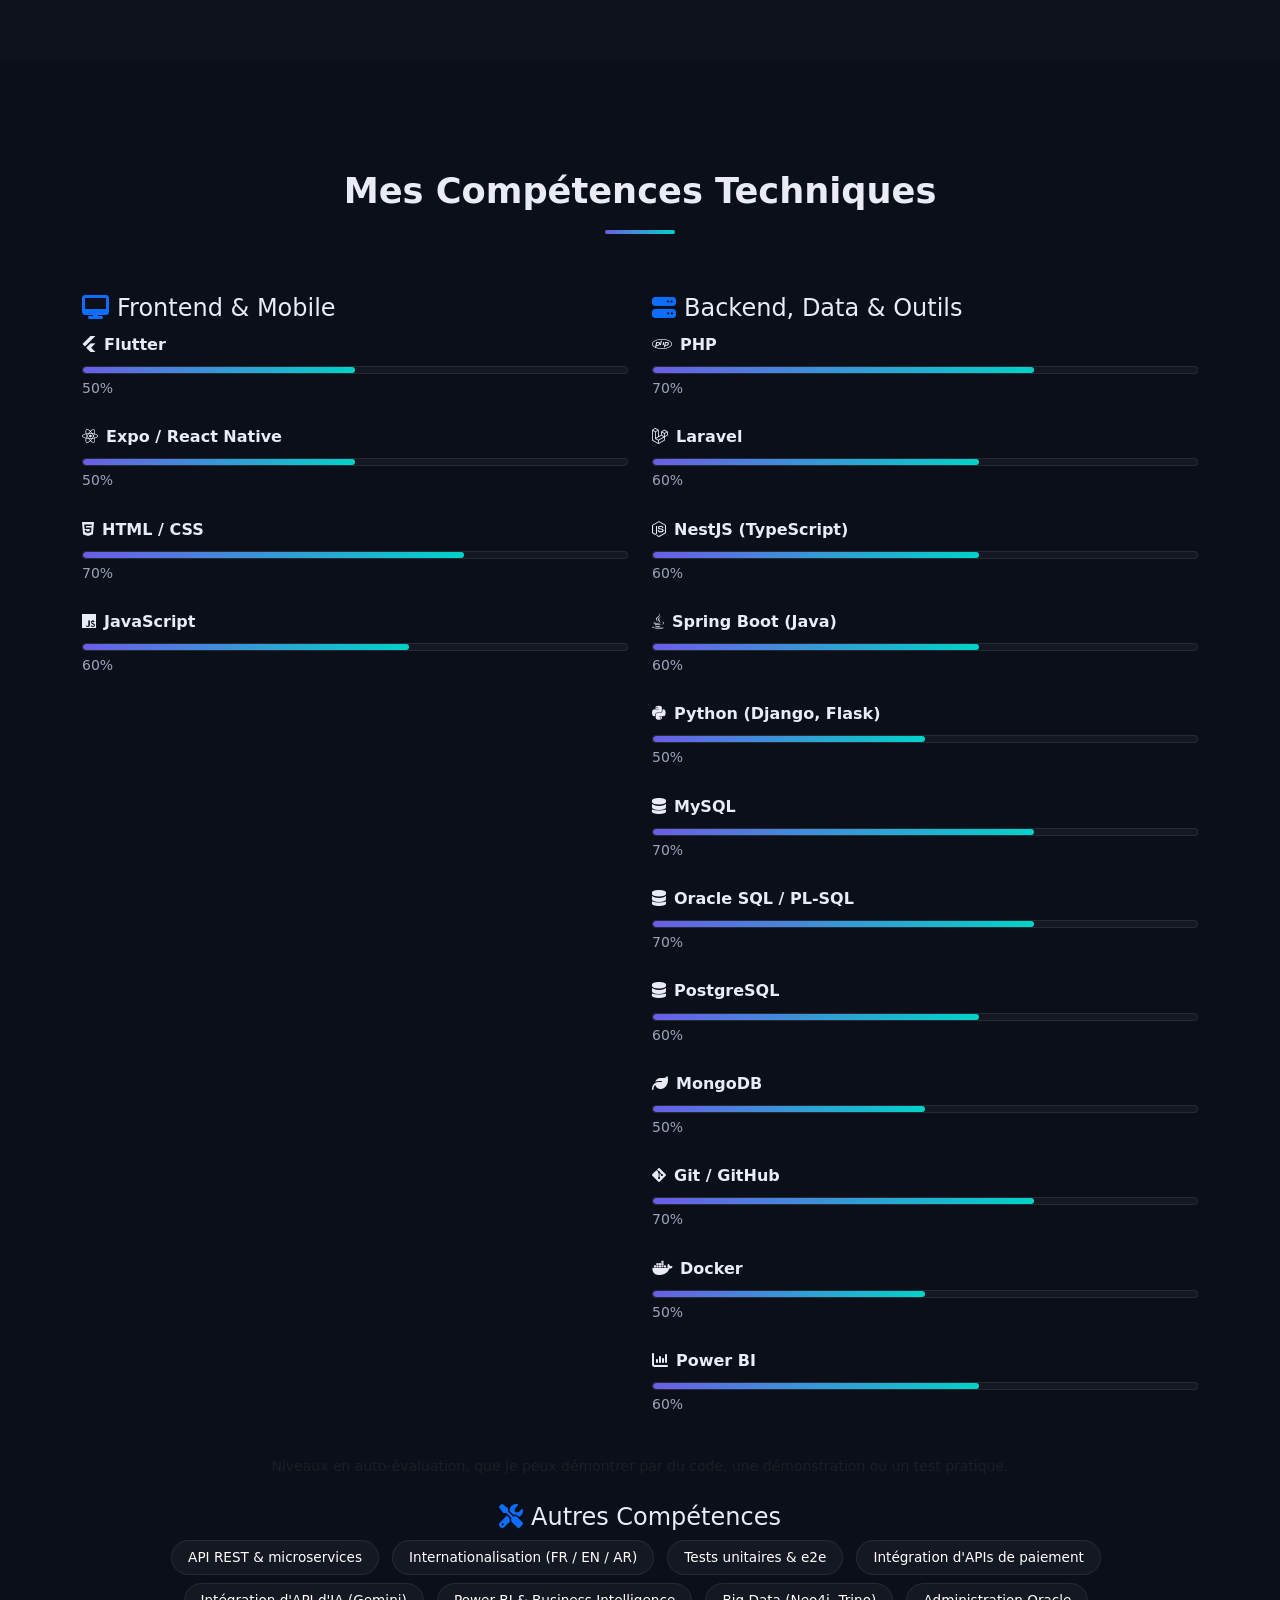
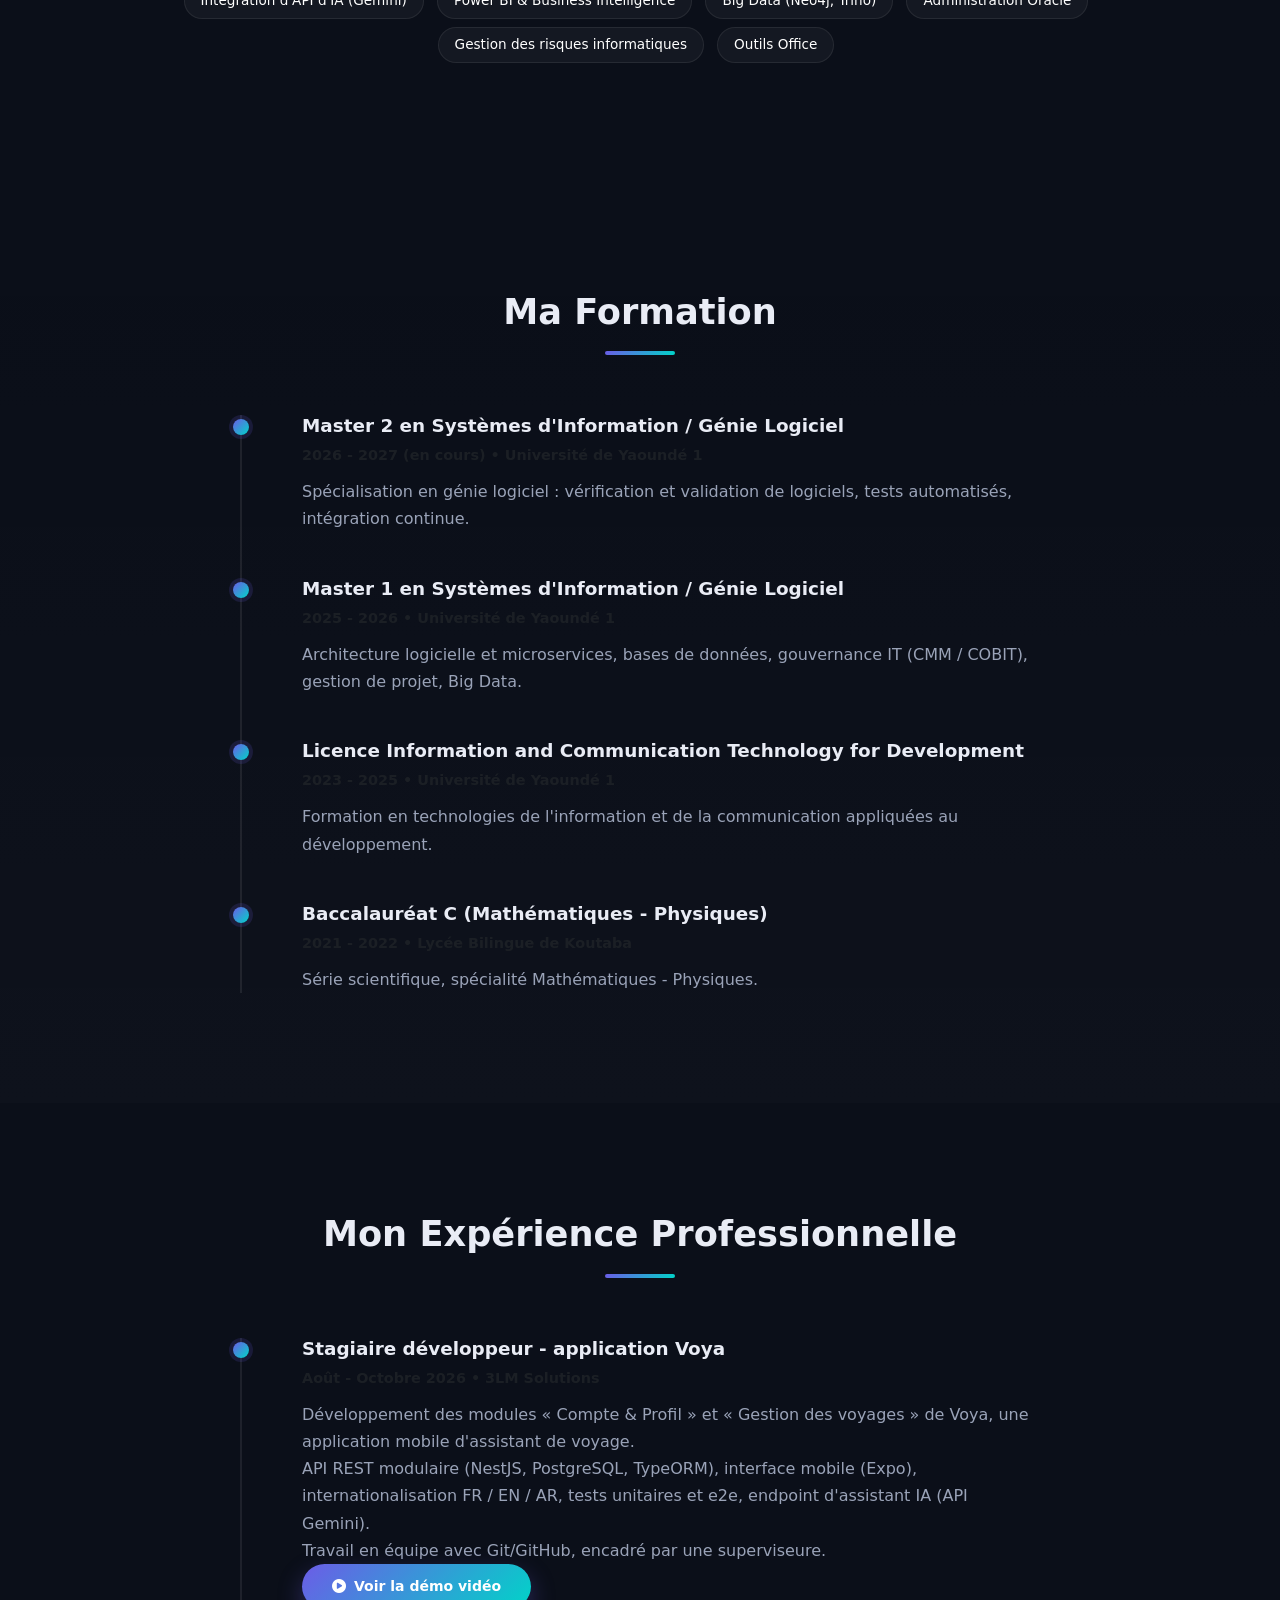
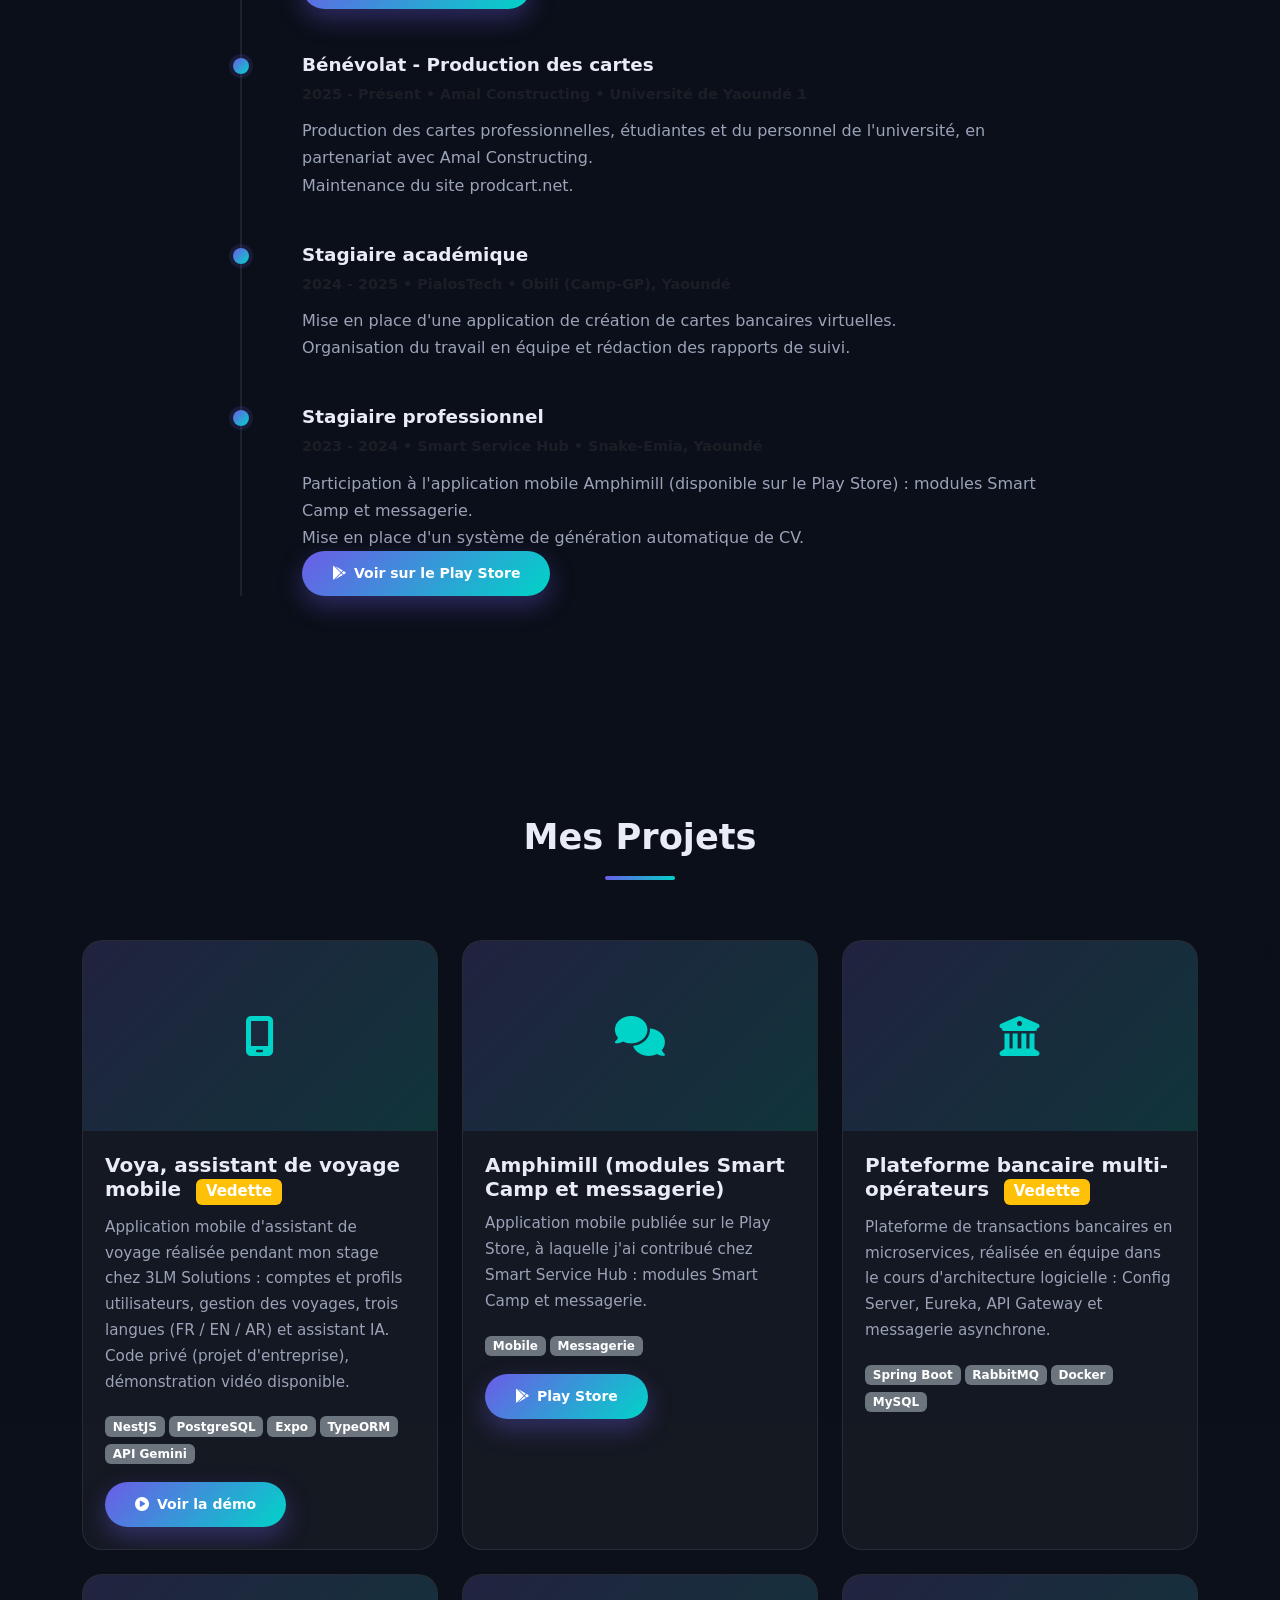
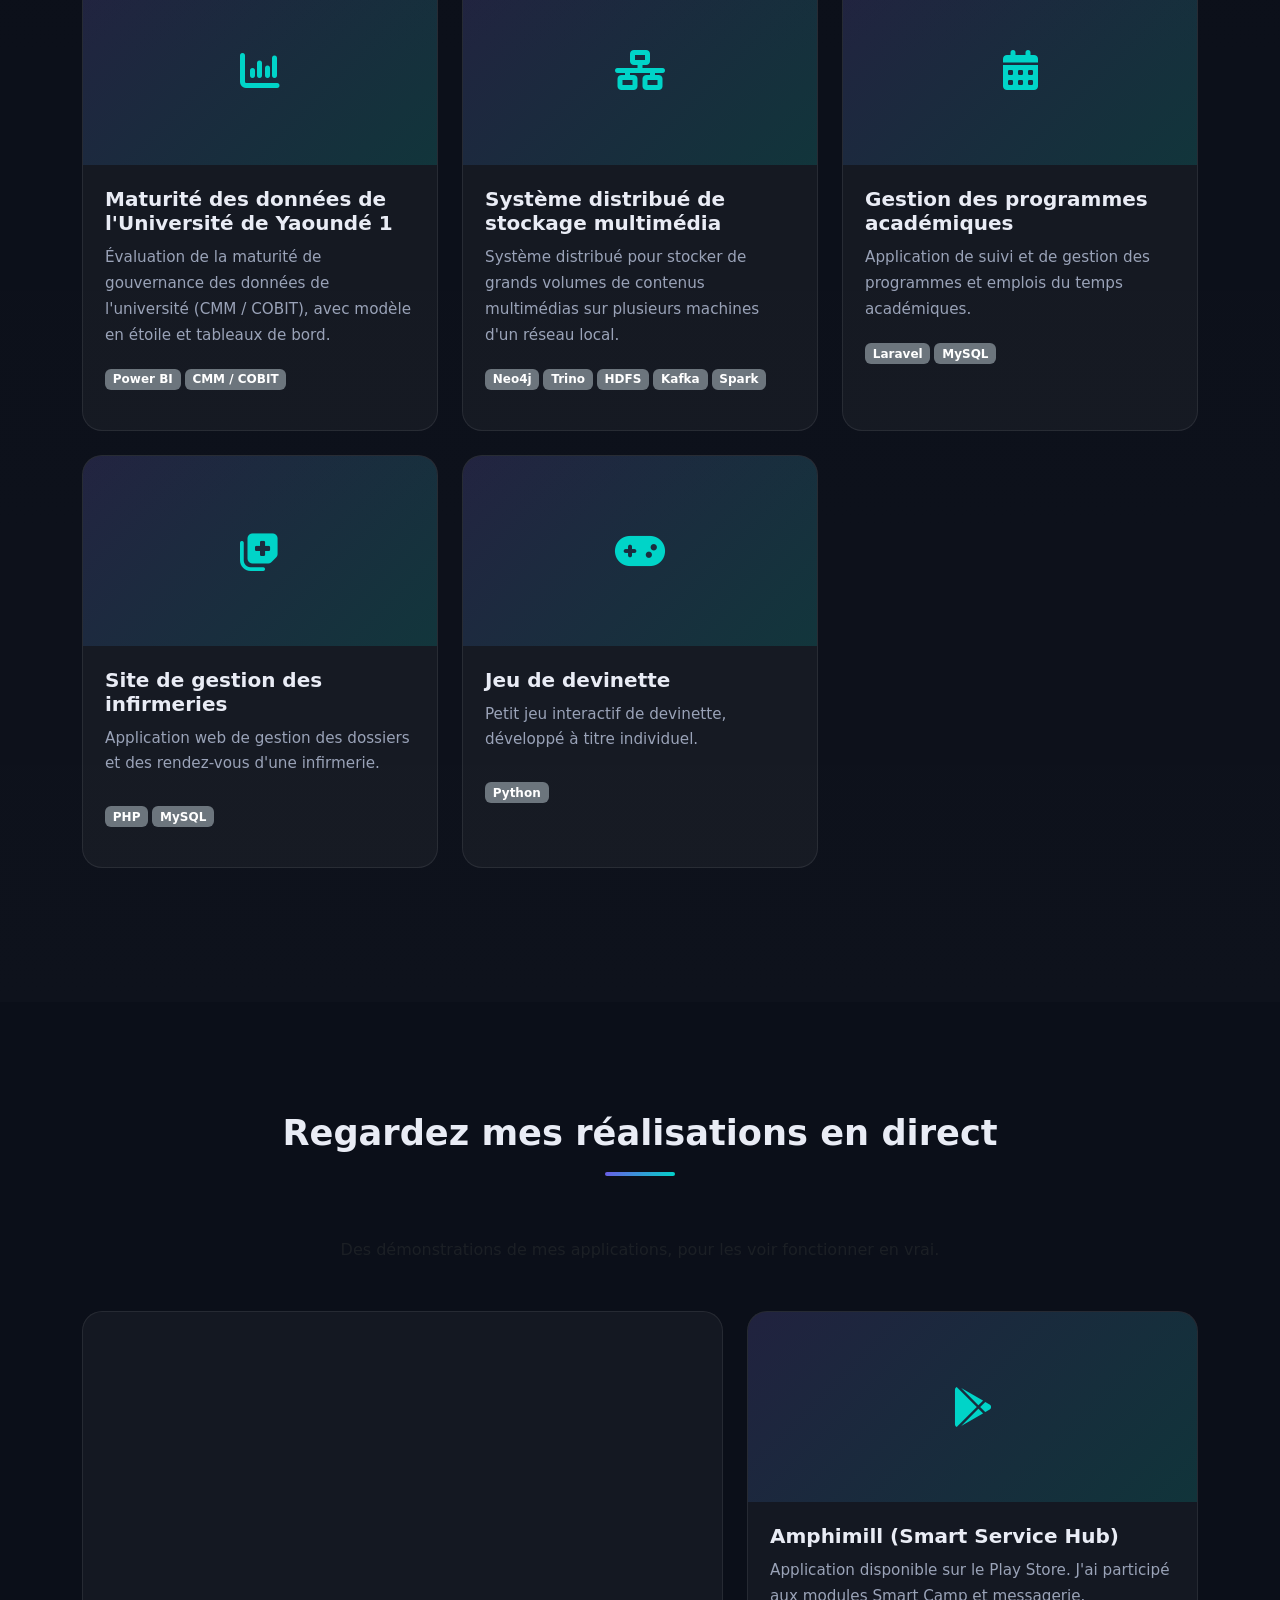
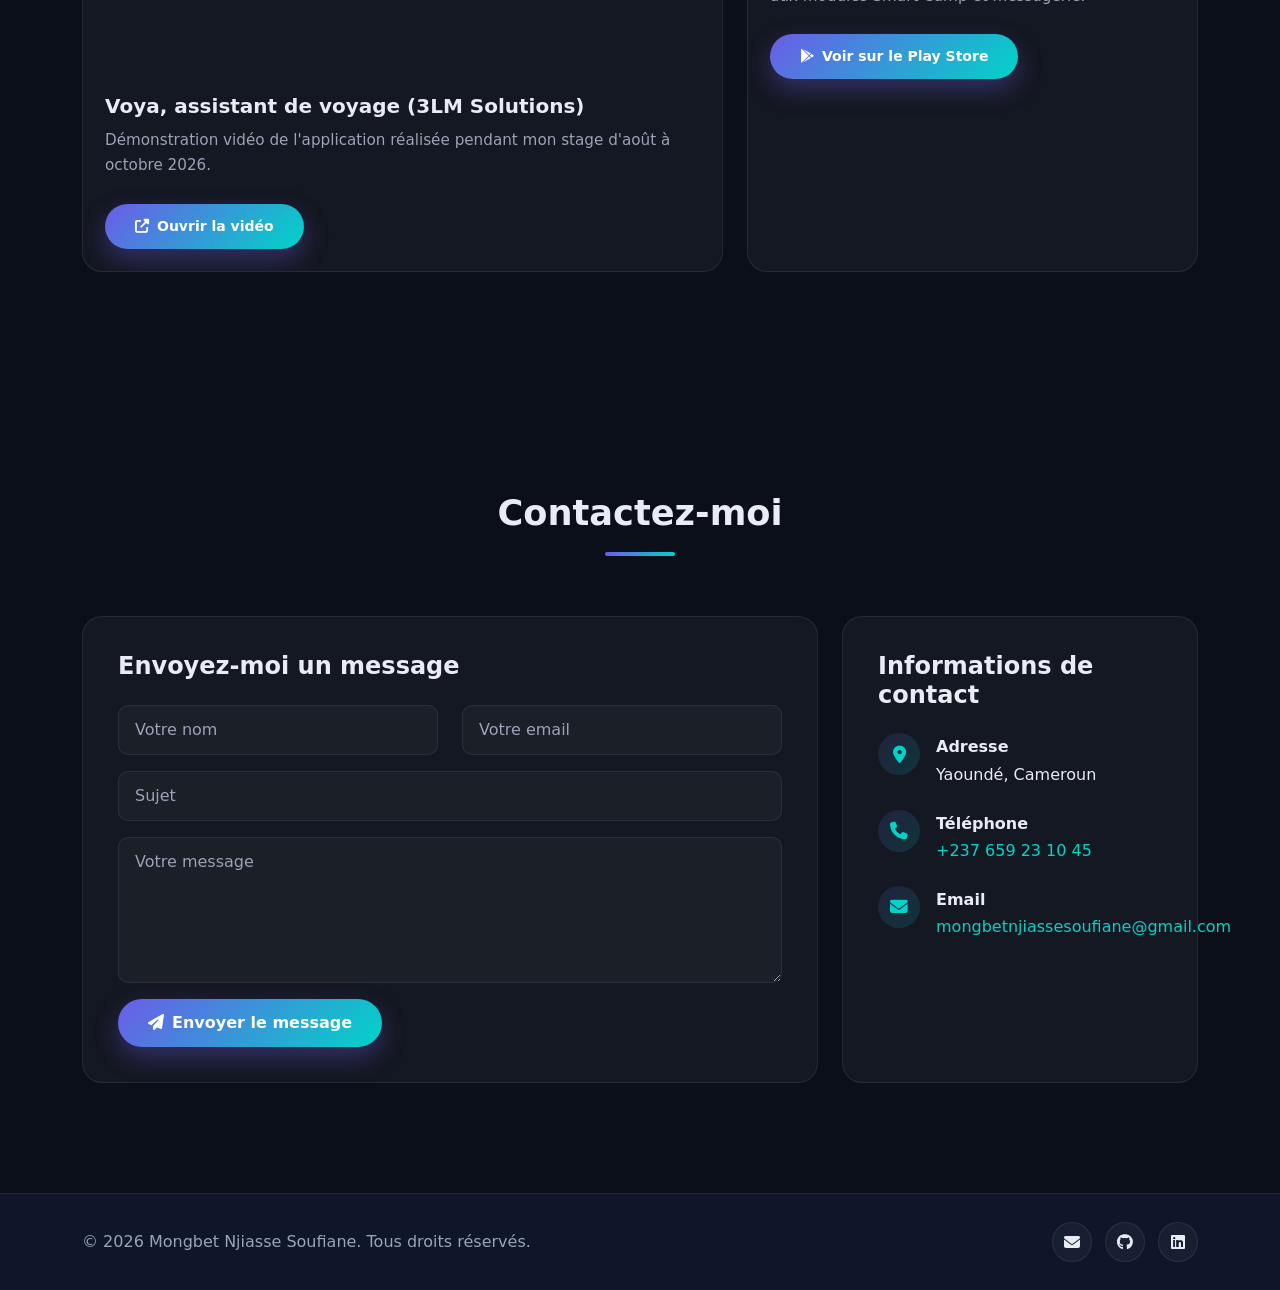
==== commit 6e5fb7c3: "Add files via upload" ====
--- a/index.html
+++ b/index.html
@@ -4,9 +4,9 @@
     <meta charset="UTF-8">
     <meta name="viewport" content="width=device-width, initial-scale=1.0">
     <title>Mongbet Njiasse Soufiane - Portfolio</title>
-    <meta name="description" content="Portfolio de Mongbet Njiasse Soufiane, étudiant en Master Systèmes d'Information et Génie Logiciel, développeur web et mobile (Flutter, Laravel, Spring Boot) et bases de données.">
+    <meta name="description" content="Portfolio de Mongbet Njiasse Soufiane, étudiant en Master 2 Systèmes d'Information et Génie Logiciel, développeur web et mobile (NestJS, Expo, Flutter, Laravel, Spring Boot) et bases de données.">
     <meta property="og:title" content="Mongbet Njiasse Soufiane - Portfolio">
-    <meta property="og:description" content="Étudiant en Master Systèmes d'Information et Génie Logiciel. Développement web et mobile, bases de données, Power BI et Big Data.">
+    <meta property="og:description" content="Étudiant en Master 2 SI/GL, 3 stages en développement web et mobile (Voya, Amphimill). Bases de données, Power BI et Big Data.">
     <meta property="og:type" content="website">
     <link href="https://cdnjs.cloudflare.com/ajax/libs/bootstrap/5.3.0/css/bootstrap.min.css" rel="stylesheet">
     <link href="https://cdnjs.cloudflare.com/ajax/libs/font-awesome/6.4.0/css/all.min.css" rel="stylesheet">
@@ -44,7 +44,7 @@
             <div class="hero-content text-center">
                 <img src="assets/images/profile.jpg" alt="Mongbet Njiasse Soufiane" class="profile-img mb-4">
                 <h1 class="display-4 fw-bold">Mongbet Njiasse Soufiane</h1>
-                <p class="lead">Étudiant en Master Informatique (SIGL)</p>
+                <p class="lead">Étudiant en Master 2 Systèmes d'Information et Génie Logiciel</p>
                 <p class="mb-4">Développeur Web &amp; Mobile | Bases de données &amp; Systèmes d'information</p>
                 <div class="languages mb-4">
                     <span class="badge bg-primary me-2"><i class="fas fa-language me-1"></i> Français</span>
@@ -55,6 +55,9 @@
                     <button class="btn btn-custom btn-lg me-3" onclick="scrollToSection('about')">
                         Découvrir mon profil <i class="fas fa-arrow-down ms-2"></i>
                     </button>
+                    <a href="#demos" class="btn btn-outline-light btn-lg me-3">
+                        <i class="fas fa-circle-play me-2"></i>Voir mes démos
+                    </a>
                     <button type="button" class="btn btn-outline-light btn-lg" data-bs-toggle="modal" data-bs-target="#cvModal">
                         <i class="fas fa-lock me-2"></i>Télécharger mon CV
                     </button>
@@ -70,7 +73,7 @@
                 <div class="col-lg-8">
                     <div class="about-text">
                         <h3>Développeur Passionné par l'Innovation</h3>
-                        <p>Étudiant en Master 2 Systèmes d&#x27;Information et Génie Logiciel à l&#x27;Université de Yaoundé 1, déterminé, sérieux et autonome. Développeur full-stack passionné, avec une expérience pratique en développement web et mobile (Laravel, Flutter, Spring Boot), en bases de données (MySQL, MongoDB, Oracle) et en gestion de projets informatiques.</p>
+                        <p>Étudiant en Master 2 Systèmes d'Information et Génie Logiciel à l'Université de Yaoundé 1, sérieux, autonome et habitué au travail en équipe avec Git/GitHub. J'ai effectué trois stages en développement web et mobile, dont le dernier sur Voya, une application mobile d'assistant de voyage (NestJS, PostgreSQL, Expo). Je travaille aussi avec Laravel, Spring Boot, Flutter et les bases de données MySQL, PostgreSQL, MongoDB et Oracle.</p>
                         <div class="row mt-4">
                             <div class="col-md-6">
                                 <h5><i class="fas fa-info-circle text-primary me-2"></i>Informations Personnelles</h5>
@@ -92,9 +95,9 @@
                                 </div>
                                 <h5 class="mt-3"><i class="fas fa-heart text-primary me-2"></i>Centres d'Intérêt</h5>
                                 <div class="interests">
-                                    <span class="badge bg-info me-1 mb-2">Lecture</span>
-                                    <span class="badge bg-info me-1 mb-2">Sports</span>
-                                    <span class="badge bg-info me-1 mb-2">Musique</span>
+                                    <span class="badge bg-info me-1 mb-2">Football</span>
+                                    <span class="badge bg-info me-1 mb-2">Vélo</span>
+                                    <span class="badge bg-info me-1 mb-2">Natation</span>
                                 </div>
                             </div>
                         </div>
@@ -103,9 +106,9 @@
                 <div class="col-lg-4">
                     <div class="stats-card">
                         <div class="stat-item"><i class="fas fa-graduation-cap"></i><div><span class="stat-number">Master 2</span><span class="stat-label">SIGL - Université de Yaoundé 1</span></div></div>
-                        <div class="stat-item"><i class="fas fa-briefcase"></i><div><span class="stat-number">3+</span><span class="stat-label">Stages &amp; expériences professionnelles</span></div></div>
-                        <div class="stat-item"><i class="fas fa-diagram-project"></i><div><span class="stat-number">6+</span><span class="stat-label">Projets académiques réalisés</span></div></div>
-                        <div class="stat-item"><i class="fas fa-code"></i><div><span class="stat-number">10+</span><span class="stat-label">Technologies maîtrisées</span></div></div>
+                        <div class="stat-item"><i class="fas fa-briefcase"></i><div><span class="stat-number">3</span><span class="stat-label">Stages en entreprise</span></div></div>
+                        <div class="stat-item"><i class="fas fa-diagram-project"></i><div><span class="stat-number">8</span><span class="stat-label">Projets académiques, personnels et de stage</span></div></div>
+                        <div class="stat-item"><i class="fas fa-code"></i><div><span class="stat-number">15+</span><span class="stat-label">Technologies maîtrisées</span></div></div>
                     </div>
                 </div>
             </div>
@@ -120,72 +123,104 @@
                     <h4><i class="fas fa-desktop text-primary me-2"></i>Frontend &amp; Mobile</h4>
                     <div class="skill-item">
                         <div class="skill-name"><i class="fab fa-flutter me-2"></i>Flutter</div>
-                        <div class="progress"><div class="progress-bar" data-width="85" style="width: 0%"></div></div>
-                        <small>85%</small>
+                        <div class="progress"><div class="progress-bar" data-width="50" style="width: 0%"></div></div>
+                        <small>50%</small>
+                    </div>
+                    <div class="skill-item">
+                        <div class="skill-name"><i class="fab fa-react me-2"></i>Expo / React Native</div>
+                        <div class="progress"><div class="progress-bar" data-width="50" style="width: 0%"></div></div>
+                        <small>50%</small>
+                    </div>
+                    <div class="skill-item">
+                        <div class="skill-name"><i class="fab fa-html5 me-2"></i>HTML / CSS</div>
+                        <div class="progress"><div class="progress-bar" data-width="70" style="width: 0%"></div></div>
+                        <small>70%</small>
+                    </div>
+                    <div class="skill-item">
+                        <div class="skill-name"><i class="fab fa-js me-2"></i>JavaScript</div>
+                        <div class="progress"><div class="progress-bar" data-width="60" style="width: 0%"></div></div>
+                        <small>60%</small>
                     </div>
                 </div>
                 <div class="col-lg-6 fade-in">
-                    <h4><i class="fas fa-server text-primary me-2"></i>Backend, Data &amp; Autres</h4>
+                    <h4><i class="fas fa-server text-primary me-2"></i>Backend, Data &amp; Outils</h4>
+                    <div class="skill-item">
+                        <div class="skill-name"><i class="fab fa-php me-2"></i>PHP</div>
+                        <div class="progress"><div class="progress-bar" data-width="70" style="width: 0%"></div></div>
+                        <small>70%</small>
+                    </div>
                     <div class="skill-item">
                         <div class="skill-name"><i class="fab fa-laravel me-2"></i>Laravel</div>
-                        <div class="progress"><div class="progress-bar" data-width="85" style="width: 0%"></div></div>
-                        <small>85%</small>
+                        <div class="progress"><div class="progress-bar" data-width="60" style="width: 0%"></div></div>
+                        <small>60%</small>
+                    </div>
+                    <div class="skill-item">
+                        <div class="skill-name"><i class="fab fa-node-js me-2"></i>NestJS (TypeScript)</div>
+                        <div class="progress"><div class="progress-bar" data-width="60" style="width: 0%"></div></div>
+                        <small>60%</small>
+                    </div>
+                    <div class="skill-item">
+                        <div class="skill-name"><i class="fab fa-java me-2"></i>Spring Boot (Java)</div>
+                        <div class="progress"><div class="progress-bar" data-width="60" style="width: 0%"></div></div>
+                        <small>60%</small>
+                    </div>
+                    <div class="skill-item">
+                        <div class="skill-name"><i class="fab fa-python me-2"></i>Python (Django, Flask)</div>
+                        <div class="progress"><div class="progress-bar" data-width="50" style="width: 0%"></div></div>
+                        <small>50%</small>
                     </div>
                     <div class="skill-item">
                         <div class="skill-name"><i class="fas fa-database me-2"></i>MySQL</div>
-                        <div class="progress"><div class="progress-bar" data-width="85" style="width: 0%"></div></div>
-                        <small>85%</small>
-                    </div>
-                    <div class="skill-item">
-                        <div class="skill-name"><i class="fab fa-php me-2"></i>PHP</div>
-                        <div class="progress"><div class="progress-bar" data-width="80" style="width: 0%"></div></div>
-                        <small>80%</small>
-                    </div>
-                    <div class="skill-item">
-                        <div class="skill-name"><i class="fas fa-leaf me-2"></i>Spring Boot</div>
-                        <div class="progress"><div class="progress-bar" data-width="75" style="width: 0%"></div></div>
-                        <small>75%</small>
-                    </div>
-                    <div class="skill-item">
-                        <div class="skill-name"><i class="fab fa-java me-2"></i>Java</div>
-                        <div class="progress"><div class="progress-bar" data-width="75" style="width: 0%"></div></div>
-                        <small>75%</small>
-                    </div>
-                    <div class="skill-item">
-                        <div class="skill-name"><i class="fab fa-python me-2"></i>Python / Django</div>
-                        <div class="progress"><div class="progress-bar" data-width="75" style="width: 0%"></div></div>
-                        <small>75%</small>
+                        <div class="progress"><div class="progress-bar" data-width="70" style="width: 0%"></div></div>
+                        <small>70%</small>
+                    </div>
+                    <div class="skill-item">
+                        <div class="skill-name"><i class="fas fa-database me-2"></i>Oracle SQL / PL-SQL</div>
+                        <div class="progress"><div class="progress-bar" data-width="70" style="width: 0%"></div></div>
+                        <small>70%</small>
+                    </div>
+                    <div class="skill-item">
+                        <div class="skill-name"><i class="fas fa-database me-2"></i>PostgreSQL</div>
+                        <div class="progress"><div class="progress-bar" data-width="60" style="width: 0%"></div></div>
+                        <small>60%</small>
                     </div>
                     <div class="skill-item">
                         <div class="skill-name"><i class="fas fa-leaf me-2"></i>MongoDB</div>
-                        <div class="progress"><div class="progress-bar" data-width="75" style="width: 0%"></div></div>
-                        <small>75%</small>
-                    </div>
-                    <div class="skill-item">
-                        <div class="skill-name"><i class="fas fa-database me-2"></i>Oracle</div>
-                        <div class="progress"><div class="progress-bar" data-width="75" style="width: 0%"></div></div>
-                        <small>75%</small>
-                    </div>
-                    <div class="skill-item">
-                        <div class="skill-name"><i class="fas fa-code me-2"></i>C / C++</div>
-                        <div class="progress"><div class="progress-bar" data-width="65" style="width: 0%"></div></div>
-                        <small>65%</small>
-                    </div>
-                </div>
-            </div>
+                        <div class="progress"><div class="progress-bar" data-width="50" style="width: 0%"></div></div>
+                        <small>50%</small>
+                    </div>
+                    <div class="skill-item">
+                        <div class="skill-name"><i class="fab fa-git-alt me-2"></i>Git / GitHub</div>
+                        <div class="progress"><div class="progress-bar" data-width="70" style="width: 0%"></div></div>
+                        <small>70%</small>
+                    </div>
+                    <div class="skill-item">
+                        <div class="skill-name"><i class="fab fa-docker me-2"></i>Docker</div>
+                        <div class="progress"><div class="progress-bar" data-width="50" style="width: 0%"></div></div>
+                        <small>50%</small>
+                    </div>
+                    <div class="skill-item">
+                        <div class="skill-name"><i class="fas fa-chart-column me-2"></i>Power BI</div>
+                        <div class="progress"><div class="progress-bar" data-width="60" style="width: 0%"></div></div>
+                        <small>60%</small>
+                    </div>
+                </div>
+            </div>
+            <p class="text-center text-muted small mt-3 fade-in">Niveaux en auto-évaluation, que je peux démontrer par du code, une démonstration ou un test pratique.</p>
             <div class="row mt-4">
                 <div class="col-12 text-center fade-in">
                     <h4><i class="fas fa-tools text-primary me-2"></i>Autres Compétences</h4>
                     <div class="other-skills">
-                        <span class="badge bg-primary me-2 mb-2">Conception de sites web</span>
-                        <span class="badge bg-primary me-2 mb-2">Développement d&#x27;applications mobile</span>
-                        <span class="badge bg-primary me-2 mb-2">Outils Office</span>
-                        <span class="badge bg-primary me-2 mb-2">Gestion des risques informatiques</span>
-                        <span class="badge bg-primary me-2 mb-2">Intégration d&#x27;APIs de paiement</span>
+                        <span class="badge bg-primary me-2 mb-2">API REST &amp; microservices</span>
+                        <span class="badge bg-primary me-2 mb-2">Internationalisation (FR / EN / AR)</span>
+                        <span class="badge bg-primary me-2 mb-2">Tests unitaires &amp; e2e</span>
+                        <span class="badge bg-primary me-2 mb-2">Intégration d'APIs de paiement</span>
+                        <span class="badge bg-primary me-2 mb-2">Intégration d'API d'IA (Gemini)</span>
                         <span class="badge bg-primary me-2 mb-2">Power BI &amp; Business Intelligence</span>
                         <span class="badge bg-primary me-2 mb-2">Big Data (Neo4j, Trino)</span>
-                        <span class="badge bg-primary me-2 mb-2">Administration de bases de données Oracle</span>
-                        <span class="badge bg-primary me-2 mb-2">Microservices avec Docker</span>
+                        <span class="badge bg-primary me-2 mb-2">Administration Oracle</span>
+                        <span class="badge bg-primary me-2 mb-2">Gestion des risques informatiques</span>
+                        <span class="badge bg-primary me-2 mb-2">Outils Office</span>
                     </div>
                 </div>
             </div>
@@ -197,19 +232,19 @@
             <h2 class="section-title fade-in">Ma Formation</h2>
             <div class="timeline fade-in">
                 <div class="timeline-item">
-                    <h4>Master 1 en Systèmes d&#x27;Information / Génie Logiciel</h4>
+                    <h4>Master 2 en Systèmes d'Information / Génie Logiciel</h4>
+                    <span class="text-muted">2026 - 2027 (en cours) • Université de Yaoundé 1</span>
+                    <p>Spécialisation en génie logiciel : vérification et validation de logiciels, tests automatisés, intégration continue.</p>
+                </div>
+                <div class="timeline-item">
+                    <h4>Master 1 en Systèmes d'Information / Génie Logiciel</h4>
                     <span class="text-muted">2025 - 2026 • Université de Yaoundé 1</span>
-                    <p>Formation avancée en systèmes d&#x27;information et génie logiciel : architecture logicielle, bases de données, gouvernance IT, gestion de projet, Big Data.</p>
-                </div>
-                                <div class="timeline-item">
-                    <h4>Master 2 en Systèmes d&#x27;Information / Génie Logiciel</h4>
-                    <span class="text-muted">2026 - 2027 • Université de Yaoundé 1</span>
-                    <p>Formation avancée en systèmes d&#x27;information et génie logiciel : architecture logicielle, bases de données, gouvernance IT, gestion de projet, Big Data.</p>
+                    <p>Architecture logicielle et microservices, bases de données, gouvernance IT (CMM / COBIT), gestion de projet, Big Data.</p>
                 </div>
                 <div class="timeline-item">
                     <h4>Licence Information and Communication Technology for Development</h4>
                     <span class="text-muted">2023 - 2025 • Université de Yaoundé 1</span>
-                    <p>Formation en technologies de l&#x27;information et de la communication appliquées au développement.</p>
+                    <p>Formation en technologies de l'information et de la communication appliquées au développement.</p>
                 </div>
                 <div class="timeline-item">
                     <h4>Baccalauréat C (Mathématiques - Physiques)</h4>
@@ -225,19 +260,26 @@
             <h2 class="section-title fade-in">Mon Expérience Professionnelle</h2>
             <div class="timeline fade-in">
                 <div class="timeline-item">
+                    <h4>Stagiaire développeur - application Voya</h4>
+                    <span class="text-muted">Août - Octobre 2026 • 3LM Solutions</span>
+                    <p>Développement des modules « Compte &amp; Profil » et « Gestion des voyages » de Voya, une application mobile d'assistant de voyage.<br>API REST modulaire (NestJS, PostgreSQL, TypeORM), interface mobile (Expo), internationalisation FR / EN / AR, tests unitaires et e2e, endpoint d'assistant IA (API Gemini).<br>Travail en équipe avec Git/GitHub, encadré par une superviseure.</p>
+                    <a href="https://www.loom.com/share/633e99661c91419385959bf926852965" target="_blank" rel="noopener" class="btn btn-sm btn-custom"><i class="fas fa-circle-play me-2"></i>Voir la démo vidéo</a>
+                </div>
+                <div class="timeline-item">
                     <h4>Bénévolat - Production des cartes</h4>
                     <span class="text-muted">2025 - Présent • Amal Constructing • Université de Yaoundé 1</span>
-                    <p>Agent chargé de la production des cartes en partenariat avec l&#x27;Université de Yaoundé 1.<br>Responsable de l&#x27;établissement des cartes professionnelles, étudiantes et du personnel universitaire.<br>Maintenance du site prodcart.net.</p>
+                    <p>Production des cartes professionnelles, étudiantes et du personnel de l'université, en partenariat avec Amal Constructing.<br>Maintenance du site prodcart.net.</p>
                 </div>
                 <div class="timeline-item">
                     <h4>Stagiaire académique</h4>
                     <span class="text-muted">2024 - 2025 • PialosTech • Obili (Camp-GP), Yaoundé</span>
-                    <p>Mise en place d&#x27;une application de création de cartes bancaires virtuelles.<br>Organisation du travail en équipe et établissement des rapports de suivi.</p>
+                    <p>Mise en place d'une application de création de cartes bancaires virtuelles.<br>Organisation du travail en équipe et rédaction des rapports de suivi.</p>
                 </div>
                 <div class="timeline-item">
                     <h4>Stagiaire professionnel</h4>
                     <span class="text-muted">2023 - 2024 • Smart Service Hub • Snake-Emia, Yaoundé</span>
-                    <p>Réalisation d&#x27;un module de messagerie sur l&#x27;application Amphi-mil.<br>Mise en place d&#x27;un système de génération automatique de CV.</p>
+                    <p>Participation à l'application mobile Amphimill (disponible sur le Play Store) : modules Smart Camp et messagerie.<br>Mise en place d'un système de génération automatique de CV.</p>
+                    <a href="https://play.google.com/store/search?q=amphimill&amp;c=apps" target="_blank" rel="noopener" class="btn btn-sm btn-custom"><i class="fab fa-google-play me-2"></i>Voir sur le Play Store</a>
                 </div>
             </div>
         </div>
@@ -247,62 +289,84 @@
         <div class="container">
             <h2 class="section-title fade-in">Mes Projets</h2>
             <div class="row">
-                <div class="col-md-4 fade-in">
-                    <div class="project-card">
-                        <div class="project-img project-img-placeholder d-flex align-items-center justify-content-center"><i class="fas fa-code"></i></div>
-                        <div class="project-content">
-                            <h5>Système de transaction bancaire multi-opérateurs <span class="badge bg-warning ms-2">Vedette</span></h5>
-                            <p>Plateforme permettant de gérer des transactions bancaires entre plusieurs opérateurs, réalisée en équipe.</p>
-                            <div class="mb-3"><span class="badge bg-secondary me-1">Spring Boot</span><span class="badge bg-secondary me-1">MySQL</span><span class="badge bg-secondary me-1">Docker</span></div>
-                        </div>
-                    </div>
-                </div>
-                <div class="col-md-4 fade-in">
-                    <div class="project-card">
-                        <div class="project-img project-img-placeholder d-flex align-items-center justify-content-center"><i class="fas fa-code"></i></div>
-                        <div class="project-content">
-                            <h5>Maturité des données de l&#x27;Université de Yaoundé 1</h5>
-                            <p>Analyse et étude de la maturité des données de l&#x27;université, avec des tableaux de bord de visualisation.</p>
-                            <div class="mb-3"><span class="badge bg-secondary me-1">Power BI</span></div>
-                        </div>
-                    </div>
-                </div>
-                <div class="col-md-4 fade-in">
-                    <div class="project-card">
-                        <div class="project-img project-img-placeholder d-flex align-items-center justify-content-center"><i class="fas fa-code"></i></div>
-                        <div class="project-content">
-                            <h5>Système distribué de stockage multimédia</h5>
-                            <p>Conception d&#x27;un système distribué capable de stocker de grandes masses de médias.</p>
-                            <div class="mb-3"><span class="badge bg-secondary me-1">Neo4j</span><span class="badge bg-secondary me-1">Trino</span><span class="badge bg-secondary me-1">Big Data</span></div>
-                        </div>
-                    </div>
-                </div>
-                <div class="col-md-4 fade-in">
-                    <div class="project-card">
-                        <div class="project-img project-img-placeholder d-flex align-items-center justify-content-center"><i class="fas fa-code"></i></div>
-                        <div class="project-content">
-                            <h5>Application de gestion des programmes académiques</h5>
+                <div class="col-md-4 mb-4 fade-in">
+                    <div class="project-card h-100">
+                        <div class="project-img project-img-placeholder d-flex align-items-center justify-content-center"><i class="fas fa-mobile-screen"></i></div>
+                        <div class="project-content">
+                            <h5>Voya, assistant de voyage mobile <span class="badge bg-warning ms-2">Vedette</span></h5>
+                            <p>Application mobile d'assistant de voyage réalisée pendant mon stage chez 3LM Solutions : comptes et profils utilisateurs, gestion des voyages, trois langues (FR / EN / AR) et assistant IA. Code privé (projet d'entreprise), démonstration vidéo disponible.</p>
+                            <div class="mb-3"><span class="badge bg-secondary me-1">NestJS</span><span class="badge bg-secondary me-1">PostgreSQL</span><span class="badge bg-secondary me-1">Expo</span><span class="badge bg-secondary me-1">TypeORM</span><span class="badge bg-secondary me-1">API Gemini</span></div>
+                            <a href="https://www.loom.com/share/633e99661c91419385959bf926852965" target="_blank" rel="noopener" class="btn btn-sm btn-custom"><i class="fas fa-circle-play me-2"></i>Voir la démo</a>
+                        </div>
+                    </div>
+                </div>
+                <div class="col-md-4 mb-4 fade-in">
+                    <div class="project-card h-100">
+                        <div class="project-img project-img-placeholder d-flex align-items-center justify-content-center"><i class="fas fa-comments"></i></div>
+                        <div class="project-content">
+                            <h5>Amphimill (modules Smart Camp et messagerie) </h5>
+                            <p>Application mobile publiée sur le Play Store, à laquelle j'ai contribué chez Smart Service Hub : modules Smart Camp et messagerie.</p>
+                            <div class="mb-3"><span class="badge bg-secondary me-1">Mobile</span><span class="badge bg-secondary me-1">Messagerie</span></div>
+                            <a href="https://play.google.com/store/search?q=amphimill&amp;c=apps" target="_blank" rel="noopener" class="btn btn-sm btn-custom"><i class="fab fa-google-play me-2"></i>Play Store</a>
+                        </div>
+                    </div>
+                </div>
+                <div class="col-md-4 mb-4 fade-in">
+                    <div class="project-card h-100">
+                        <div class="project-img project-img-placeholder d-flex align-items-center justify-content-center"><i class="fas fa-building-columns"></i></div>
+                        <div class="project-content">
+                            <h5>Plateforme bancaire multi-opérateurs <span class="badge bg-warning ms-2">Vedette</span></h5>
+                            <p>Plateforme de transactions bancaires en microservices, réalisée en équipe dans le cours d'architecture logicielle : Config Server, Eureka, API Gateway et messagerie asynchrone.</p>
+                            <div class="mb-3"><span class="badge bg-secondary me-1">Spring Boot</span><span class="badge bg-secondary me-1">RabbitMQ</span><span class="badge bg-secondary me-1">Docker</span><span class="badge bg-secondary me-1">MySQL</span></div>
+                        </div>
+                    </div>
+                </div>
+                <div class="col-md-4 mb-4 fade-in">
+                    <div class="project-card h-100">
+                        <div class="project-img project-img-placeholder d-flex align-items-center justify-content-center"><i class="fas fa-chart-column"></i></div>
+                        <div class="project-content">
+                            <h5>Maturité des données de l'Université de Yaoundé 1 </h5>
+                            <p>Évaluation de la maturité de gouvernance des données de l'université (CMM / COBIT), avec modèle en étoile et tableaux de bord.</p>
+                            <div class="mb-3"><span class="badge bg-secondary me-1">Power BI</span><span class="badge bg-secondary me-1">CMM / COBIT</span></div>
+                        </div>
+                    </div>
+                </div>
+                <div class="col-md-4 mb-4 fade-in">
+                    <div class="project-card h-100">
+                        <div class="project-img project-img-placeholder d-flex align-items-center justify-content-center"><i class="fas fa-network-wired"></i></div>
+                        <div class="project-content">
+                            <h5>Système distribué de stockage multimédia </h5>
+                            <p>Système distribué pour stocker de grands volumes de contenus multimédias sur plusieurs machines d'un réseau local.</p>
+                            <div class="mb-3"><span class="badge bg-secondary me-1">Neo4j</span><span class="badge bg-secondary me-1">Trino</span><span class="badge bg-secondary me-1">HDFS</span><span class="badge bg-secondary me-1">Kafka</span><span class="badge bg-secondary me-1">Spark</span></div>
+                        </div>
+                    </div>
+                </div>
+                <div class="col-md-4 mb-4 fade-in">
+                    <div class="project-card h-100">
+                        <div class="project-img project-img-placeholder d-flex align-items-center justify-content-center"><i class="fas fa-calendar-days"></i></div>
+                        <div class="project-content">
+                            <h5>Gestion des programmes académiques </h5>
                             <p>Application de suivi et de gestion des programmes et emplois du temps académiques.</p>
                             <div class="mb-3"><span class="badge bg-secondary me-1">Laravel</span><span class="badge bg-secondary me-1">MySQL</span></div>
                         </div>
                     </div>
                 </div>
-                <div class="col-md-4 fade-in">
-                    <div class="project-card">
-                        <div class="project-img project-img-placeholder d-flex align-items-center justify-content-center"><i class="fas fa-code"></i></div>
-                        <div class="project-content">
-                            <h5>Site de gestion des infirmeries</h5>
-                            <p>Application web de gestion des dossiers et rendez-vous d&#x27;une infirmerie.</p>
+                <div class="col-md-4 mb-4 fade-in">
+                    <div class="project-card h-100">
+                        <div class="project-img project-img-placeholder d-flex align-items-center justify-content-center"><i class="fas fa-notes-medical"></i></div>
+                        <div class="project-content">
+                            <h5>Site de gestion des infirmeries </h5>
+                            <p>Application web de gestion des dossiers et des rendez-vous d'une infirmerie.</p>
                             <div class="mb-3"><span class="badge bg-secondary me-1">PHP</span><span class="badge bg-secondary me-1">MySQL</span></div>
                         </div>
                     </div>
                 </div>
-                <div class="col-md-4 fade-in">
-                    <div class="project-card">
-                        <div class="project-img project-img-placeholder d-flex align-items-center justify-content-center"><i class="fas fa-code"></i></div>
-                        <div class="project-content">
-                            <h5>Jeu de devinette</h5>
-                            <p>Petit jeu interactif de devinette de nombres/mots, développé à titre individuel.</p>
+                <div class="col-md-4 mb-4 fade-in">
+                    <div class="project-card h-100">
+                        <div class="project-img project-img-placeholder d-flex align-items-center justify-content-center"><i class="fas fa-gamepad"></i></div>
+                        <div class="project-content">
+                            <h5>Jeu de devinette </h5>
+                            <p>Petit jeu interactif de devinette, développé à titre individuel.</p>
                             <div class="mb-3"><span class="badge bg-secondary me-1">Python</span></div>
                         </div>
                     </div>
@@ -314,10 +378,31 @@
     <section id="demos" class="section">
         <div class="container">
             <h2 class="section-title fade-in">Regardez mes réalisations en direct</h2>
-           
-        <p class="text-center text-muted mb-5 fade-in">Des démonstrations vidéo de mes sites et de mes applications, pour les voir fonctionner en vrai.</p>
-            <a href=" https://www.loom.com/share/633e99661c91419385959bf926852965"></a>
-            <div class="row g-4" id="demosGrid"></div>
+            <p class="text-center text-muted mb-5 fade-in">Des démonstrations de mes applications, pour les voir fonctionner en vrai.</p>
+            <div class="row g-4 justify-content-center" id="demosGrid">
+                <div class="col-lg-7 fade-in">
+                    <div class="project-card h-100">
+                        <div class="ratio ratio-16x9">
+                            <iframe src="https://www.loom.com/embed/633e99661c91419385959bf926852965" title="Démo de l'application Voya" loading="lazy" allowfullscreen></iframe>
+                        </div>
+                        <div class="project-content">
+                            <h5>Voya, assistant de voyage (3LM Solutions)</h5>
+                            <p>Démonstration vidéo de l'application réalisée pendant mon stage d'août à octobre 2026.</p>
+                            <a href="https://www.loom.com/share/633e99661c91419385959bf926852965" target="_blank" rel="noopener" class="btn btn-sm btn-custom"><i class="fas fa-up-right-from-square me-2"></i>Ouvrir la vidéo</a>
+                        </div>
+                    </div>
+                </div>
+                <div class="col-lg-5 fade-in">
+                    <div class="project-card h-100">
+                        <div class="project-img project-img-placeholder d-flex align-items-center justify-content-center"><i class="fab fa-google-play"></i></div>
+                        <div class="project-content">
+                            <h5>Amphimill (Smart Service Hub)</h5>
+                            <p>Application disponible sur le Play Store. J'ai participé aux modules Smart Camp et messagerie.</p>
+                            <a href="https://play.google.com/store/search?q=amphimill&amp;c=apps" target="_blank" rel="noopener" class="btn btn-sm btn-custom"><i class="fab fa-google-play me-2"></i>Voir sur le Play Store</a>
+                        </div>
+                    </div>
+                </div>
+            </div>
         </div>
     </section>
 
@@ -395,7 +480,6 @@
 
     <script src="https://cdnjs.cloudflare.com/ajax/libs/bootstrap/5.3.0/js/bootstrap.bundle.min.js"></script>
     <script src="assets/js/cv-gate.js"></script>
-    <script src="assets/js/demos.js"></script>
     <script src="assets/js/script.js"></script>
 </body>
 </html>
